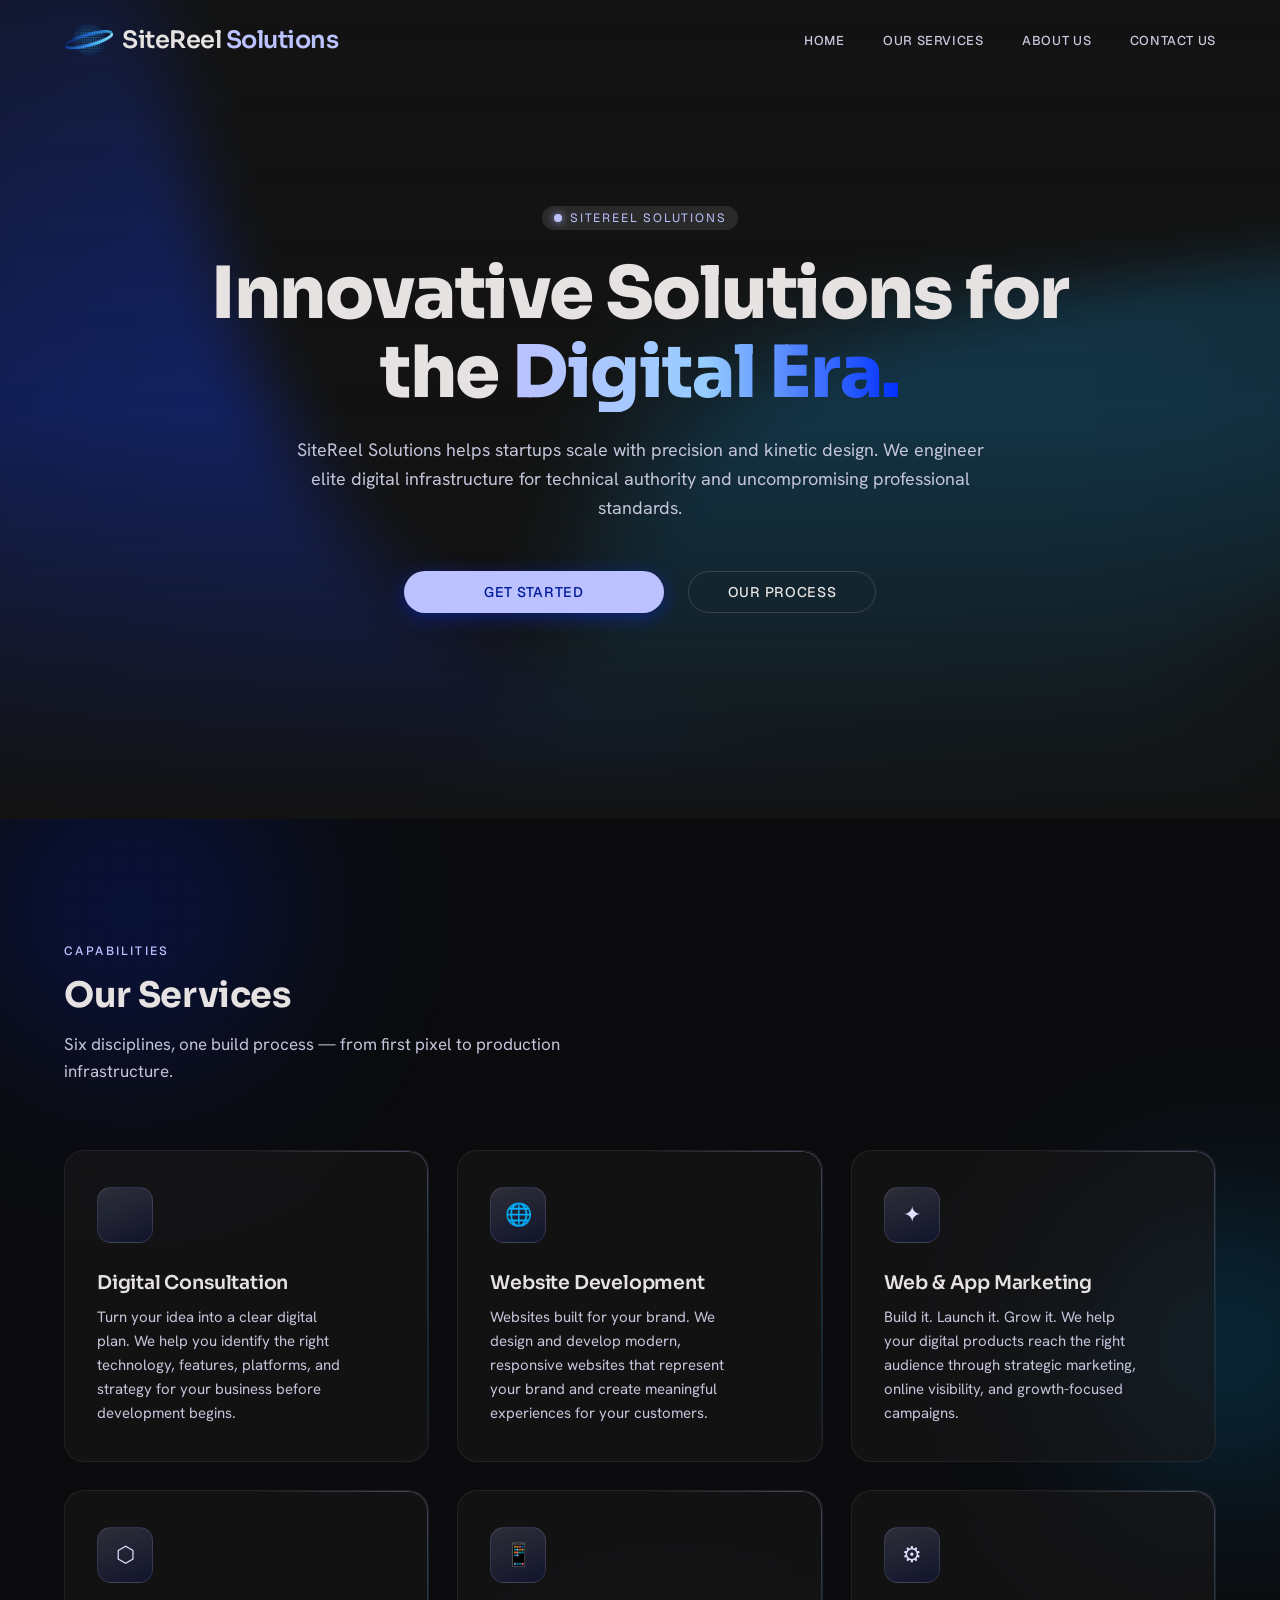
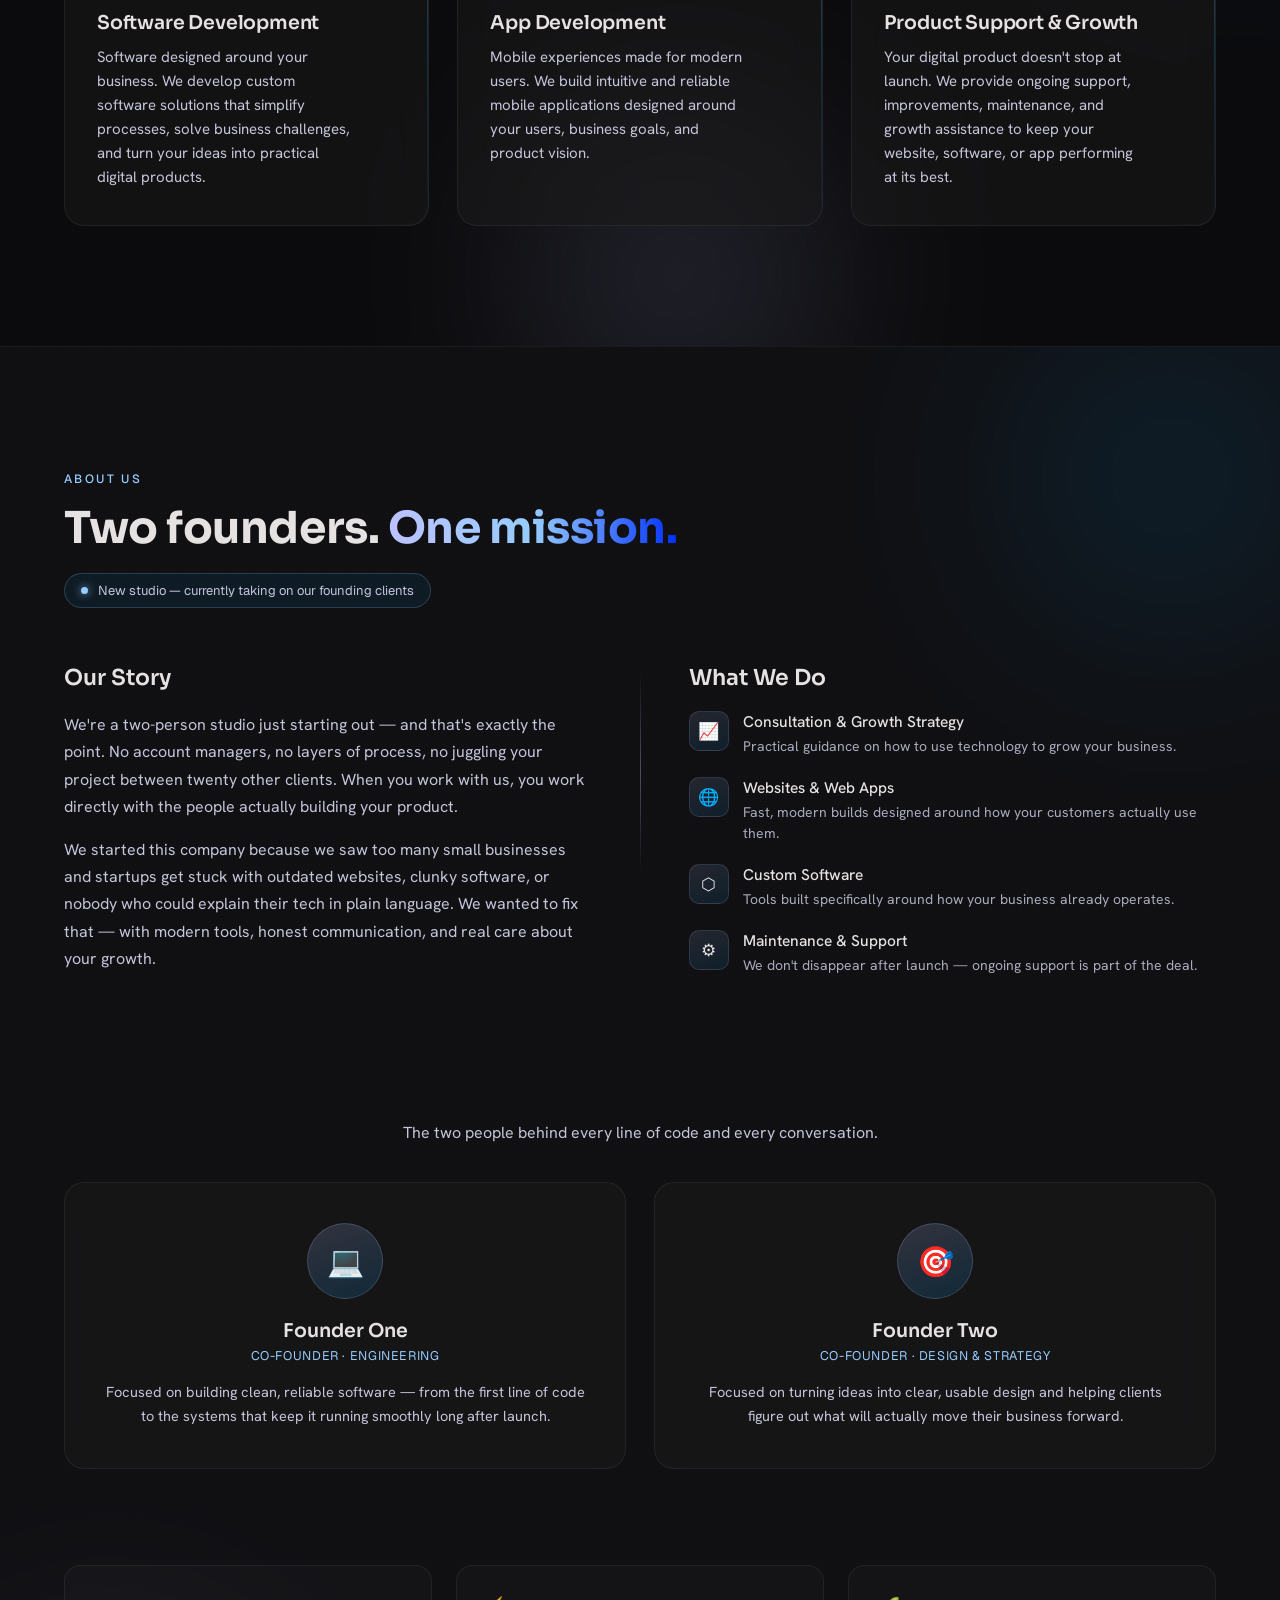
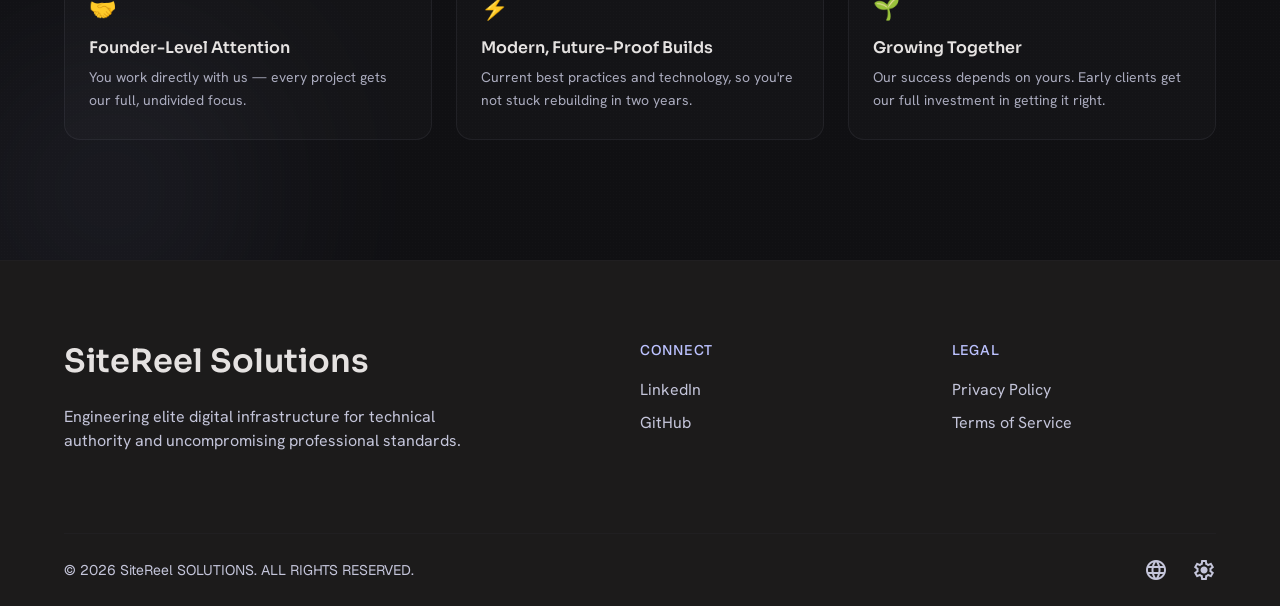
==== index.html @ ada74e53 "first commit" ====
<!DOCTYPE html>
<html lang="en">

<head>
    <meta charset="UTF-8">
    <meta name="viewport" content="width=device-width, initial-scale=1.0">

    <title>SiteReel Solutions</title>

    <!-- Google Fonts -->
    <link
        href="https://fonts.googleapis.com/css2?family=Sora:wght@600;700;800&family=Hanken+Grotesk:wght@400;500&family=Geist:wght@400;500&display=swap"
        rel="stylesheet">

    <!-- Material Symbols -->
    <link href="https://fonts.googleapis.com/css2?family=Material+Symbols+Outlined:wght@100..700;1&display=swap"
        rel="stylesheet">

    <!-- CSS -->
    <link rel="stylesheet" href="style.css">
</head>

<body>

    <!-- ================= HEADER ================= -->
    <header id="header">

        <div class="header-container">

            <div class="logo-container">

                <img src="images/icon/sitereel_only_logo.png">

                <span class="logo-text">
                    SiteReel <span>Solutions</span>
                </span>

            </div>


            <nav class="navigation">

                <a href="#" class="nav-link">
                    Home
                </a>

                <a href="#" class="nav-link">
                    Our Services
                </a>

                <a href="#" class="nav-link">
                    About Us
                </a>

                <a href="#" class="nav-link">
                    Contact Us
                </a>

            </nav>

            <button class="menu-toggle" id="menuToggle" aria-label="Open navigation">
                <span></span>
                <span></span>
                <span></span>
            </button>
            <!-- <div class="profile-icon">

                <span class="material-symbols-outlined">
                    person
                </span>

            </div> -->

        </div>

    </header>


    <!-- ================= MAIN ================= -->
    <main>

        <!-- HERO SECTION -->
        <section class="hero">

            <!-- WebGL Background -->
            <div class="shader-container">

                <canvas id="shader-canvas"></canvas>

            </div>


            <!-- Gradient Overlay -->
            <div class="hero-overlay"></div>


            <!-- Hero Content -->
            <div class="hero-content">

                <div class="version-badge">

                    <span class="status-dot"></span>

                    <span>
                        SiteReel Solutions
                    </span>

                </div>


                <h1>

                    Innovative Solutions for the

                    <span class="gradient-text">
                        Digital Era.
                    </span>

                </h1>


                <p class="hero-description">

                    SiteReel Solutions helps startups scale with precision and kinetic
                    design. We engineer elite digital infrastructure for technical
                    authority and uncompromising professional standards.

                </p>


                <div class="hero-buttons">

                    <button class="primary-button">
                        <span>Get Started</span>
                    </button>


                    <button class="secondary-button">
                        Our Process
                    </button>

                </div>

            </div>

        </section>

        <!-- OUR SERVICES SECTION -->
        <section id="our-services" class="services">

            <!-- ambient background layers -->
            <div class="services__orb services__orb--1" aria-hidden="true"></div>
            <div class="services__orb services__orb--2" aria-hidden="true"></div>
            <div class="services__orb services__orb--3" aria-hidden="true"></div>
            <div class="services__grain" aria-hidden="true"></div>

            <div class="services__inner">

                <div class="services__header">
                    <span class="services__eyebrow reveal" data-delay="0">Capabilities</span>
                    <h2 class="services__title reveal" data-delay="1">Our Services</h2>
                    <p class="services__subtitle reveal" data-delay="2">
                        Six disciplines, one build process — from first pixel to production infrastructure.
                    </p>
                </div>

                <div class="services__grid">

                    <article class="service-card reveal" data-delay="0">
                        <div class="service-card__icon">
                            <span class="service-card__icon-glyph"></span>
                        </div>
                        <h3 class="service-card__title">Digital Consultation</h3>
                        <p class="service-card__desc">Turn your idea into a clear digital plan. We help you identify the
                            right technology, features, platforms, and strategy for your business before development
                            begins.</p>
                        <span class="service-card__arrow">↗</span>
                    </article>

                    <article class="service-card reveal" data-delay="1">
                        <div class="service-card__icon">
                            <span class="service-card__icon-glyph">🌐</span>
                        </div>
                        <h3 class="service-card__title">Website Development</h3>
                        <p class="service-card__desc">Websites built for your brand. We design and develop modern,
                            responsive websites that represent your brand and create meaningful experiences for your
                            customers.</p>
                        <span class="service-card__arrow">↗</span>
                    </article>

                    <article class="service-card reveal" data-delay="2">
                        <div class="service-card__icon">
                            <span class="service-card__icon-glyph">✦</span>
                        </div>
                        <h3 class="service-card__title">Web &amp; App Marketing</h3>
                        <p class="service-card__desc">Build it. Launch it. Grow it. We help your digital products reach
                            the right audience through strategic marketing, online visibility, and growth-focused
                            campaigns.</p>
                        <span class="service-card__arrow">↗</span>
                    </article>

                    <article class="service-card reveal" data-delay="3">
                        <div class="service-card__icon">
                            <span class="service-card__icon-glyph">⬡</span>
                        </div>
                        <h3 class="service-card__title">Software Development</h3>
                        <p class="service-card__desc">Software designed around your business. We develop custom software
                            solutions that simplify processes, solve business challenges, and turn your ideas into
                            practical digital products.</p>
                        <span class="service-card__arrow">↗</span>
                    </article>

                    <article class="service-card reveal" data-delay="4">
                        <div class="service-card__icon">
                            <span class="service-card__icon-glyph">📱</span>
                        </div>
                        <h3 class="service-card__title">App Development</h3>
                        <p class="service-card__desc">Mobile experiences made for modern users. We build intuitive and
                            reliable mobile applications designed around your users, business goals, and product vision.
                        </p>
                        <span class="service-card__arrow">↗</span>
                    </article>

                    <article class="service-card reveal" data-delay="5">
                        <div class="service-card__icon">
                            <span class="service-card__icon-glyph">⚙</span>
                        </div>
                        <h3 class="service-card__title">Product Support &amp; Growth</h3>
                        <p class="service-card__desc">Your digital product doesn't stop at launch. We provide ongoing
                            support, improvements, maintenance, and growth assistance to keep your website, software, or
                            app performing at its best.</p>
                        <span class="service-card__arrow">↗</span>
                    </article>

                </div>
            </div>
        </section>

        <!-- =====================================================================
     ABOUT US SECTION — HTML
===================================================================== -->
        <section id="about-us" class="about">

            <div class="about__orb about__orb--1" aria-hidden="true"></div>
            <div class="about__orb about__orb--2" aria-hidden="true"></div>
            <div class="about__grain" aria-hidden="true"></div>

            <div class="about__inner">

                <!-- header -->
                <div class="about__header">
                    <span class="about__eyebrow about-reveal" data-dir="left" data-delay="0">About Us</span>
                    <h2 class="about__title about-reveal" data-dir="right" data-delay="1">
                        Two founders. <span class="about__title-accent">One mission.</span>
                    </h2>

                    <div class="about__badge about-reveal" data-dir="left" data-delay="2">
                        <span class="about__badge-dot"></span>
                        <span>New studio — currently taking on our founding clients</span>
                    </div>
                </div>

                <!-- story + what we do -->
                <div class="about__content">

                    <div class="about__story about-reveal" data-dir="left" data-delay="0">
                        <h3 class="about__block-title">Our Story</h3>
                        <p class="about__text">
                            We're a two-person studio just starting out — and that's exactly the point.
                            No account managers, no layers of process, no juggling your project between
                            twenty other clients. When you work with us, you work directly with the
                            people actually building your product.
                        </p>
                        <p class="about__text">
                            We started this company because we saw too many small businesses and
                            startups get stuck with outdated websites, clunky software, or nobody who
                            could explain their tech in plain language. We wanted to fix that — with
                            modern tools, honest communication, and real care about your growth.
                        </p>
                    </div>

                    <div class="about__divider" aria-hidden="true">
                        <span class="about__divider-line"></span>
                    </div>

                    <div class="about__offer about-reveal" data-dir="right" data-delay="1">
                        <h3 class="about__block-title">What We Do</h3>

                        <ul class="about__list">
                            <li class="about__list-item">
                                <span class="about__list-icon">📈</span>
                                <div>
                                    <span class="about__list-title">Consultation &amp; Growth Strategy</span>
                                    <span class="about__list-desc">Practical guidance on how to use technology to grow
                                        your business.</span>
                                </div>
                            </li>

                            <li class="about__list-item">
                                <span class="about__list-icon">🌐</span>
                                <div>
                                    <span class="about__list-title">Websites &amp; Web Apps</span>
                                    <span class="about__list-desc">Fast, modern builds designed around how your
                                        customers actually use them.</span>
                                </div>
                            </li>

                            <li class="about__list-item">
                                <span class="about__list-icon">⬡</span>
                                <div>
                                    <span class="about__list-title">Custom Software</span>
                                    <span class="about__list-desc">Tools built specifically around how your business
                                        already operates.</span>
                                </div>
                            </li>

                            <li class="about__list-item">
                                <span class="about__list-icon">⚙</span>
                                <div>
                                    <span class="about__list-title">Maintenance &amp; Support</span>
                                    <span class="about__list-desc">We don't disappear after launch — ongoing support is
                                        part of the deal.</span>
                                </div>
                            </li>
                        </ul>
                    </div>

                </div>

                <!-- founders -->
                <div class="about__team-header">
                    <h3 class="about__block-title about-reveal" data-dir="left" data-delay="0">Meet the Founders</h3>
                    <p class="about__text about-reveal" data-dir="right" data-delay="1">
                        The two people behind every line of code and every conversation.
                    </p>
                </div>

                <div class="about__founders">

                    <article class="founder-card about-reveal" data-dir="left" data-delay="0">
                        <div class="founder-card__avatar">
                            <span class="founder-card__avatar-icon">💻</span>
                        </div>
                        <h4 class="founder-card__name">Founder One</h4>
                        <span class="founder-card__role">Co-Founder · Engineering</span>
                        <p class="founder-card__bio">
                            Focused on building clean, reliable software — from the first line of code
                            to the systems that keep it running smoothly long after launch.
                        </p>
                    </article>

                    <article class="founder-card about-reveal" data-dir="right" data-delay="1">
                        <div class="founder-card__avatar">
                            <span class="founder-card__avatar-icon">🎯</span>
                        </div>
                        <h4 class="founder-card__name">Founder Two</h4>
                        <span class="founder-card__role">Co-Founder · Design &amp; Strategy</span>
                        <p class="founder-card__bio">
                            Focused on turning ideas into clear, usable design and helping clients
                            figure out what will actually move their business forward.
                        </p>
                    </article>

                </div>

                <!-- why work with a new studio -->
                <div class="about__pillars">

                    <div class="pillar about-reveal" data-dir="left" data-delay="0">
                        <span class="pillar__icon">🤝</span>
                        <h4 class="pillar__title">Founder-Level Attention</h4>
                        <p class="pillar__desc">You work directly with us — every project gets our full, undivided
                            focus.</p>
                    </div>

                    <div class="pillar about-reveal" data-dir="right" data-delay="1">
                        <span class="pillar__icon">⚡</span>
                        <h4 class="pillar__title">Modern, Future-Proof Builds</h4>
                        <p class="pillar__desc">Current best practices and technology, so you're not stuck rebuilding in
                            two years.</p>
                    </div>

                    <div class="pillar about-reveal" data-dir="left" data-delay="2">
                        <span class="pillar__icon">🌱</span>
                        <h4 class="pillar__title">Growing Together</h4>
                        <p class="pillar__desc">Our success depends on yours. Early clients get our full investment in
                            getting it right.</p>
                    </div>

                </div>

            </div>
        </section>
        <!-- ================= END ABOUT US SECTION HTML ================= -->
    </main>


    <!-- ================= FOOTER ================= -->
    <footer>

        <div class="footer-container">

            <div class="footer-grid">

                <!-- Company -->
                <div class="footer-company">

                    <div class="footer-logo">
                        SiteReel Solutions
                    </div>

                    <p>
                        Engineering elite digital infrastructure for technical
                        authority and uncompromising professional standards.
                    </p>

                </div>


                <!-- Connect -->
                <div class="footer-column">

                    <span class="footer-title">
                        Connect
                    </span>

                    <a href="#">
                        LinkedIn
                    </a>

                    <a href="#">
                        GitHub
                    </a>

                </div>


                <!-- Legal -->
                <div class="footer-column">

                    <span class="footer-title">
                        Legal
                    </span>

                    <a href="#">
                        Privacy Policy
                    </a>

                    <a href="#">
                        Terms of Service
                    </a>

                </div>

            </div>


            <div class="footer-bottom">

                <p>
                    © 2026 SiteReel SOLUTIONS. ALL RIGHTS RESERVED.
                </p>


                <div class="footer-icons">

                    <span class="material-symbols-outlined">
                        language
                    </span>

                    <span class="material-symbols-outlined">
                        settings
                    </span>

                </div>

            </div>

        </div>

    </footer>


    <!-- JavaScript -->
    <script src="script.js"></script>

</body>

</html>
---- style.css ----
/* =========================================================
   GLOBAL
========================================================= */

* {
    margin: 0;
    padding: 0;
    box-sizing: border-box;
}

html {
    scroll-behavior: smooth;
}

body {
    background: #131313;
    color: #e5e2e1;
    font-family: "Hanken Grotesk", sans-serif;
    overflow-x: hidden;
}

body::-webkit-scrollbar {
    display: none;
}

a {
    text-decoration: none;
    color: inherit;
}

button {
    font-family: inherit;
    border: none;
    cursor: pointer;
}


/* =========================================================
   HEADER
========================================================= */

header {
    position: fixed;
    top: 0;
    left: 0;

    width: 100%;
    height: 80px;

    z-index: 100;

    background: transparent;

    transition:
        background 0.3s ease,
        backdrop-filter 0.3s ease,
        box-shadow 0.3s ease;
}

header.scrolled {
    background: rgba(19, 19, 19, 0.9);
    backdrop-filter: blur(20px);

    box-shadow:
        0 4px 30px rgba(0, 0, 0, 0.5);
}


.header-container {
    width: 100%;
    max-width: 1280px;

    height: 100%;

    margin: auto;
    padding: 0 64px;

    display: flex;
    align-items: center;
    justify-content: space-between;
}


/* =========================================================
   LOGO
========================================================= */

.logo-container {
    display: flex;
    align-items: center;

    gap: 8px;

}


.logo-container img {
    width: 50px;
    height: auto;

    object-fit: contain;
    object-position: center;

    display: block;

    flex-shrink: 0;
    border-radius: 50%;
}


.logo-text {
    font-family: "Sora", sans-serif;

    font-size: 24px;
    font-weight: 600;

    color: #e5e2e1;

    letter-spacing: -0.02em;
}


.logo-text span {
    color: #bcc2ff;
}

/* =========================================================
   NAVIGATION
========================================================= */

.navigation {
    display: flex;
    align-items: center;
    justify-content: center;

    gap: clamp(20px, 3vw, 48px);

    flex-shrink: 1;
}

.nav-link {
    position: relative;

    display: inline-block;

    padding: 8px 0;

    font-family: "Geist", sans-serif;

    font-size: clamp(12px, 1vw, 14px);
    font-weight: 500;

    letter-spacing: 0.05em;

    text-transform: uppercase;

    color: #c4c5da;

    white-space: nowrap;

    transition:
        color 0.3s ease,
        transform 0.3s ease,
        text-shadow 0.3s ease;
}


/* =========================================================
   DESKTOP HOVER EFFECT
========================================================= */

.nav-link::after {
    content: "";

    position: absolute;

    left: 50%;
    bottom: 0;

    width: 0;
    height: 2px;

    background: linear-gradient(
        90deg,
        #bcc2ff,
        #00a5fe
    );

    border-radius: 10px;

    transform: translateX(-50%);

    transition:
        width 0.35s ease,
        box-shadow 0.35s ease;
}


.nav-link:hover {
    color: #ffffff;

    transform: translateY(-2px);

    text-shadow:
        0 0 12px rgba(188, 194, 255, 0.45);
}


.nav-link:hover::after {
    width: 100%;

    box-shadow:
        0 0 10px rgba(0, 165, 254, 0.7);
}


/* =========================================================
   ACTIVE NAV LINK
========================================================= */

.nav-link.active {
    color: #bcc2ff;

    font-weight: 700;

    text-shadow:
        0 0 10px rgba(188, 194, 255, 0.25);
}


.nav-link.active::after {
    width: 100%;

    background: #bcc2ff;

    box-shadow:
        0 0 10px rgba(188, 194, 255, 0.6);
}


/* =========================================================
   HAMBURGER BUTTON
========================================================= */

.menu-toggle {
    display: none;

    width: 42px;
    height: 42px;

    padding: 9px;

    background: rgba(32, 32, 31, 0.7);

    border: 1px solid rgba(142, 143, 163, 0.25);

    border-radius: 10px;

    flex-direction: column;
    align-items: center;
    justify-content: center;

    gap: 5px;

    cursor: pointer;

    flex-shrink: 0;

    transition:
        background 0.3s ease,
        border-color 0.3s ease,
        box-shadow 0.3s ease;
}


.menu-toggle span {
    display: block;

    width: 20px;
    height: 2px;

    background: #e5e2e1;

    border-radius: 5px;

    transition:
        transform 0.3s ease,
        opacity 0.3s ease,
        background 0.3s ease;
}


.menu-toggle:hover {
    background: #20201f;

    border-color: #bcc2ff;

    box-shadow:
        0 0 15px rgba(188, 194, 255, 0.2);
}


.menu-toggle:hover span {
    background: #bcc2ff;
}


/* =========================================================
   TABLET + MOBILE
   Hamburger starts at 850px
========================================================= */

@media (max-width: 850px) {

    /* Hide desktop navigation */

    .navigation {
        position: fixed;

        top: 80px;

        left: 16px;
        right: 16px;

        display: flex;

        flex-direction: column;

        align-items: stretch;

        gap: 4px;

        padding: 12px;

        background: rgba(19, 19, 19, 0.96);

        backdrop-filter: blur(20px);
        -webkit-backdrop-filter: blur(20px);

        border: 1px solid rgba(142, 143, 163, 0.2);

        border-radius: 16px;

        box-shadow:
            0 15px 40px rgba(0, 0, 0, 0.5);

        /*
         * IMPORTANT:
         * Start hidden
         */

        opacity: 0;

        visibility: hidden;

        pointer-events: none;

        transform:
            translateY(-15px)
            scale(0.98);

        transition:
            opacity 0.3s ease,
            visibility 0.3s ease,
            transform 0.3s ease;
    }


    /* =====================================================
       OPEN MENU
    ===================================================== */

    .navigation.open {
        opacity: 1;

        visibility: visible;

        pointer-events: auto;

        transform:
            translateY(0)
            scale(1);
    }


    /* =====================================================
       MOBILE NAV LINKS
    ===================================================== */

    .nav-link {
        width: 100%;

        padding: 14px 16px;

        font-size: 13px;

        border-radius: 10px;

        transform: none;

        transition:
            background 0.3s ease,
            color 0.3s ease,
            transform 0.3s ease;
    }


    .nav-link:hover {
        background:
            rgba(188, 194, 255, 0.08);

        transform:
            translateX(5px);

        text-shadow: none;
    }


    /* Remove desktop underline */

    .nav-link::after {
        left: 16px;

        bottom: 8px;

        transform: none;

        width: 0;

        height: 2px;
    }


    .nav-link:hover::after {
        width: 30px;

        box-shadow:
            0 0 8px rgba(0, 165, 254, 0.6);
    }


    .nav-link.active::after {
        width: 30px;
    }


    /* =====================================================
       SHOW HAMBURGER
    ===================================================== */

    .menu-toggle {
        display: flex;
    }

}


/* =========================================================
   HAMBURGER → X
========================================================= */

.menu-toggle.active span:nth-child(1) {
    transform:
        translateY(7px)
        rotate(45deg);
}


.menu-toggle.active span:nth-child(2) {
    opacity: 0;
}


.menu-toggle.active span:nth-child(3) {
    transform:
        translateY(-7px)
        rotate(-45deg);
}


/* =========================================================
   SMALL MOBILE
========================================================= */

@media (max-width: 480px) {

    .navigation {
        top: 70px;

        left: 12px;
        right: 12px;
    }

}

/* =========================================================
   PROFILE
========================================================= */

.profile-icon {
    width: 32px;
    height: 32px;

    border-radius: 50%;

    background: #bcc2ff;

    display: flex;
    align-items: center;
    justify-content: center;
}

.profile-icon span {
    font-size: 18px;
    color: #00189a;
}


/* =========================================================
   HERO
========================================================= */

.hero {
    position: relative;

    width: 100%;
    min-height: 819px;

    overflow: hidden;

    display: flex;
    flex-direction: column;
}


/* =========================================================
   WEBGL SHADER
========================================================= */

.shader-container {
    position: absolute;

    inset: 0;

    width: 100%;
    height: 100%;

    opacity: 0.6;

    mix-blend-mode: screen;

    pointer-events: none;

    transition: opacity 1s ease;

    z-index: 0;
}

.hero:hover .shader-container {
    opacity: 0.8;
}

#shader-canvas {
    display: block;

    width: 100%;
    height: 100%;
}


/* =========================================================
   HERO OVERLAY
========================================================= */

.hero-overlay {
    position: absolute;

    inset: 0;

    pointer-events: none;

    background:
        linear-gradient(
            to bottom,
            rgba(19, 19, 19, 0.4),
            rgba(19, 19, 19, 0.1),
            #131313
        );

    z-index: 1;
}


/* =========================================================
   HERO CONTENT
========================================================= */

.hero-content {
    position: relative;

    z-index: 2;

    width: 100%;
    max-width: 1280px;

    min-height: 819px;

    margin: auto;

    padding: 64px;

    display: flex;
    flex-direction: column;

    align-items: center;
    justify-content: center;

    text-align: center;
}


/* =========================================================
   VERSION BADGE
========================================================= */

.version-badge {
    display: inline-flex;

    align-items: center;

    gap: 8px;

    padding: 4px 12px;

    margin-bottom: 24px;

    background: #2a2a2a;

    border-radius: 999px;

    animation:
        fadeInUp 0.8s ease-out 0.2s both;
}

.status-dot {
    width: 8px;
    height: 8px;

    background: #bcc2ff;

    border-radius: 50%;

    box-shadow:
        0 0 8px rgba(188, 194, 255, 0.8);

    animation: pulse 2s infinite;
}

.version-badge span:last-child {
    font-family: "Geist", sans-serif;

    font-size: 12px;

    color: #bcc2ff;

    letter-spacing: 0.15em;

    text-transform: uppercase;
}


/* =========================================================
   HERO TITLE
========================================================= */

.hero h1 {
    max-width: 900px;

    margin-bottom: 24px;

    font-family: "Sora", sans-serif;

    font-size: 72px;

    line-height: 1.1;

    font-weight: 800;

    letter-spacing: -0.02em;

    color: #e5e2e1;

    animation:
        fadeInUp 0.8s ease-out 0.4s both;
}

.gradient-text {
    display: inline-block;

    color: transparent;

    background:
        linear-gradient(
            to right,
            #bcc2ff,
            #96ccff,
            #002fff
        );

    background-clip: text;
    -webkit-background-clip: text;
}


/* =========================================================
   HERO DESCRIPTION
========================================================= */

.hero-description {
    max-width: 700px;

    margin: 0 auto 48px;

    font-family: "Hanken Grotesk", sans-serif;

    font-size: 18px;

    line-height: 1.6;

    font-weight: 400;

    color: #c4c5da;

    opacity: 0.9;

    animation:
        fadeInUp 0.8s ease-out 0.6s both;
}


/* =========================================================
   HERO BUTTONS
========================================================= */

.hero-buttons {
    display: flex;

    align-items: center;
    justify-content: center;

    gap: 24px;

    animation:
        fadeInUp 0.8s ease-out 0.8s both;
}


/* Primary */

.primary-button {
    position: relative;

    overflow: hidden;

    padding: 12px 80px;

    background: #bcc2ff;

    color: #00189a;

    border-radius: 999px;

    font-family: "Geist", sans-serif;

    font-size: 14px;

    font-weight: 500;

    letter-spacing: 0.05em;

    text-transform: uppercase;

    box-shadow:
        0 4px 20px rgba(0, 47, 255, 0.4);

    transition:
        transform 0.3s ease,
        background 0.3s ease,
        box-shadow 0.3s ease;
}

.primary-button:hover {
    background: #dfe0ff;

    transform: translateY(-4px);

    box-shadow:
        0 4px 30px rgba(0, 165, 254, 0.6);
}

.primary-button::after {
    content: "";

    position: absolute;

    top: 0;
    left: -100%;

    width: 100%;
    height: 100%;

    background:
        linear-gradient(
            90deg,
            transparent,
            rgba(255, 255, 255, 0.2),
            transparent
        );
}

.primary-button:hover::after {
    animation: shimmer 1.5s infinite;
}


/* Secondary */

.secondary-button {
    position: relative;

    padding: 12px 40px;

    background: transparent;

    color: #e5e2e1;

    border-radius: 999px;

    font-family: "Geist", sans-serif;

    font-size: 14px;

    font-weight: 500;

    letter-spacing: 0.05em;

    text-transform: uppercase;

    transition:
        background 0.3s ease,
        transform 0.3s ease,
        color 0.3s ease;
}

.secondary-button::before {
    content: "";

    position: absolute;

    inset: 0;

    border-radius: 999px;

    border: 1px solid rgba(142, 143, 163, 0.3);

    transition:
        border-color 0.3s ease;
}

.secondary-button:hover {
    background: #20201f;

    transform: translateY(-4px);
}

.secondary-button:hover::before {
    border-color: rgba(188, 194, 255, 0.5);
}


/* =========================================================
   FOOTER
========================================================= */

footer {
    width: 100%;

    background: #1c1b1b;

    padding-top: 80px;
    padding-bottom: 24px;

    border-top:
        1px solid rgba(68, 70, 87, 0.1);
}

.footer-container {
    width: 100%;

    max-width: 1280px;

    margin: auto;

    padding: 0 64px;
}

.footer-grid {
    display: grid;

    grid-template-columns:
        2fr 1fr 1fr;

    gap: 48px;

    margin-bottom: 80px;
}


/* Company */

.footer-logo {
    margin-bottom: 24px;

    font-family: "Sora", sans-serif;

    font-size: 32px;

    font-weight: 600;

    color: #e5e2e1;
}

.footer-company p {
    max-width: 420px;

    font-size: 16px;

    line-height: 1.5;

    color: #c4c5da;
}


/* Footer columns */

.footer-column {
    display: flex;

    flex-direction: column;

    gap: 12px;
}

.footer-title {
    margin-bottom: 8px;

    font-family: "Geist", sans-serif;

    font-size: 14px;

    font-weight: 500;

    letter-spacing: 0.05em;

    text-transform: uppercase;

    color: #bcc2ff;
}

.footer-column a {
    color: #c4c5da;

    transition: color 0.3s ease;
}

.footer-column a:hover {
    color: #bcc2ff;
}


/* Bottom */

.footer-bottom {
    padding-top: 24px;

    border-top:
        1px solid rgba(68, 70, 87, 0.1);

    display: flex;

    align-items: center;
    justify-content: space-between;

    gap: 24px;
}

.footer-bottom p {
    font-family: "Geist", sans-serif;

    font-size: 14px;

    color: #c4c5da;
}

.footer-icons {
    display: flex;

    align-items: center;

    gap: 24px;
}

.footer-icons span {
    color: #c4c5da;

    cursor: pointer;

    transition: color 0.3s ease;
}

.footer-icons span:hover {
    color: #bcc2ff;
}


/* =========================================================
   ANIMATIONS
========================================================= */

@keyframes fadeInUp {

    0% {
        opacity: 0;

        transform:
            translateY(30px)
            scale(0.98);
    }

    100% {
        opacity: 1;

        transform:
            translateY(0)
            scale(1);
    }

}


@keyframes shimmer {

    100% {
        transform: translateX(200%);
    }

}


@keyframes pulse {

    0%,
    100% {
        opacity: 1;
        transform: scale(1);
    }

    50% {
        opacity: 0.5;
        transform: scale(0.85);
    }

}


/* =========================================================
   RESPONSIVE
========================================================= */

@media (max-width: 1024px) {

    .header-container {
        padding: 0 32px;
    }

    .navigation {
        gap: 24px;
    }

    .hero-content {
        padding: 32px;
    }

    .hero h1 {
        font-size: 56px;
    }

    .footer-container {
        padding: 0 32px;
    }

}


@media (max-width: 768px) {

    header {
        height: 70px;
    }

    .header-container {
        padding: 0 20px;
    }


    .logo-text {
        font-size: 20px;
    }

    .hero {
        min-height: 750px;
    }

    .hero-content {
        min-height: 750px;

        padding:
            100px
            20px
            40px;
    }

    .hero h1 {
        font-size: 42px;

        line-height: 1.15;
    }

    .hero-description {
        font-size: 16px;

        max-width: 90%;

        margin-bottom: 32px;
    }

    .hero-buttons {
        flex-direction: column;

        width: 100%;

        gap: 16px;
    }

    .primary-button,
    .secondary-button {
        width: 220px;
    }

    .footer-container {
        padding: 0 20px;
    }

    .footer-grid {
        grid-template-columns: 1fr;

        gap: 40px;

        margin-bottom: 50px;
    }

    .footer-bottom {
        flex-direction: column;

        text-align: center;
    }

}


@media (max-width: 480px) {

    .logo-icon {
        width: 36px;
        height: 36px;
    }

    .hero h1 {
        font-size: 34px;
    }

    .version-badge {
        font-size: 10px;
    }

    .hero-description {
        max-width: 100%;
    }

    .footer-logo {
        font-size: 26px;
    }

}


/* =========================================================
   Our Services
========================================================= */
/* =====================================================================
   OUR SERVICES SECTION — CSS
   Paste this into style.css
   Uses your existing palette: primary #bcc2ff, primary-container #002fff,
   secondary #96ccff, secondary-container #00a5fe, on-surface #e5e2e1,
   on-surface-variant #c4c5da, surface-container-low #1c1b1b
===================================================================== */
 
@property --angle {
    syntax: '<angle>';
    inherits: false;
    initial-value: 0deg;
}
 
.services {
    position: relative;
    overflow: hidden;
 
    width: 100%;
    padding: 120px 64px;
 
    background: #0b0b0d; /* deliberately darker/cooler than the hero's #131313 */
}
 
/* ---------- ambient drifting orbs ---------- */
 
.services__orb {
    position: absolute;
    border-radius: 50%;
    filter: blur(90px);
    pointer-events: none;
    opacity: 0.35;
}
 
.services__orb--1 {
    top: -120px;
    left: -80px;
    width: 420px;
    height: 420px;
    background: radial-gradient(circle, #002fff, transparent 70%);
    animation: driftA 22s ease-in-out infinite;
}
 
.services__orb--2 {
    top: 30%;
    right: -140px;
    width: 380px;
    height: 380px;
    background: radial-gradient(circle, #00a5fe, transparent 70%);
    animation: driftB 26s ease-in-out infinite;
}
 
.services__orb--3 {
    bottom: -160px;
    left: 35%;
    width: 460px;
    height: 460px;
    background: radial-gradient(circle, #bcc2ff, transparent 72%);
    opacity: 0.18;
    animation: driftC 30s ease-in-out infinite;
}
 
@keyframes driftA {
    0%, 100% { transform: translate(0, 0) scale(1); }
    50%      { transform: translate(40px, 60px) scale(1.1); }
}
 
@keyframes driftB {
    0%, 100% { transform: translate(0, 0) scale(1); }
    50%      { transform: translate(-50px, 30px) scale(0.9); }
}
 
@keyframes driftC {
    0%, 100% { transform: translate(0, 0) scale(1); }
    50%      { transform: translate(30px, -40px) scale(1.05); }
}
 
/* faint grain texture for a premium, non-flat surface */
.services__grain {
    position: absolute;
    inset: 0;
    pointer-events: none;
    opacity: 0.5;
    background-image:
        radial-gradient(rgba(255, 255, 255, 0.025) 1px, transparent 1px);
    background-size: 3px 3px;
}
 
 
/* ---------- layout ---------- */
 
.services__inner {
    position: relative;
    z-index: 1;
 
    width: 100%;
    max-width: 1280px;
    margin: 0 auto;
}
 
.services__header {
    margin-bottom: 64px;
    text-align: left;
}
 
.services__eyebrow {
    display: inline-block;
    margin-bottom: 16px;
 
    font-family: "Geist", sans-serif;
    font-size: 12px;
    font-weight: 500;
    letter-spacing: 0.2em;
    text-transform: uppercase;
 
    color: #bcc2ff;
}
 
.services__title {
    margin-bottom: 16px;
 
    font-family: "Sora", sans-serif;
    font-size: 35px;
    font-weight: 700;
    line-height: 1.15;
    letter-spacing: -0.01em;
 
    color: #e5e2e1;
}
 
.services__subtitle {
    max-width: 560px;
 
    font-family: "Hanken Grotesk", sans-serif;
    font-size: 17px;
    line-height: 1.6;
 
    color: #c4c5da;
    opacity: 0.9;
}
 
 
/* ---------- grid ---------- */
 
.services__grid {
    display: grid;
    grid-template-columns: repeat(3, 1fr);
    gap: 28px;
}
 
@media (max-width: 1024px) {
    .services__grid { grid-template-columns: repeat(2, 1fr); }
}
 
@media (max-width: 640px) {
    .services__grid { grid-template-columns: 1fr; }
    .services { padding: 80px 24px; }
    .services__title { font-size: 34px; }
}
 
 
/* ---------- cards ---------- */
 
.service-card {
    position: relative;
    isolation: isolate;
    overflow: hidden;
 
    padding: 36px 32px;
    border-radius: 20px;
 
    background: rgba(28, 27, 27, 0.55);
    backdrop-filter: blur(16px);
    -webkit-backdrop-filter: blur(16px);
 
    border: 1px solid rgba(196, 197, 218, 0.08);
 
    transition: transform 0.5s cubic-bezier(0.19, 1, 0.22, 1),
                box-shadow 0.5s cubic-bezier(0.19, 1, 0.22, 1),
                border-color 0.5s ease;
}
 
.service-card:hover {
    transform: translateY(-6px);
    border-color: rgba(188, 194, 255, 0.25);
    box-shadow: 0 30px 60px rgba(0, 0, 0, 0.5),
                0 0 40px rgba(0, 47, 255, 0.12);
}
 
/* rotating gradient "light border" — pure CSS via animated @property angle */
.service-card::before {
    content: "";
    position: absolute;
    inset: 0;
    z-index: -1;
    border-radius: inherit;
    padding: 1px;
 
    background: conic-gradient(
        from var(--angle),
        transparent 0%,
        rgba(188, 194, 255, 0.7) 12%,
        rgba(0, 165, 254, 0.6) 24%,
        transparent 40%
    );
 
    -webkit-mask: linear-gradient(#000 0 0) content-box, linear-gradient(#000 0 0);
    -webkit-mask-composite: xor;
            mask-composite: exclude;
 
    opacity: 0.4;
    transition: opacity 0.5s ease;
    animation: rotateBorder 7s linear infinite;
}
 
.service-card:hover::before {
    opacity: 1;
}
 
@keyframes rotateBorder {
    to { --angle: 360deg; }
}
 
/* soft glow that blooms on hover, centered behind the icon */
.service-card::after {
    content: "";
    position: absolute;
    top: -40px;
    left: 50%;
    transform: translateX(-50%);
    width: 220px;
    height: 220px;
 
    background: radial-gradient(circle, rgba(188, 194, 255, 0.16), transparent 70%);
    opacity: 0;
    transition: opacity 0.5s ease;
    pointer-events: none;
    z-index: -1;
}
 
.service-card:hover::after {
    opacity: 1;
}
 
 
/* ---------- icon ---------- */
 
.service-card__icon {
    position: relative;
 
    width: 56px;
    height: 56px;
    margin-bottom: 28px;
 
    display: flex;
    align-items: center;
    justify-content: center;
 
    border-radius: 14px;
 
    background: linear-gradient(160deg, rgba(188, 194, 255, 0.16), rgba(0, 47, 255, 0.10));
    border: 1px solid rgba(188, 194, 255, 0.15);
 
    transition: transform 0.5s cubic-bezier(0.19, 1, 0.22, 1),
                background 0.5s ease,
                box-shadow 0.5s ease;
}
 
.service-card:hover .service-card__icon {
    transform: scale(1.08) rotate(-6deg);
    background: linear-gradient(160deg, rgba(188, 194, 255, 0.28), rgba(0, 47, 255, 0.18));
    box-shadow: 0 0 30px rgba(188, 194, 255, 0.25);
}
 
.service-card__icon-glyph {
    font-size: 22px;
    line-height: 1;
    color: #dfe0ff;
}
 
 
/* ---------- text ---------- */
 
.service-card__title {
    margin-bottom: 10px;
 
    font-family: "Sora", sans-serif;
    font-size: 19px;
    font-weight: 600;
    letter-spacing: -0.01em;
 
    color: #e5e2e1;
}
 
.service-card__desc {
    max-width: 32ch;
 
    font-family: "Hanken Grotesk", sans-serif;
    font-size: 15px;
    line-height: 1.6;
 
    color: #c4c5da;
}
 
 
/* ---------- arrow affordance ---------- */
 
.service-card__arrow {
    position: absolute;
    bottom: 28px;
    right: 28px;
 
    font-size: 16px;
    color: #bcc2ff;
 
    opacity: 0;
    transform: translate(-6px, 6px);
 
    transition: opacity 0.4s ease, transform 0.4s ease;
}
 
.service-card:hover .service-card__arrow {
    opacity: 1;
    transform: translate(0, 0);
}
 
 
/* ---------- scroll reveal ---------- */
 
.reveal {
    opacity: 0;
    transform: translateY(28px);
    transition: opacity 0.8s cubic-bezier(0.19, 1, 0.22, 1),
                transform 0.8s cubic-bezier(0.19, 1, 0.22, 1);
    transition-delay: calc(var(--d, 0) * 100ms);
}
 
.reveal.in-view {
    opacity: 1;
    transform: translateY(0);
}
 
@media (prefers-reduced-motion: reduce) {
    .reveal {
        opacity: 1;
        transform: none;
        transition: none;
    }
 
    .services__orb,
    .service-card::before {
        animation: none;
    }
 
    .service-card,
    .service-card__icon,
    .service-card__arrow {
        transition: none;
    }
}

/* =====================================================================
   ABOUT US SECTION — CSS
   Paste this into style.css
   Same palette as the rest of the site: primary #bcc2ff, primary-container
   #002fff, secondary #96ccff, secondary-container #00a5fe, on-surface
   #e5e2e1, on-surface-variant #c4c5da
===================================================================== */

.about {
    position: relative;
    overflow: hidden;

    width: 100%;
    padding: 120px 64px;

    background: #101013; /* distinct dark tone, sits between hero (#131313) and services (#0b0b0d) */
    border-top: 1px solid rgba(196, 197, 218, 0.06);
}

/* ---------- ambient background ---------- */

.about__orb {
    position: absolute;
    border-radius: 50%;
    filter: blur(100px);
    pointer-events: none;
}

.about__orb--1 {
    top: -100px;
    right: -120px;
    width: 460px;
    height: 460px;
    background: radial-gradient(circle, #00a5fe, transparent 70%);
    opacity: 0.16;
}

.about__orb--2 {
    bottom: -140px;
    left: -100px;
    width: 420px;
    height: 420px;
    background: radial-gradient(circle, #bcc2ff, transparent 70%);
    opacity: 0.12;
}

.about__grain {
    position: absolute;
    inset: 0;
    pointer-events: none;
    opacity: 0.5;
    background-image: radial-gradient(rgba(255, 255, 255, 0.025) 1px, transparent 1px);
    background-size: 3px 3px;
}


/* ---------- layout ---------- */

.about__inner {
    position: relative;
    z-index: 1;

    width: 100%;
    max-width: 1280px;
    margin: 0 auto;
}

.about__header {
    margin-bottom: 56px;
}

.about__eyebrow {
    display: inline-block;
    margin-bottom: 16px;

    font-family: "Geist", sans-serif;
    font-size: 12px;
    font-weight: 500;
    letter-spacing: 0.2em;
    text-transform: uppercase;

    color: #96ccff;
}

.about__title {
    margin-bottom: 20px;

    font-family: "Sora", sans-serif;
    font-size: 44px;
    font-weight: 700;
    line-height: 1.15;
    letter-spacing: -0.01em;

    color: #e5e2e1;
}

.about__title-accent {
    color: transparent;
    background: linear-gradient(to right, #bcc2ff, #96ccff, #002fff);
    background-clip: text;
    -webkit-background-clip: text;
}

.about__badge {
    display: inline-flex;
    align-items: center;
    gap: 10px;

    padding: 8px 16px;
    border-radius: 999px;

    background: rgba(0, 165, 254, 0.08);
    border: 1px solid rgba(150, 204, 255, 0.2);

    font-family: "Geist", sans-serif;
    font-size: 13px;
    color: #c4c5da;
}

.about__badge-dot {
    width: 7px;
    height: 7px;
    border-radius: 50%;
    background: #96ccff;
    box-shadow: 0 0 8px rgba(150, 204, 255, 0.8);
    animation: aboutPulse 2s infinite;
}

@keyframes aboutPulse {
    0%, 100% { opacity: 1; transform: scale(1); }
    50%      { opacity: 0.5; transform: scale(0.85); }
}


/* ---------- story + offer ---------- */

.about__content {
    display: grid;
    grid-template-columns: 1fr auto 1fr;
    gap: 48px;
    align-items: start;

    margin-bottom: 96px;
}

.about__block-title {
    margin-bottom: 20px;

    font-family: "Sora", sans-serif;
    font-size: 22px;
    font-weight: 600;

    color: #e5e2e1;
}

.about__text {
    margin-bottom: 16px;

    font-family: "Hanken Grotesk", sans-serif;
    font-size: 16px;
    line-height: 1.7;

    color: #c4c5da;
}

.about__text:last-child { margin-bottom: 0; }

.about__divider {
    display: flex;
    justify-content: center;
    padding-top: 8px;
}

.about__divider-line {
    width: 1px;
    height: 100%;
    min-height: 200px;

    background: linear-gradient(
        to bottom,
        transparent,
        rgba(188, 194, 255, 0.35),
        transparent
    );
}

.about__list {
    list-style: none;
    margin: 0;
    padding: 0;

    display: flex;
    flex-direction: column;
    gap: 20px;
}

.about__list-item {
    display: flex;
    align-items: flex-start;
    gap: 14px;
}

.about__list-icon {
    flex-shrink: 0;
    width: 40px;
    height: 40px;

    display: flex;
    align-items: center;
    justify-content: center;

    border-radius: 10px;

    background: linear-gradient(160deg, rgba(188, 194, 255, 0.12), rgba(0, 165, 254, 0.10));
    border: 1px solid rgba(188, 194, 255, 0.14);

    font-size: 17px;
}

.about__list-item > div {
    display: flex;
    flex-direction: column;
    gap: 4px;
}

.about__list-title {
    font-family: "Hanken Grotesk", sans-serif;
    font-size: 15.5px;
    font-weight: 500;
    color: #e5e2e1;
}

.about__list-desc {
    font-family: "Hanken Grotesk", sans-serif;
    font-size: 14px;
    line-height: 1.5;
    color: #c4c5da;
    opacity: 0.85;
}


/* ---------- founders ---------- */

.about__team-header {
    margin-bottom: 36px;
    text-align: center;
}

.about__team-header .about__text {
    max-width: 480px;
    margin: 0 auto;
}

.about__founders {
    display: grid;
    grid-template-columns: repeat(2, 1fr);
    gap: 28px;

    margin-bottom: 96px;
}

.founder-card {
    position: relative;
    isolation: isolate;
    overflow: hidden;

    padding: 40px 36px;
    border-radius: 20px;
    text-align: center;

    background: rgba(28, 27, 27, 0.5);
    backdrop-filter: blur(16px);
    -webkit-backdrop-filter: blur(16px);
    border: 1px solid rgba(196, 197, 218, 0.08);

    transition: transform 0.5s cubic-bezier(0.19, 1, 0.22, 1),
                border-color 0.5s ease,
                box-shadow 0.5s ease;
}

.founder-card:hover {
    transform: translateY(-6px);
    border-color: rgba(150, 204, 255, 0.28);
    box-shadow: 0 30px 60px rgba(0, 0, 0, 0.45),
                0 0 40px rgba(0, 165, 254, 0.10);
}

.founder-card__avatar {
    width: 76px;
    height: 76px;
    margin: 0 auto 20px;

    display: flex;
    align-items: center;
    justify-content: center;

    border-radius: 50%;

    background: linear-gradient(160deg, rgba(188, 194, 255, 0.18), rgba(0, 165, 254, 0.14));
    border: 1px solid rgba(188, 194, 255, 0.2);

    transition: transform 0.5s cubic-bezier(0.19, 1, 0.22, 1);
}

.founder-card:hover .founder-card__avatar {
    transform: scale(1.06) rotate(-4deg);
}

.founder-card__avatar-icon { font-size: 30px; }

.founder-card__name {
    margin-bottom: 4px;
    font-family: "Sora", sans-serif;
    font-size: 19px;
    font-weight: 600;
    color: #e5e2e1;
}

.founder-card__role {
    display: block;
    margin-bottom: 16px;

    font-family: "Geist", sans-serif;
    font-size: 12.5px;
    letter-spacing: 0.05em;
    text-transform: uppercase;
    color: #96ccff;
}

.founder-card__bio {
    font-family: "Hanken Grotesk", sans-serif;
    font-size: 14.5px;
    line-height: 1.65;
    color: #c4c5da;
}


/* ---------- pillars ---------- */

.about__pillars {
    display: grid;
    grid-template-columns: repeat(3, 1fr);
    gap: 24px;
}

.pillar {
    padding: 28px 24px;
    border-radius: 16px;

    background: rgba(255, 255, 255, 0.02);
    border: 1px solid rgba(196, 197, 218, 0.07);

    transition: border-color 0.4s ease, transform 0.4s ease;
}

.pillar:hover {
    border-color: rgba(150, 204, 255, 0.2);
    transform: translateY(-3px);
}

.pillar__icon {
    display: inline-block;
    margin-bottom: 14px;
    font-size: 22px;
}

.pillar__title {
    margin-bottom: 8px;
    font-family: "Sora", sans-serif;
    font-size: 16px;
    font-weight: 600;
    color: #e5e2e1;
}

.pillar__desc {
    font-family: "Hanken Grotesk", sans-serif;
    font-size: 14px;
    line-height: 1.6;
    color: #c4c5da;
    opacity: 0.85;
}


/* ---------- responsive ---------- */

@media (max-width: 900px) {
    .about__content {
        grid-template-columns: 1fr;
    }

    .about__divider { display: none; }

    .about__founders,
    .about__pillars {
        grid-template-columns: 1fr;
    }
}

@media (max-width: 640px) {
    .about { padding: 80px 24px; }
    .about__title { font-size: 32px; }
}


/* ---------- signature motion: slide in from sides ---------- */

.about-reveal {
    opacity: 0;
    transform: translateX(var(--start-x, -60px));
    transition: opacity 0.9s cubic-bezier(0.19, 1, 0.22, 1),
                transform 0.9s cubic-bezier(0.19, 1, 0.22, 1);
    transition-delay: calc(var(--d, 0) * 130ms);
}

.about-reveal[data-dir="left"]  { --start-x: -70px; }
.about-reveal[data-dir="right"] { --start-x: 70px; }

.about-reveal.in-view {
    opacity: 1;
    transform: translateX(0);
}

@media (prefers-reduced-motion: reduce) {
    .about-reveal {
        opacity: 1;
        transform: none;
        transition: none;
    }

    .founder-card,
    .founder-card__avatar,
    .pillar,
    .about__badge-dot {
        transition: none;
        animation: none;
    }
}
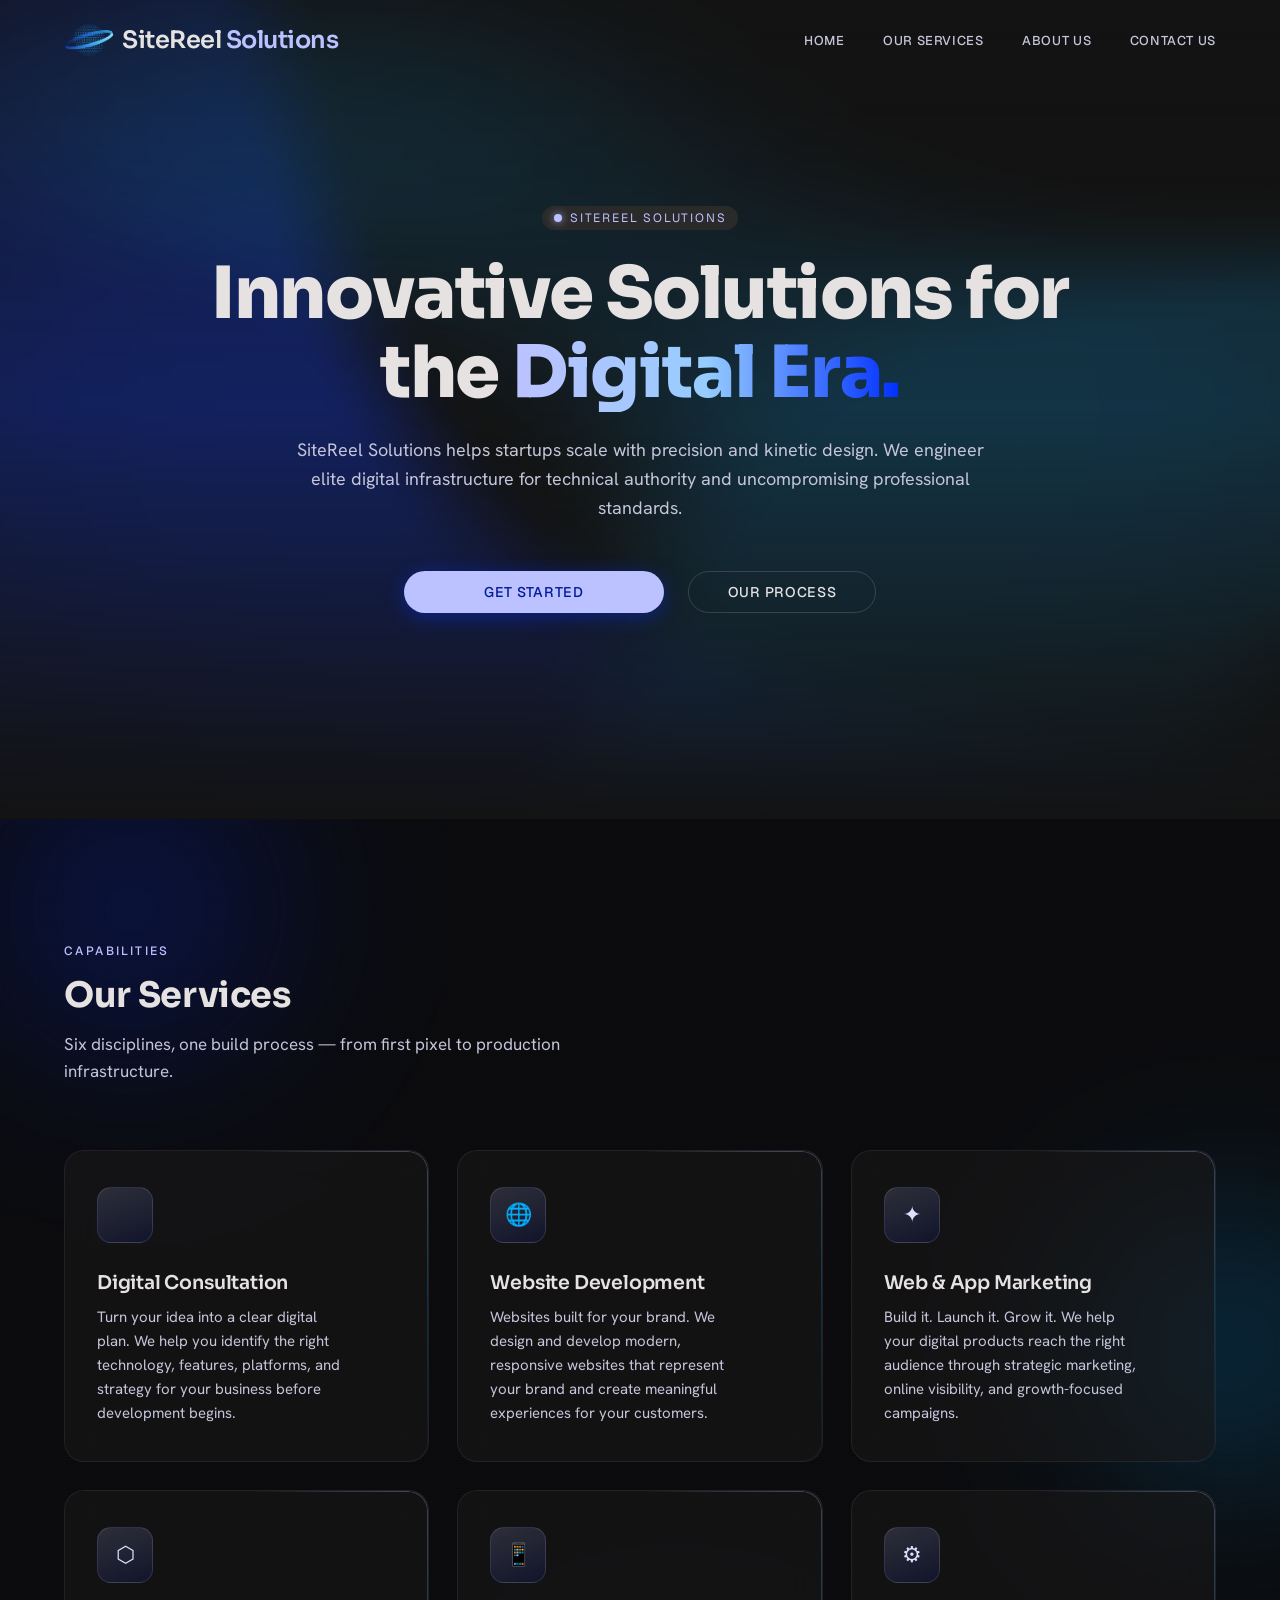
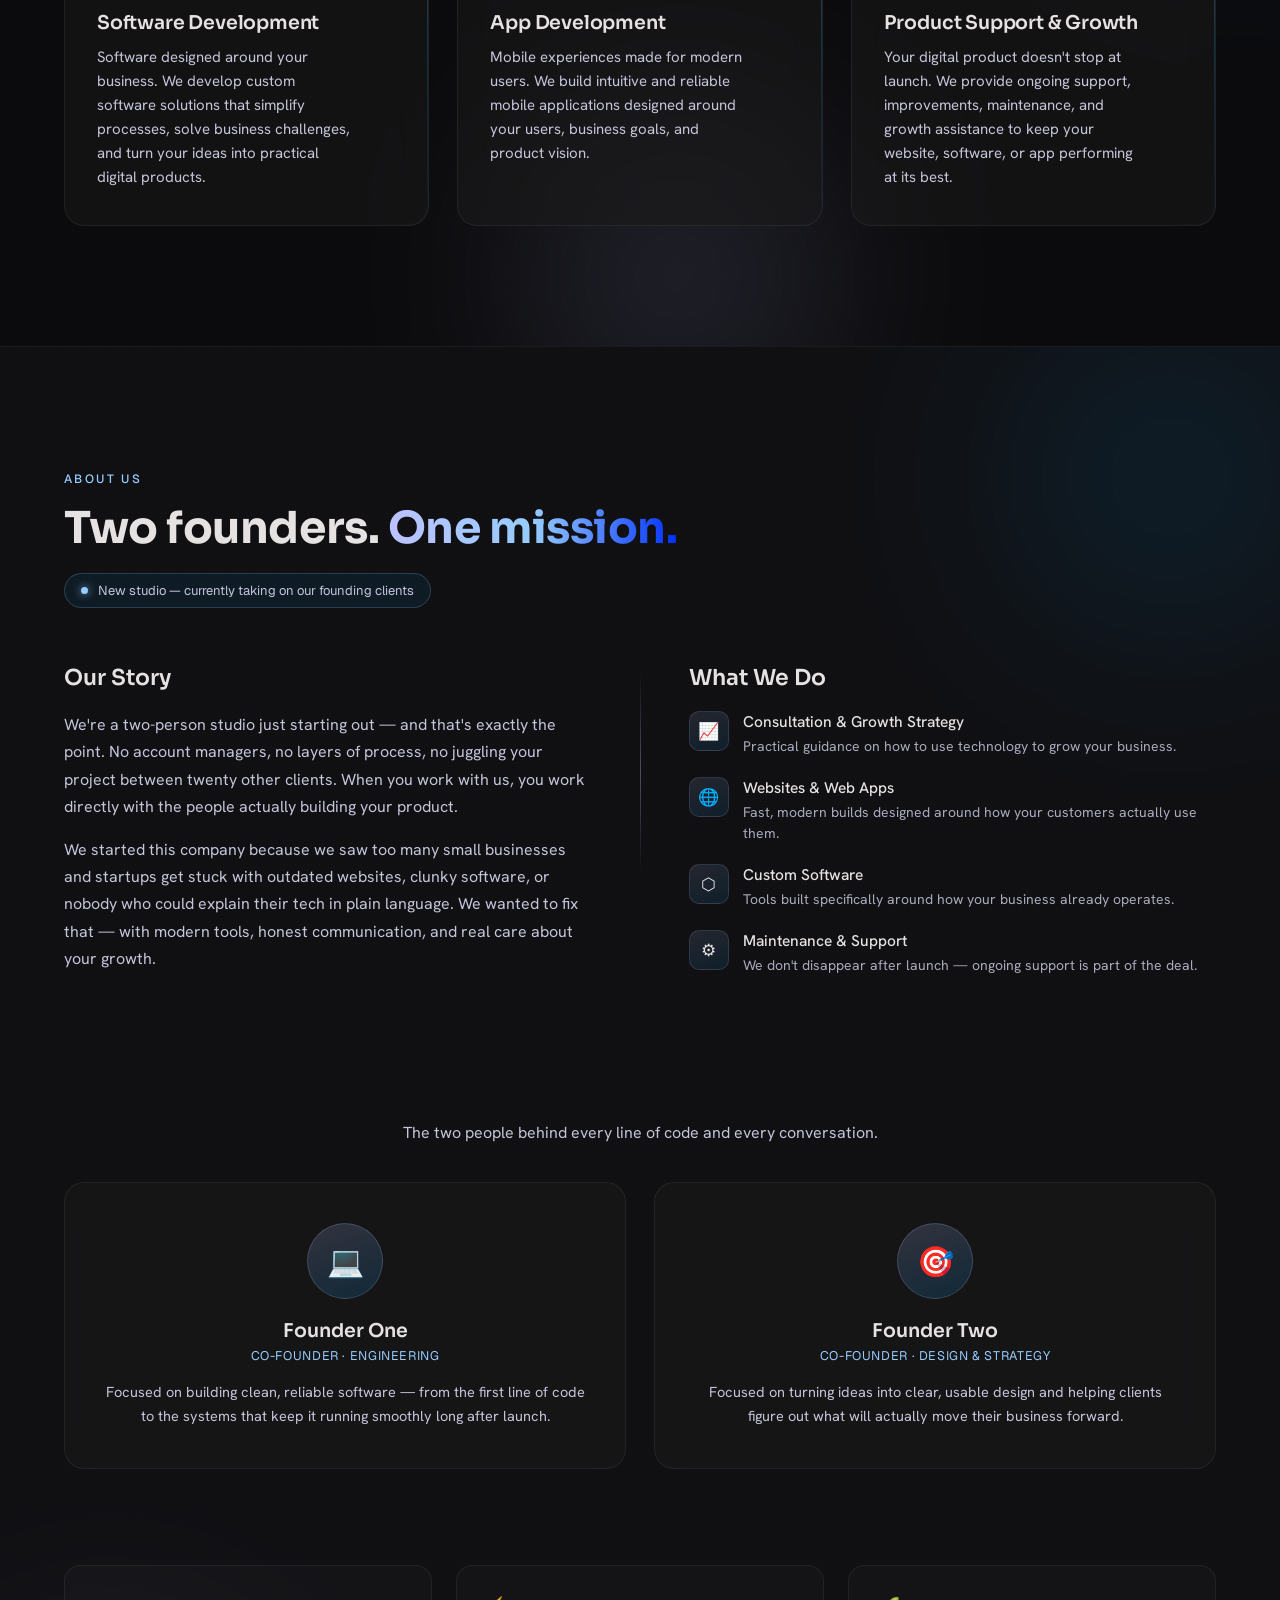
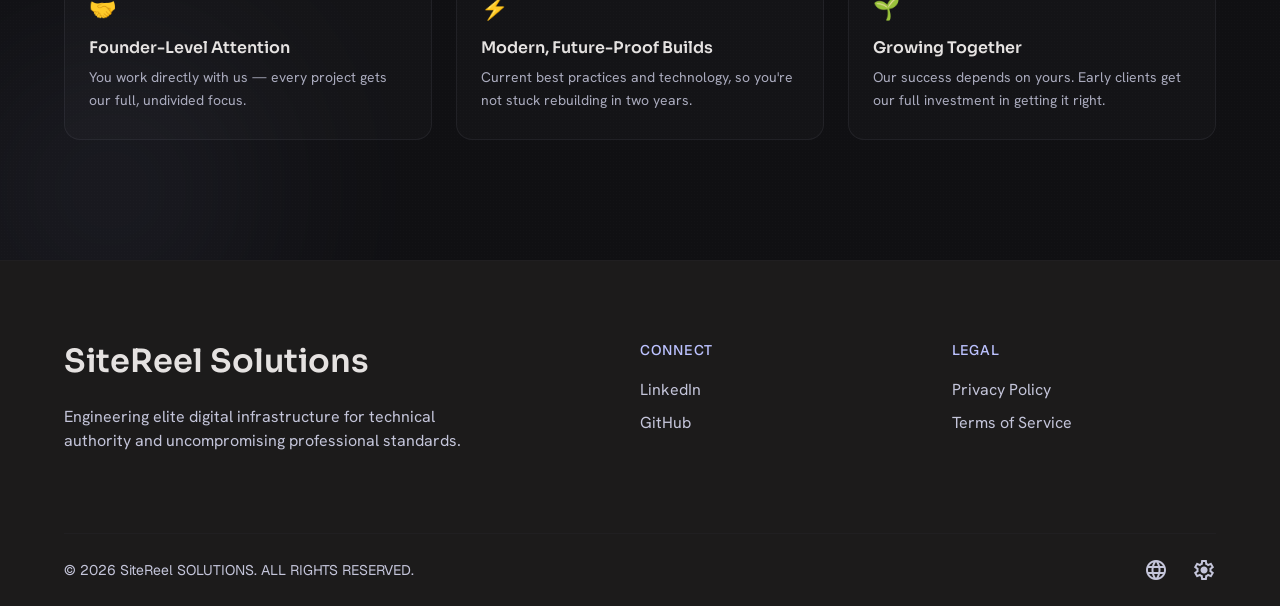
==== commit fa8d421d: "favicon update" ====
--- a/index.html
+++ b/index.html
@@ -6,6 +6,10 @@
     <meta name="viewport" content="width=device-width, initial-scale=1.0">
 
     <title>SiteReel Solutions</title>
+
+  <!-- Favicons -->
+  <link href="images/favicon.ico" rel="icon">
+  <link href="images/favicon.ico" rel="apple-touch-icon">
 
     <!-- Google Fonts -->
     <link
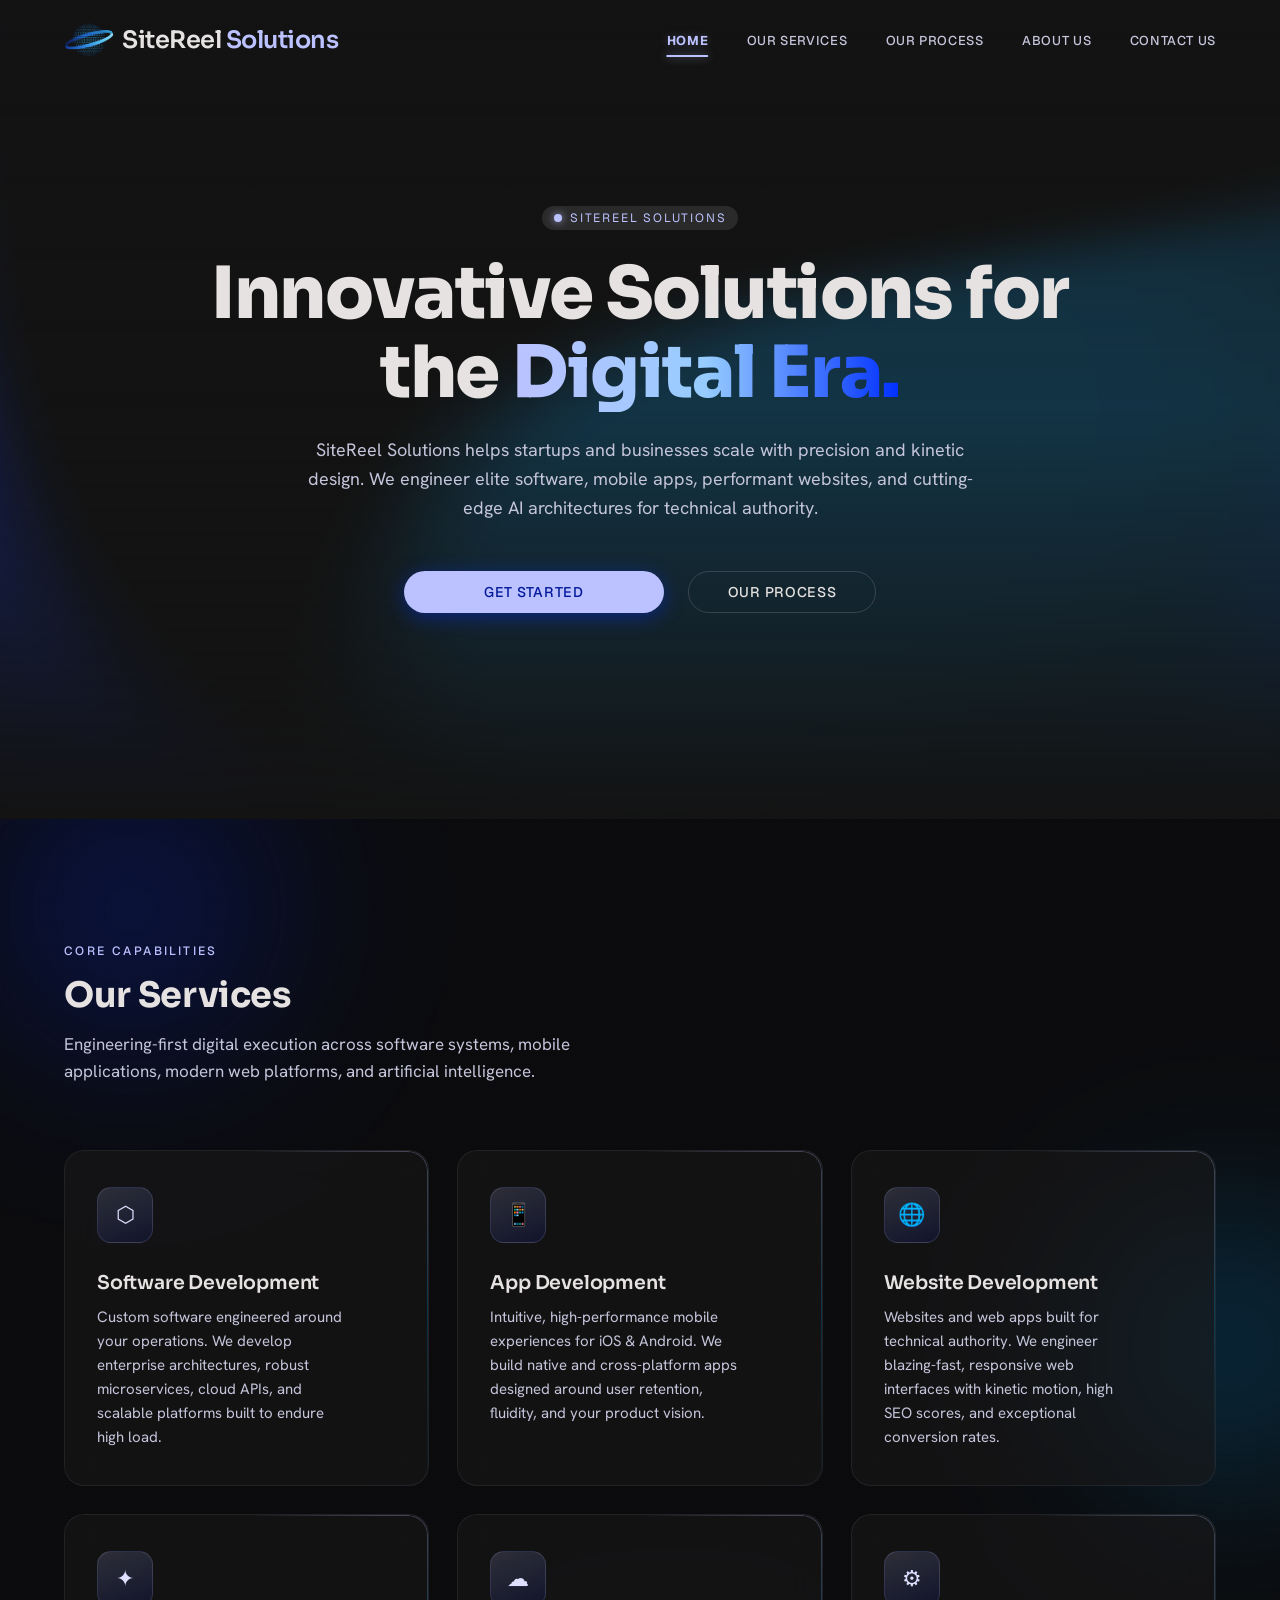
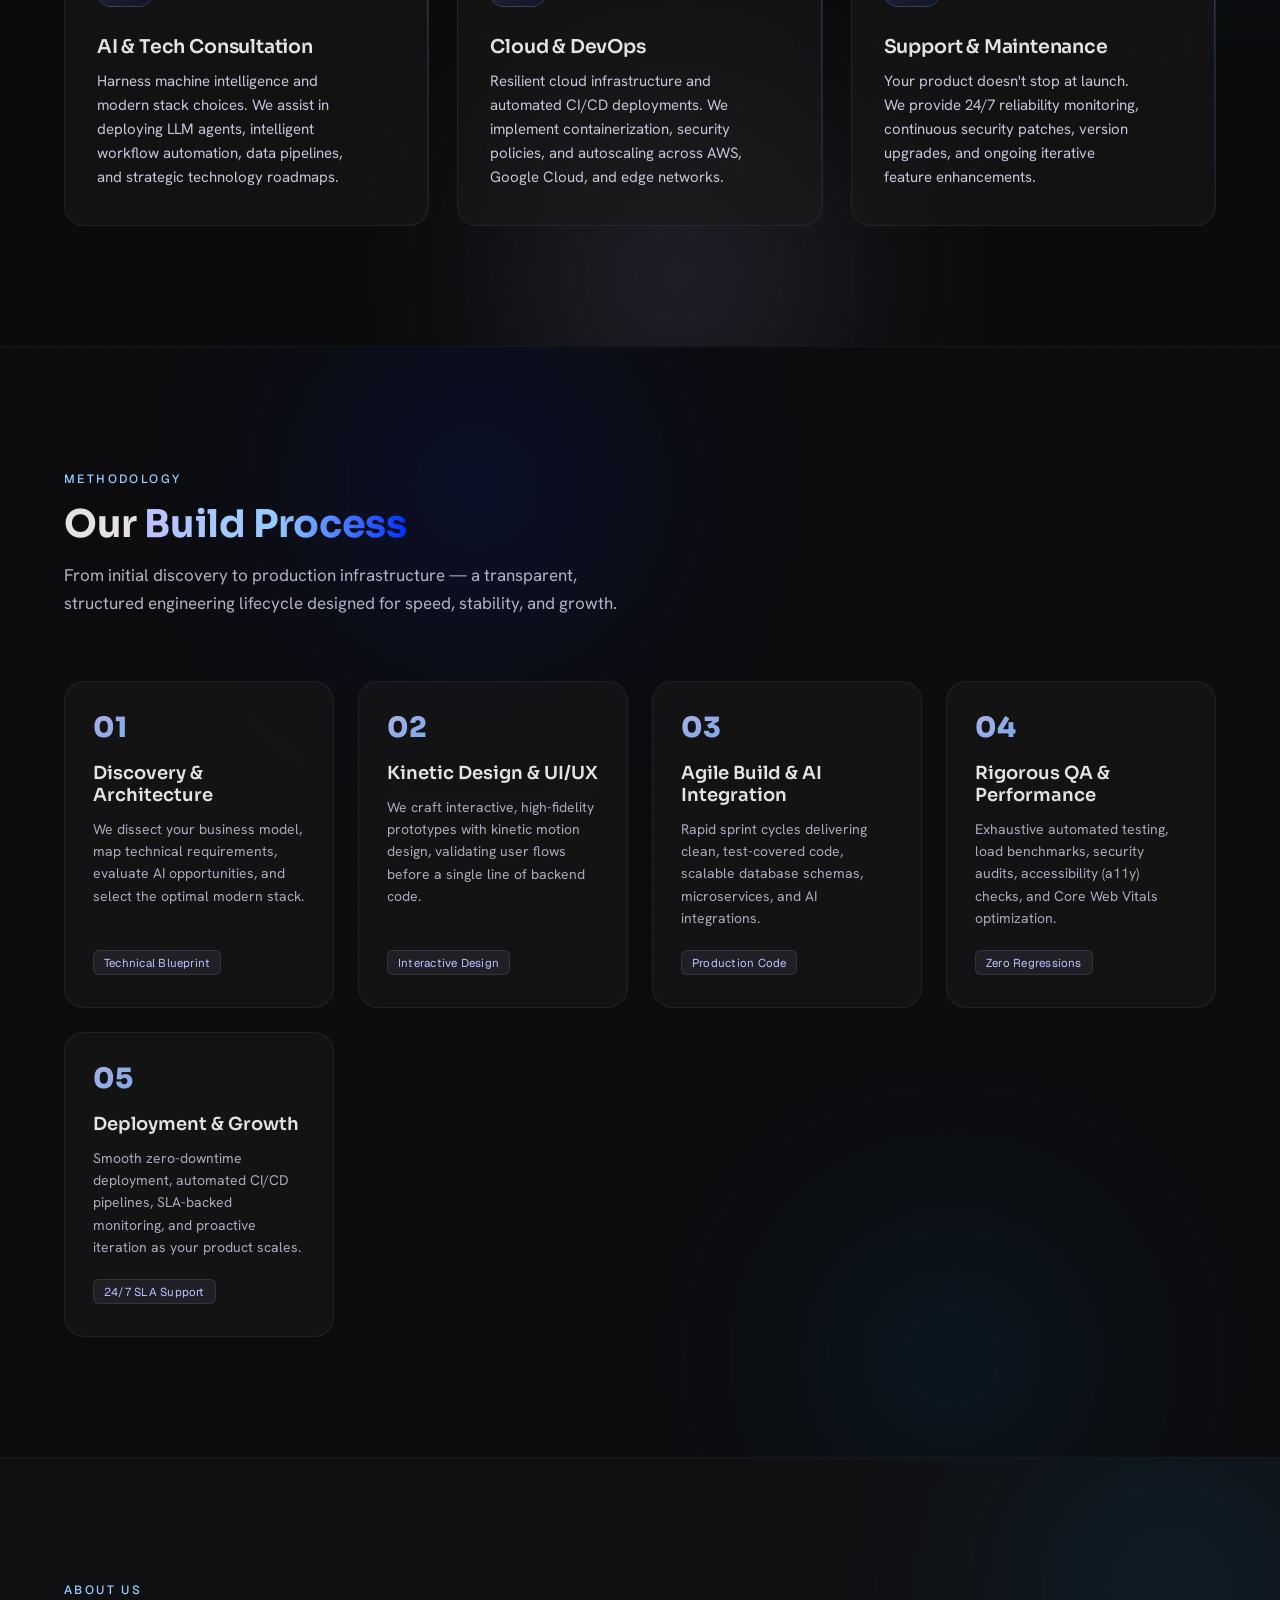
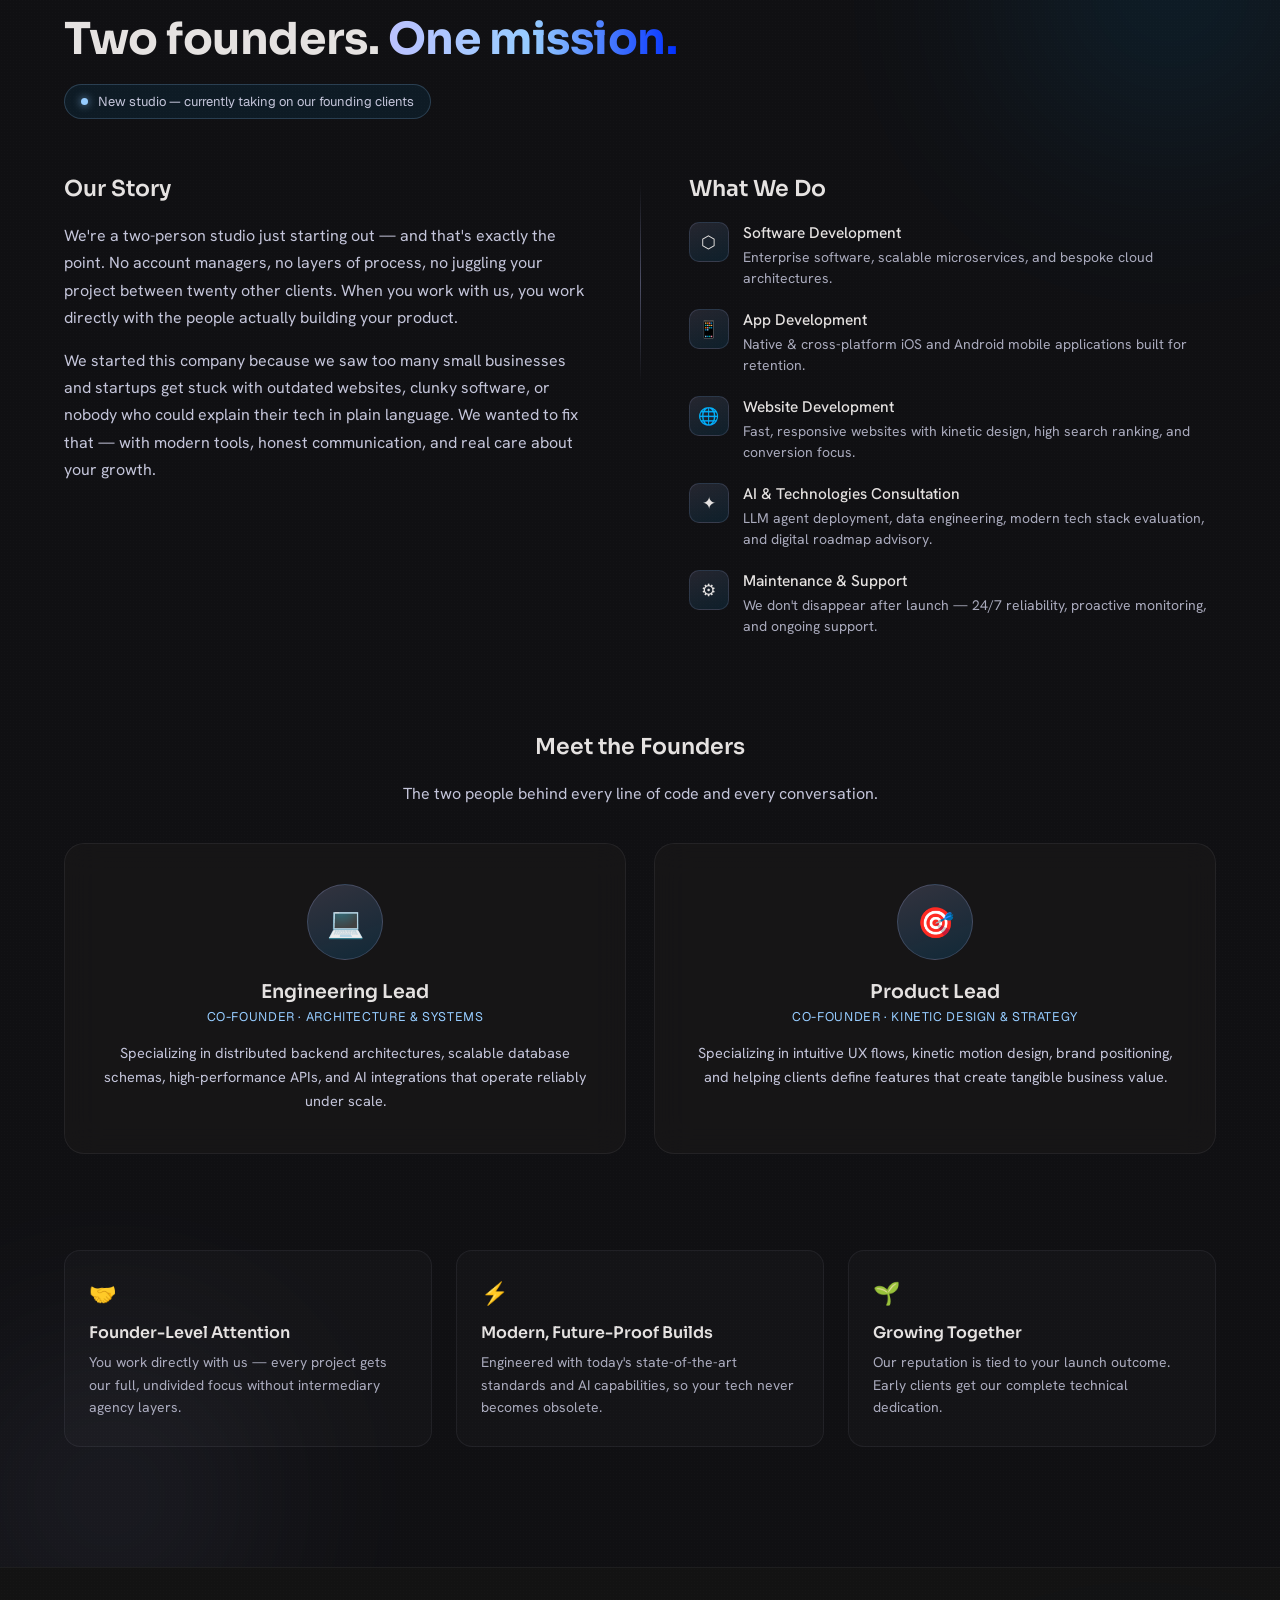
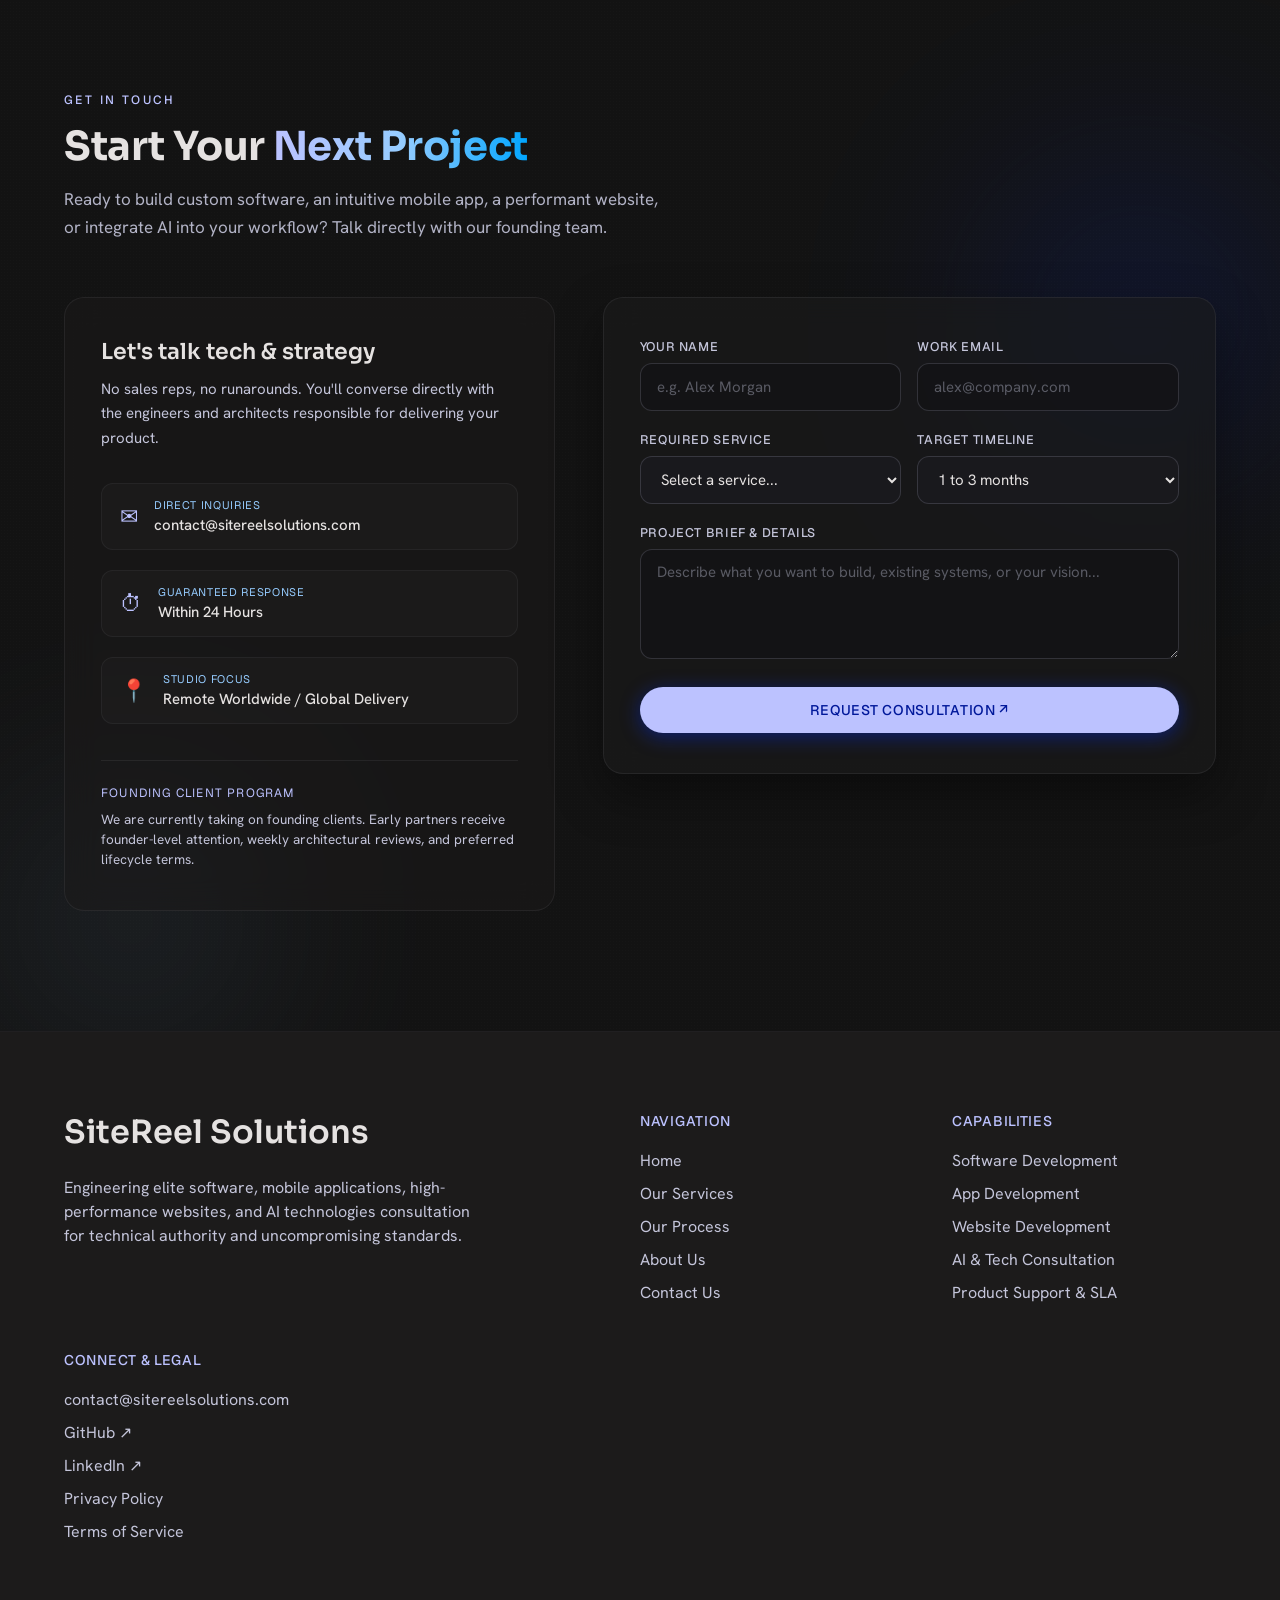
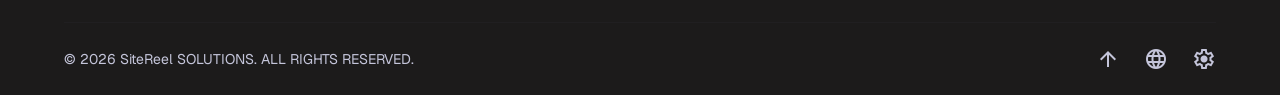
==== commit 89d3c415: "update pages" ====
--- a/index.html
+++ b/index.html
@@ -8,8 +8,18 @@
     <title>SiteReel Solutions</title>
 
   <!-- Favicons -->
-  <link href="images/favicon.ico" rel="icon">
-  <link href="images/favicon.ico" rel="apple-touch-icon">
+  <link rel="icon" type="image/x-icon" href="images/icon/favicon.ico">
+  <link rel="icon" type="image/png" sizes="32x32" href="images/icon/sitereel_only_logo.png">
+  <link rel="apple-touch-icon" sizes="180x180" href="images/icon/sitereel_only_logo.png">
+  <link rel="shortcut icon" href="images/icon/favicon.ico">
+
+  <!-- SEO & Social Meta -->
+  <meta name="description" content="SiteReel Solutions engineers custom software development, mobile app development, high-performance websites, and strategic AI & technologies consultation.">
+  <meta name="theme-color" content="#131313">
+  <meta property="og:type" content="website">
+  <meta property="og:title" content="SiteReel Solutions — Software, App, Website & AI Consultation">
+  <meta property="og:description" content="Engineering elite digital infrastructure, custom software, mobile apps, performant websites, and cutting-edge AI technologies consultation.">
+  <meta property="og:image" content="images/icon/sitereel_logo_transparent_ori.png">
 
     <!-- Google Fonts -->
     <link
@@ -31,32 +41,36 @@
 
         <div class="header-container">
 
-            <div class="logo-container">
-
-                <img src="images/icon/sitereel_only_logo.png">
+            <a href="#hero" class="logo-container">
+
+                <img src="images/icon/sitereel_only_logo.png" alt="SiteReel Solutions Logo">
 
                 <span class="logo-text">
                     SiteReel <span>Solutions</span>
                 </span>
 
-            </div>
+            </a>
 
 
             <nav class="navigation">
 
-                <a href="#" class="nav-link">
+                <a href="#hero" class="nav-link active">
                     Home
                 </a>
 
-                <a href="#" class="nav-link">
+                <a href="#our-services" class="nav-link">
                     Our Services
                 </a>
 
-                <a href="#" class="nav-link">
+                <a href="#process" class="nav-link">
+                    Our Process
+                </a>
+
+                <a href="#about-us" class="nav-link">
                     About Us
                 </a>
 
-                <a href="#" class="nav-link">
+                <a href="#contact" class="nav-link">
                     Contact Us
                 </a>
 
@@ -84,7 +98,7 @@
     <main>
 
         <!-- HERO SECTION -->
-        <section class="hero">
+        <section id="hero" class="hero">
 
             <!-- WebGL Background -->
             <div class="shader-container">
@@ -125,21 +139,21 @@
 
                 <p class="hero-description">
 
-                    SiteReel Solutions helps startups scale with precision and kinetic
-                    design. We engineer elite digital infrastructure for technical
-                    authority and uncompromising professional standards.
+                    SiteReel Solutions helps startups and businesses scale with precision and kinetic
+                    design. We engineer elite software, mobile apps, performant websites, and cutting-edge
+                    AI architectures for technical authority.
 
                 </p>
 
 
                 <div class="hero-buttons">
 
-                    <button class="primary-button">
+                    <button class="primary-button btn-get-started" type="button">
                         <span>Get Started</span>
                     </button>
 
 
-                    <button class="secondary-button">
+                    <button class="secondary-button btn-our-process" type="button">
                         Our Process
                     </button>
 
@@ -161,83 +175,131 @@
             <div class="services__inner">
 
                 <div class="services__header">
-                    <span class="services__eyebrow reveal" data-delay="0">Capabilities</span>
+                    <span class="services__eyebrow reveal" data-delay="0">Core Capabilities</span>
                     <h2 class="services__title reveal" data-delay="1">Our Services</h2>
                     <p class="services__subtitle reveal" data-delay="2">
-                        Six disciplines, one build process — from first pixel to production infrastructure.
+                        Engineering-first digital execution across software systems, mobile applications, modern web platforms, and artificial intelligence.
                     </p>
                 </div>
 
                 <div class="services__grid">
 
-                    <article class="service-card reveal" data-delay="0">
+                    <article class="service-card reveal" data-delay="0" data-service="Software Development" title="Click to request Software Development consultation">
                         <div class="service-card__icon">
-                            <span class="service-card__icon-glyph"></span>
-                        </div>
-                        <h3 class="service-card__title">Digital Consultation</h3>
-                        <p class="service-card__desc">Turn your idea into a clear digital plan. We help you identify the
-                            right technology, features, platforms, and strategy for your business before development
-                            begins.</p>
+                            <span class="service-card__icon-glyph">⬡</span>
+                        </div>
+                        <h3 class="service-card__title">Software Development</h3>
+                        <p class="service-card__desc">Custom software engineered around your operations. We develop enterprise architectures, robust microservices, cloud APIs, and scalable platforms built to endure high load.</p>
                         <span class="service-card__arrow">↗</span>
                     </article>
 
-                    <article class="service-card reveal" data-delay="1">
+                    <article class="service-card reveal" data-delay="1" data-service="App Development" title="Click to request App Development consultation">
+                        <div class="service-card__icon">
+                            <span class="service-card__icon-glyph">📱</span>
+                        </div>
+                        <h3 class="service-card__title">App Development</h3>
+                        <p class="service-card__desc">Intuitive, high-performance mobile experiences for iOS &amp; Android. We build native and cross-platform apps designed around user retention, fluidity, and your product vision.</p>
+                        <span class="service-card__arrow">↗</span>
+                    </article>
+
+                    <article class="service-card reveal" data-delay="2" data-service="Website Development" title="Click to request Website Development consultation">
                         <div class="service-card__icon">
                             <span class="service-card__icon-glyph">🌐</span>
                         </div>
                         <h3 class="service-card__title">Website Development</h3>
-                        <p class="service-card__desc">Websites built for your brand. We design and develop modern,
-                            responsive websites that represent your brand and create meaningful experiences for your
-                            customers.</p>
+                        <p class="service-card__desc">Websites and web apps built for technical authority. We engineer blazing-fast, responsive web interfaces with kinetic motion, high SEO scores, and exceptional conversion rates.</p>
                         <span class="service-card__arrow">↗</span>
                     </article>
 
-                    <article class="service-card reveal" data-delay="2">
+                    <article class="service-card reveal" data-delay="3" data-service="AI &amp; Technologies Consultation" title="Click to request AI &amp; Tech Consultation">
                         <div class="service-card__icon">
                             <span class="service-card__icon-glyph">✦</span>
                         </div>
-                        <h3 class="service-card__title">Web &amp; App Marketing</h3>
-                        <p class="service-card__desc">Build it. Launch it. Grow it. We help your digital products reach
-                            the right audience through strategic marketing, online visibility, and growth-focused
-                            campaigns.</p>
+                        <h3 class="service-card__title">AI &amp; Tech Consultation</h3>
+                        <p class="service-card__desc">Harness machine intelligence and modern stack choices. We assist in deploying LLM agents, intelligent workflow automation, data pipelines, and strategic technology roadmaps.</p>
                         <span class="service-card__arrow">↗</span>
                     </article>
 
-                    <article class="service-card reveal" data-delay="3">
+                    <article class="service-card reveal" data-delay="4" data-service="Cloud &amp; DevOps Infrastructure" title="Click to request Cloud &amp; DevOps consultation">
                         <div class="service-card__icon">
-                            <span class="service-card__icon-glyph">⬡</span>
-                        </div>
-                        <h3 class="service-card__title">Software Development</h3>
-                        <p class="service-card__desc">Software designed around your business. We develop custom software
-                            solutions that simplify processes, solve business challenges, and turn your ideas into
-                            practical digital products.</p>
+                            <span class="service-card__icon-glyph">☁</span>
+                        </div>
+                        <h3 class="service-card__title">Cloud &amp; DevOps</h3>
+                        <p class="service-card__desc">Resilient cloud infrastructure and automated CI/CD deployments. We implement containerization, security policies, and autoscaling across AWS, Google Cloud, and edge networks.</p>
                         <span class="service-card__arrow">↗</span>
                     </article>
 
-                    <article class="service-card reveal" data-delay="4">
-                        <div class="service-card__icon">
-                            <span class="service-card__icon-glyph">📱</span>
-                        </div>
-                        <h3 class="service-card__title">App Development</h3>
-                        <p class="service-card__desc">Mobile experiences made for modern users. We build intuitive and
-                            reliable mobile applications designed around your users, business goals, and product vision.
-                        </p>
-                        <span class="service-card__arrow">↗</span>
-                    </article>
-
-                    <article class="service-card reveal" data-delay="5">
+                    <article class="service-card reveal" data-delay="5" data-service="Product Support &amp; Maintenance" title="Click to request Product Support">
                         <div class="service-card__icon">
                             <span class="service-card__icon-glyph">⚙</span>
                         </div>
-                        <h3 class="service-card__title">Product Support &amp; Growth</h3>
-                        <p class="service-card__desc">Your digital product doesn't stop at launch. We provide ongoing
-                            support, improvements, maintenance, and growth assistance to keep your website, software, or
-                            app performing at its best.</p>
+                        <h3 class="service-card__title">Support &amp; Maintenance</h3>
+                        <p class="service-card__desc">Your product doesn't stop at launch. We provide 24/7 reliability monitoring, continuous security patches, version upgrades, and ongoing iterative feature enhancements.</p>
                         <span class="service-card__arrow">↗</span>
                     </article>
 
                 </div>
             </div>
+        </section>
+
+        <!-- OUR PROCESS SECTION -->
+        <section id="process" class="process">
+
+            <div class="process__orb process__orb--1" aria-hidden="true"></div>
+            <div class="process__orb process__orb--2" aria-hidden="true"></div>
+            <div class="process__grain" aria-hidden="true"></div>
+
+            <div class="process__inner">
+
+                <div class="process__header">
+                    <span class="process__eyebrow">Methodology</span>
+                    <h2 class="process__title">Our <span class="process__title-accent">Build Process</span></h2>
+                    <p class="process__subtitle">
+                        From initial discovery to production infrastructure — a transparent, structured engineering lifecycle designed for speed, stability, and growth.
+                    </p>
+                </div>
+
+                <div class="process__grid">
+
+                    <article class="process-card">
+                        <span class="process-card__step">01</span>
+                        <h3 class="process-card__title">Discovery &amp; Architecture</h3>
+                        <p class="process-card__desc">We dissect your business model, map technical requirements, evaluate AI opportunities, and select the optimal modern stack.</p>
+                        <span class="process-card__tag">Technical Blueprint</span>
+                    </article>
+
+                    <article class="process-card">
+                        <span class="process-card__step">02</span>
+                        <h3 class="process-card__title">Kinetic Design &amp; UI/UX</h3>
+                        <p class="process-card__desc">We craft interactive, high-fidelity prototypes with kinetic motion design, validating user flows before a single line of backend code.</p>
+                        <span class="process-card__tag">Interactive Design</span>
+                    </article>
+
+                    <article class="process-card">
+                        <span class="process-card__step">03</span>
+                        <h3 class="process-card__title">Agile Build &amp; AI Integration</h3>
+                        <p class="process-card__desc">Rapid sprint cycles delivering clean, test-covered code, scalable database schemas, microservices, and AI integrations.</p>
+                        <span class="process-card__tag">Production Code</span>
+                    </article>
+
+                    <article class="process-card">
+                        <span class="process-card__step">04</span>
+                        <h3 class="process-card__title">Rigorous QA &amp; Performance</h3>
+                        <p class="process-card__desc">Exhaustive automated testing, load benchmarks, security audits, accessibility (a11y) checks, and Core Web Vitals optimization.</p>
+                        <span class="process-card__tag">Zero Regressions</span>
+                    </article>
+
+                    <article class="process-card">
+                        <span class="process-card__step">05</span>
+                        <h3 class="process-card__title">Deployment &amp; Growth</h3>
+                        <p class="process-card__desc">Smooth zero-downtime deployment, automated CI/CD pipelines, SLA-backed monitoring, and proactive iteration as your product scales.</p>
+                        <span class="process-card__tag">24/7 SLA Support</span>
+                    </article>
+
+                </div>
+
+            </div>
+
         </section>
 
         <!-- =====================================================================
@@ -292,29 +354,34 @@
 
                         <ul class="about__list">
                             <li class="about__list-item">
-                                <span class="about__list-icon">📈</span>
+                                <span class="about__list-icon">⬡</span>
                                 <div>
-                                    <span class="about__list-title">Consultation &amp; Growth Strategy</span>
-                                    <span class="about__list-desc">Practical guidance on how to use technology to grow
-                                        your business.</span>
+                                    <span class="about__list-title">Software Development</span>
+                                    <span class="about__list-desc">Enterprise software, scalable microservices, and bespoke cloud architectures.</span>
+                                </div>
+                            </li>
+
+                            <li class="about__list-item">
+                                <span class="about__list-icon">📱</span>
+                                <div>
+                                    <span class="about__list-title">App Development</span>
+                                    <span class="about__list-desc">Native &amp; cross-platform iOS and Android mobile applications built for retention.</span>
                                 </div>
                             </li>
 
                             <li class="about__list-item">
                                 <span class="about__list-icon">🌐</span>
                                 <div>
-                                    <span class="about__list-title">Websites &amp; Web Apps</span>
-                                    <span class="about__list-desc">Fast, modern builds designed around how your
-                                        customers actually use them.</span>
+                                    <span class="about__list-title">Website Development</span>
+                                    <span class="about__list-desc">Fast, responsive websites with kinetic design, high search ranking, and conversion focus.</span>
                                 </div>
                             </li>
 
                             <li class="about__list-item">
-                                <span class="about__list-icon">⬡</span>
+                                <span class="about__list-icon">✦</span>
                                 <div>
-                                    <span class="about__list-title">Custom Software</span>
-                                    <span class="about__list-desc">Tools built specifically around how your business
-                                        already operates.</span>
+                                    <span class="about__list-title">AI &amp; Technologies Consultation</span>
+                                    <span class="about__list-desc">LLM agent deployment, data engineering, modern tech stack evaluation, and digital roadmap advisory.</span>
                                 </div>
                             </li>
 
@@ -322,8 +389,7 @@
                                 <span class="about__list-icon">⚙</span>
                                 <div>
                                     <span class="about__list-title">Maintenance &amp; Support</span>
-                                    <span class="about__list-desc">We don't disappear after launch — ongoing support is
-                                        part of the deal.</span>
+                                    <span class="about__list-desc">We don't disappear after launch — 24/7 reliability, proactive monitoring, and ongoing support.</span>
                                 </div>
                             </li>
                         </ul>
@@ -345,11 +411,10 @@
                         <div class="founder-card__avatar">
                             <span class="founder-card__avatar-icon">💻</span>
                         </div>
-                        <h4 class="founder-card__name">Founder One</h4>
-                        <span class="founder-card__role">Co-Founder · Engineering</span>
+                        <h4 class="founder-card__name">Engineering Lead</h4>
+                        <span class="founder-card__role">Co-Founder · Architecture &amp; Systems</span>
                         <p class="founder-card__bio">
-                            Focused on building clean, reliable software — from the first line of code
-                            to the systems that keep it running smoothly long after launch.
+                            Specializing in distributed backend architectures, scalable database schemas, high-performance APIs, and AI integrations that operate reliably under scale.
                         </p>
                     </article>
 
@@ -357,11 +422,10 @@
                         <div class="founder-card__avatar">
                             <span class="founder-card__avatar-icon">🎯</span>
                         </div>
-                        <h4 class="founder-card__name">Founder Two</h4>
-                        <span class="founder-card__role">Co-Founder · Design &amp; Strategy</span>
+                        <h4 class="founder-card__name">Product Lead</h4>
+                        <span class="founder-card__role">Co-Founder · Kinetic Design &amp; Strategy</span>
                         <p class="founder-card__bio">
-                            Focused on turning ideas into clear, usable design and helping clients
-                            figure out what will actually move their business forward.
+                            Specializing in intuitive UX flows, kinetic motion design, brand positioning, and helping clients define features that create tangible business value.
                         </p>
                     </article>
 
@@ -373,22 +437,19 @@
                     <div class="pillar about-reveal" data-dir="left" data-delay="0">
                         <span class="pillar__icon">🤝</span>
                         <h4 class="pillar__title">Founder-Level Attention</h4>
-                        <p class="pillar__desc">You work directly with us — every project gets our full, undivided
-                            focus.</p>
+                        <p class="pillar__desc">You work directly with us — every project gets our full, undivided focus without intermediary agency layers.</p>
                     </div>
 
                     <div class="pillar about-reveal" data-dir="right" data-delay="1">
                         <span class="pillar__icon">⚡</span>
                         <h4 class="pillar__title">Modern, Future-Proof Builds</h4>
-                        <p class="pillar__desc">Current best practices and technology, so you're not stuck rebuilding in
-                            two years.</p>
+                        <p class="pillar__desc">Engineered with today's state-of-the-art standards and AI capabilities, so your tech never becomes obsolete.</p>
                     </div>
 
                     <div class="pillar about-reveal" data-dir="left" data-delay="2">
                         <span class="pillar__icon">🌱</span>
                         <h4 class="pillar__title">Growing Together</h4>
-                        <p class="pillar__desc">Our success depends on yours. Early clients get our full investment in
-                            getting it right.</p>
+                        <p class="pillar__desc">Our reputation is tied to your launch outcome. Early clients get our complete technical dedication.</p>
                     </div>
 
                 </div>
@@ -396,6 +457,123 @@
             </div>
         </section>
         <!-- ================= END ABOUT US SECTION HTML ================= -->
+
+        <!-- ================= CONTACT US SECTION ================= -->
+        <section id="contact" class="contact">
+
+            <div class="contact__orb contact__orb--1" aria-hidden="true"></div>
+            <div class="contact__orb contact__orb--2" aria-hidden="true"></div>
+            <div class="contact__grain" aria-hidden="true"></div>
+
+            <div class="contact__inner">
+
+                <div class="contact__header">
+                    <span class="contact__eyebrow">Get In Touch</span>
+                    <h2 class="contact__title">Start Your <span class="contact__title-accent">Next Project</span></h2>
+                    <p class="contact__subtitle">
+                        Ready to build custom software, an intuitive mobile app, a performant website, or integrate AI into your workflow? Talk directly with our founding team.
+                    </p>
+                </div>
+
+                <div class="contact__grid">
+
+                    <div class="contact__info-card">
+                        <h3 class="contact__info-title">Let's talk tech &amp; strategy</h3>
+                        <p class="contact__info-desc">
+                            No sales reps, no runarounds. You'll converse directly with the engineers and architects responsible for delivering your product.
+                        </p>
+
+                        <div class="contact__channels">
+                            <a href="mailto:contact@sitereelsolutions.com" class="contact-channel" title="Email SiteReel Solutions">
+                                <span class="contact-channel__icon">✉</span>
+                                <div>
+                                    <span class="contact-channel__label">Direct Inquiries</span>
+                                    <span class="contact-channel__val">contact@sitereelsolutions.com</span>
+                                </div>
+                            </a>
+
+                            <div class="contact-channel">
+                                <span class="contact-channel__icon">⏱</span>
+                                <div>
+                                    <span class="contact-channel__label">Guaranteed Response</span>
+                                    <span class="contact-channel__val">Within 24 Hours</span>
+                                </div>
+                            </div>
+
+                            <div class="contact-channel">
+                                <span class="contact-channel__icon">📍</span>
+                                <div>
+                                    <span class="contact-channel__label">Studio Focus</span>
+                                    <span class="contact-channel__val">Remote Worldwide / Global Delivery</span>
+                                </div>
+                            </div>
+                        </div>
+
+                        <div class="contact__direct-chat">
+                            <div class="contact__direct-title">Founding Client Program</div>
+                            <p class="contact__direct-desc">
+                                We are currently taking on founding clients. Early partners receive founder-level attention, weekly architectural reviews, and preferred lifecycle terms.
+                            </p>
+                        </div>
+                    </div>
+
+                    <div class="contact__form-card">
+                        <form id="consultation-form" class="contact-form">
+                            <div class="form-row">
+                                <div class="form-group">
+                                    <label for="contact-name">Your Name</label>
+                                    <input type="text" id="contact-name" name="name" class="form-input" placeholder="e.g. Alex Morgan" required autocomplete="name">
+                                </div>
+                                <div class="form-group">
+                                    <label for="contact-email">Work Email</label>
+                                    <input type="email" id="contact-email" name="email" class="form-input" placeholder="alex@company.com" required autocomplete="email">
+                                </div>
+                            </div>
+
+                            <div class="form-row">
+                                <div class="form-group">
+                                    <label for="service-select">Required Service</label>
+                                    <select id="service-select" name="service" class="form-select" required>
+                                        <option value="">Select a service...</option>
+                                        <option value="Software Development">Software Development</option>
+                                        <option value="App Development">App Development</option>
+                                        <option value="Website Development">Website Development</option>
+                                        <option value="AI &amp; Technologies Consultation">AI &amp; Technologies Consultation</option>
+                                        <option value="Cloud &amp; DevOps Infrastructure">Cloud &amp; DevOps Infrastructure</option>
+                                        <option value="Product Support &amp; Maintenance">Product Support &amp; Maintenance</option>
+                                    </select>
+                                </div>
+
+                                <div class="form-group">
+                                    <label for="timeline-select">Target Timeline</label>
+                                    <select id="timeline-select" name="timeline" class="form-select">
+                                        <option value="Immediate (< 1 month)">Immediate (&lt; 1 month)</option>
+                                        <option value="1 to 3 months" selected>1 to 3 months</option>
+                                        <option value="3 to 6 months">3 to 6 months</option>
+                                        <option value="Exploring / Advisory">Exploring / Advisory</option>
+                                    </select>
+                                </div>
+                            </div>
+
+                            <div class="form-group">
+                                <label for="contact-message">Project Brief &amp; Details</label>
+                                <textarea id="contact-message" name="message" class="form-textarea" placeholder="Describe what you want to build, existing systems, or your vision..." required></textarea>
+                            </div>
+
+                            <button type="submit" class="primary-button form-submit-btn">
+                                <span>Request Consultation ↗</span>
+                            </button>
+
+                            <div id="form-status" class="form-status" role="status" aria-live="polite"></div>
+                        </form>
+                    </div>
+
+                </div>
+
+            </div>
+
+        </section>
+        <!-- ================= END CONTACT US SECTION ================= -->
     </main>
 
 
@@ -414,43 +592,96 @@
                     </div>
 
                     <p>
-                        Engineering elite digital infrastructure for technical
-                        authority and uncompromising professional standards.
+                        Engineering elite software, mobile applications, high-performance websites, and AI technologies consultation for technical authority and uncompromising standards.
                     </p>
 
                 </div>
 
 
-                <!-- Connect -->
+                <!-- Navigation -->
                 <div class="footer-column">
 
                     <span class="footer-title">
-                        Connect
+                        Navigation
                     </span>
 
-                    <a href="#">
-                        LinkedIn
-                    </a>
-
-                    <a href="#">
-                        GitHub
-                    </a>
-
-                </div>
-
-
-                <!-- Legal -->
+                    <a href="#hero">
+                        Home
+                    </a>
+
+                    <a href="#our-services">
+                        Our Services
+                    </a>
+
+                    <a href="#process">
+                        Our Process
+                    </a>
+
+                    <a href="#about-us">
+                        About Us
+                    </a>
+
+                    <a href="#contact">
+                        Contact Us
+                    </a>
+
+                </div>
+
+
+                <!-- Core Capabilities -->
                 <div class="footer-column">
 
                     <span class="footer-title">
-                        Legal
+                        Capabilities
                     </span>
 
-                    <a href="#">
+                    <a href="services.html#software">
+                        Software Development
+                    </a>
+
+                    <a href="services.html#app">
+                        App Development
+                    </a>
+
+                    <a href="services.html#website">
+                        Website Development
+                    </a>
+
+                    <a href="services.html#ai">
+                        AI &amp; Tech Consultation
+                    </a>
+
+                    <a href="services.html#support">
+                        Product Support &amp; SLA
+                    </a>
+
+                </div>
+
+
+                <!-- Connect & Legal -->
+                <div class="footer-column">
+
+                    <span class="footer-title">
+                        Connect &amp; Legal
+                    </span>
+
+                    <a href="mailto:contact@sitereelsolutions.com">
+                        contact@sitereelsolutions.com
+                    </a>
+
+                    <a href="https://github.com/rakesh-mishra5719/sitereelsolutions" target="_blank" rel="noopener noreferrer">
+                        GitHub ↗
+                    </a>
+
+                    <a href="https://linkedin.com" target="_blank" rel="noopener noreferrer">
+                        LinkedIn ↗
+                    </a>
+
+                    <a href="privacy.html">
                         Privacy Policy
                     </a>
 
-                    <a href="#">
+                    <a href="terms.html">
                         Terms of Service
                     </a>
 
@@ -468,11 +699,17 @@
 
                 <div class="footer-icons">
 
-                    <span class="material-symbols-outlined">
+                    <a href="#hero" title="Return to top" style="display:flex;align-items:center;">
+                        <span class="material-symbols-outlined">
+                            arrow_upward
+                        </span>
+                    </a>
+
+                    <span class="material-symbols-outlined" title="Global Deployment">
                         language
                     </span>
 
-                    <span class="material-symbols-outlined">
+                    <span class="material-symbols-outlined" title="System Status: Operational">
                         settings
                     </span>
 
--- a/style.css
+++ b/style.css
@@ -2004,4 +2004,690 @@
         transition: none;
         animation: none;
     }
+}
+
+/* =====================================================================
+   OUR PROCESS SECTION — CSS
+   Matching SiteReel design system: #0c0c0f base, orbs, glassmorphism cards
+===================================================================== */
+
+.process {
+    position: relative;
+    overflow: hidden;
+    width: 100%;
+    padding: 120px 64px;
+    background: #0c0c0f;
+    border-top: 1px solid rgba(196, 197, 218, 0.06);
+}
+
+.process__orb {
+    position: absolute;
+    border-radius: 50%;
+    filter: blur(100px);
+    pointer-events: none;
+}
+
+.process__orb--1 {
+    top: -80px;
+    left: 20%;
+    width: 440px;
+    height: 440px;
+    background: radial-gradient(circle, #002fff, transparent 70%);
+    opacity: 0.2;
+}
+
+.process__orb--2 {
+    bottom: -100px;
+    right: 10%;
+    width: 400px;
+    height: 400px;
+    background: radial-gradient(circle, #00a5fe, transparent 70%);
+    opacity: 0.15;
+}
+
+.process__grain {
+    position: absolute;
+    inset: 0;
+    pointer-events: none;
+    opacity: 0.5;
+    background-image: radial-gradient(rgba(255, 255, 255, 0.025) 1px, transparent 1px);
+    background-size: 3px 3px;
+}
+
+.process__inner {
+    position: relative;
+    z-index: 1;
+    width: 100%;
+    max-width: 1280px;
+    margin: 0 auto;
+}
+
+.process__header {
+    margin-bottom: 64px;
+    text-align: left;
+}
+
+.process__eyebrow {
+    display: inline-block;
+    margin-bottom: 16px;
+    font-family: "Geist", sans-serif;
+    font-size: 12px;
+    font-weight: 500;
+    letter-spacing: 0.2em;
+    text-transform: uppercase;
+    color: #96ccff;
+}
+
+.process__title {
+    margin-bottom: 16px;
+    font-family: "Sora", sans-serif;
+    font-size: 38px;
+    font-weight: 700;
+    line-height: 1.15;
+    letter-spacing: -0.01em;
+    color: #e5e2e1;
+}
+
+.process__title-accent {
+    color: transparent;
+    background: linear-gradient(to right, #bcc2ff, #96ccff, #002fff);
+    background-clip: text;
+    -webkit-background-clip: text;
+}
+
+.process__subtitle {
+    max-width: 580px;
+    font-family: "Hanken Grotesk", sans-serif;
+    font-size: 17px;
+    line-height: 1.6;
+    color: #c4c5da;
+    opacity: 0.9;
+}
+
+.process__grid {
+    display: grid;
+    grid-template-columns: repeat(auto-fit, minmax(220px, 1fr));
+    gap: 24px;
+}
+
+.process-card {
+    position: relative;
+    isolation: isolate;
+    overflow: hidden;
+    padding: 32px 28px;
+    border-radius: 20px;
+    background: rgba(28, 27, 27, 0.5);
+    backdrop-filter: blur(16px);
+    -webkit-backdrop-filter: blur(16px);
+    border: 1px solid rgba(196, 197, 218, 0.08);
+    transition: transform 0.5s cubic-bezier(0.19, 1, 0.22, 1),
+                border-color 0.5s ease,
+                box-shadow 0.5s ease;
+    display: flex;
+    flex-direction: column;
+}
+
+.process-card:hover {
+    transform: translateY(-6px);
+    border-color: rgba(188, 194, 255, 0.28);
+    box-shadow: 0 30px 60px rgba(0, 0, 0, 0.45),
+                0 0 30px rgba(0, 165, 254, 0.12);
+}
+
+.process-card__step {
+    font-family: "Sora", sans-serif;
+    font-size: 28px;
+    font-weight: 800;
+    line-height: 1;
+    margin-bottom: 20px;
+    color: transparent;
+    background: linear-gradient(135deg, #bcc2ff 0%, #00a5fe 100%);
+    background-clip: text;
+    -webkit-background-clip: text;
+    opacity: 0.9;
+}
+
+.process-card__title {
+    margin-bottom: 12px;
+    font-family: "Sora", sans-serif;
+    font-size: 18px;
+    font-weight: 600;
+    color: #e5e2e1;
+}
+
+.process-card__desc {
+    font-family: "Hanken Grotesk", sans-serif;
+    font-size: 14px;
+    line-height: 1.6;
+    color: #c4c5da;
+    opacity: 0.85;
+    margin-bottom: 20px;
+    flex-grow: 1;
+}
+
+.process-card__tag {
+    display: inline-flex;
+    align-items: center;
+    gap: 6px;
+    padding: 4px 10px;
+    border-radius: 6px;
+    background: rgba(188, 194, 255, 0.08);
+    border: 1px solid rgba(188, 194, 255, 0.12);
+    font-family: "Geist", sans-serif;
+    font-size: 11.5px;
+    color: #bcc2ff;
+    letter-spacing: 0.02em;
+    width: fit-content;
+}
+
+/* =====================================================================
+   CONTACT US SECTION — CSS
+   Interactive consultation form & studio contact info
+===================================================================== */
+
+.contact {
+    position: relative;
+    overflow: hidden;
+    width: 100%;
+    padding: 120px 64px;
+    background: #131313;
+    border-top: 1px solid rgba(196, 197, 218, 0.06);
+}
+
+.contact__orb {
+    position: absolute;
+    border-radius: 50%;
+    filter: blur(100px);
+    pointer-events: none;
+}
+
+.contact__orb--1 {
+    top: 10%;
+    right: -100px;
+    width: 480px;
+    height: 480px;
+    background: radial-gradient(circle, #002fff, transparent 70%);
+    opacity: 0.18;
+}
+
+.contact__orb--2 {
+    bottom: -100px;
+    left: -80px;
+    width: 420px;
+    height: 420px;
+    background: radial-gradient(circle, #96ccff, transparent 70%);
+    opacity: 0.12;
+}
+
+.contact__grain {
+    position: absolute;
+    inset: 0;
+    pointer-events: none;
+    opacity: 0.5;
+    background-image: radial-gradient(rgba(255, 255, 255, 0.025) 1px, transparent 1px);
+    background-size: 3px 3px;
+}
+
+.contact__inner {
+    position: relative;
+    z-index: 1;
+    width: 100%;
+    max-width: 1280px;
+    margin: 0 auto;
+}
+
+.contact__header {
+    margin-bottom: 56px;
+    text-align: left;
+}
+
+.contact__eyebrow {
+    display: inline-block;
+    margin-bottom: 16px;
+    font-family: "Geist", sans-serif;
+    font-size: 12px;
+    font-weight: 500;
+    letter-spacing: 0.2em;
+    text-transform: uppercase;
+    color: #bcc2ff;
+}
+
+.contact__title {
+    margin-bottom: 16px;
+    font-family: "Sora", sans-serif;
+    font-size: 40px;
+    font-weight: 700;
+    line-height: 1.15;
+    letter-spacing: -0.01em;
+    color: #e5e2e1;
+}
+
+.contact__title-accent {
+    color: transparent;
+    background: linear-gradient(to right, #bcc2ff, #96ccff, #00a5fe);
+    background-clip: text;
+    -webkit-background-clip: text;
+}
+
+.contact__subtitle {
+    max-width: 600px;
+    font-family: "Hanken Grotesk", sans-serif;
+    font-size: 17px;
+    line-height: 1.6;
+    color: #c4c5da;
+    opacity: 0.9;
+}
+
+.contact__grid {
+    display: grid;
+    grid-template-columns: 1fr 1.25fr;
+    gap: 48px;
+    align-items: start;
+}
+
+.contact__info-card {
+    padding: 40px 36px;
+    border-radius: 20px;
+    background: rgba(28, 27, 27, 0.55);
+    backdrop-filter: blur(16px);
+    -webkit-backdrop-filter: blur(16px);
+    border: 1px solid rgba(196, 197, 218, 0.08);
+}
+
+.contact__info-title {
+    margin-bottom: 12px;
+    font-family: "Sora", sans-serif;
+    font-size: 22px;
+    font-weight: 600;
+    color: #e5e2e1;
+}
+
+.contact__info-desc {
+    font-family: "Hanken Grotesk", sans-serif;
+    font-size: 15px;
+    line-height: 1.65;
+    color: #c4c5da;
+    margin-bottom: 32px;
+}
+
+.contact__channels {
+    display: flex;
+    flex-direction: column;
+    gap: 20px;
+    margin-bottom: 36px;
+}
+
+.contact-channel {
+    display: flex;
+    align-items: center;
+    gap: 16px;
+    padding: 14px 18px;
+    border-radius: 12px;
+    background: rgba(255, 255, 255, 0.02);
+    border: 1px solid rgba(196, 197, 218, 0.06);
+    transition: border-color 0.3s ease, background 0.3s ease;
+}
+
+.contact-channel:hover {
+    border-color: rgba(188, 194, 255, 0.25);
+    background: rgba(188, 194, 255, 0.04);
+}
+
+.contact-channel__icon {
+    font-size: 22px;
+    color: #bcc2ff;
+    flex-shrink: 0;
+}
+
+.contact-channel__label {
+    display: block;
+    font-family: "Geist", sans-serif;
+    font-size: 11px;
+    text-transform: uppercase;
+    letter-spacing: 0.06em;
+    color: #96ccff;
+    margin-bottom: 2px;
+}
+
+.contact-channel__val {
+    font-family: "Hanken Grotesk", sans-serif;
+    font-size: 15px;
+    font-weight: 500;
+    color: #e5e2e1;
+}
+
+.contact__direct-chat {
+    padding-top: 24px;
+    border-top: 1px solid rgba(196, 197, 218, 0.08);
+}
+
+.contact__direct-title {
+    font-family: "Geist", sans-serif;
+    font-size: 12px;
+    text-transform: uppercase;
+    letter-spacing: 0.1em;
+    color: #bcc2ff;
+    margin-bottom: 8px;
+}
+
+.contact__direct-desc {
+    font-family: "Hanken Grotesk", sans-serif;
+    font-size: 13.5px;
+    color: #c4c5da;
+    line-height: 1.5;
+}
+
+/* Contact Form */
+.contact__form-card {
+    padding: 40px 36px;
+    border-radius: 20px;
+    background: rgba(28, 27, 27, 0.6);
+    backdrop-filter: blur(16px);
+    -webkit-backdrop-filter: blur(16px);
+    border: 1px solid rgba(196, 197, 218, 0.08);
+    box-shadow: 0 20px 50px rgba(0, 0, 0, 0.4);
+}
+
+.contact-form {
+    display: flex;
+    flex-direction: column;
+    gap: 20px;
+}
+
+.form-group {
+    display: flex;
+    flex-direction: column;
+    gap: 8px;
+    position: relative;
+}
+
+.form-group label {
+    font-family: "Geist", sans-serif;
+    font-size: 12.5px;
+    font-weight: 500;
+    letter-spacing: 0.05em;
+    text-transform: uppercase;
+    color: #c4c5da;
+}
+
+.form-input,
+.form-select,
+.form-textarea {
+    width: 100%;
+    min-height: 48px;
+    padding: 12px 16px;
+    font-family: "Hanken Grotesk", sans-serif;
+    font-size: 15px;
+    color: #e5e2e1;
+    background: rgba(19, 19, 22, 0.7);
+    border: 1px solid rgba(142, 143, 163, 0.25);
+    border-radius: 12px;
+    outline: none;
+    box-sizing: border-box;
+    transition: border-color 0.3s ease, box-shadow 0.3s ease, background 0.3s ease;
+}
+
+.form-select {
+    cursor: pointer;
+    background-color: #19191d;
+}
+
+.form-select option {
+    background: #19191d;
+    color: #e5e2e1;
+    padding: 10px;
+}
+
+.form-textarea {
+    min-height: 110px;
+    resize: vertical;
+}
+
+.form-input:focus,
+.form-select:focus,
+.form-textarea:focus {
+    border-color: #bcc2ff;
+    background: rgba(26, 26, 32, 0.85);
+    box-shadow: 0 0 16px rgba(188, 194, 255, 0.2);
+}
+
+.form-input::placeholder,
+.form-textarea::placeholder {
+    color: rgba(196, 197, 218, 0.4);
+}
+
+.form-row {
+    display: grid;
+    grid-template-columns: 1fr 1fr;
+    gap: 16px;
+}
+
+.form-submit-btn {
+    width: 100%;
+    margin-top: 8px;
+    padding: 14px 28px;
+}
+
+.form-status {
+    display: none;
+    padding: 14px 18px;
+    border-radius: 12px;
+    font-family: "Geist", sans-serif;
+    font-size: 14px;
+    line-height: 1.5;
+    margin-top: 4px;
+}
+
+.form-status.is-success {
+    display: block;
+    background: rgba(188, 194, 255, 0.1);
+    border: 1px solid rgba(188, 194, 255, 0.3);
+    color: #bcc2ff;
+}
+
+.form-status.is-error {
+    display: block;
+    background: rgba(255, 99, 99, 0.1);
+    border: 1px solid rgba(255, 99, 99, 0.3);
+    color: #ff9e9e;
+}
+
+/* =====================================================================
+   SUBPAGE SHARED LAYOUT & HERO
+   For services.html, about.html, contact.html
+===================================================================== */
+
+.page-hero {
+    position: relative;
+    overflow: hidden;
+    width: 100%;
+    padding: 160px 64px 80px;
+    background: #131313;
+    border-bottom: 1px solid rgba(196, 197, 218, 0.06);
+    text-align: center;
+}
+
+.page-hero__inner {
+    position: relative;
+    z-index: 1;
+    width: 100%;
+    max-width: 900px;
+    margin: 0 auto;
+}
+
+.page-hero__badge {
+    display: inline-flex;
+    align-items: center;
+    gap: 8px;
+    padding: 6px 14px;
+    border-radius: 999px;
+    background: #2a2a2a;
+    margin-bottom: 24px;
+}
+
+.page-hero__badge span:first-child {
+    width: 8px;
+    height: 8px;
+    background: #bcc2ff;
+    border-radius: 50%;
+    box-shadow: 0 0 8px rgba(188, 194, 255, 0.8);
+    animation: pulse 2s infinite;
+}
+
+.page-hero__badge span:last-child {
+    font-family: "Geist", sans-serif;
+    font-size: 12px;
+    color: #bcc2ff;
+    letter-spacing: 0.15em;
+    text-transform: uppercase;
+}
+
+.page-hero__title {
+    margin-bottom: 20px;
+    font-family: "Sora", sans-serif;
+    font-size: 54px;
+    font-weight: 800;
+    line-height: 1.15;
+    letter-spacing: -0.02em;
+    color: #e5e2e1;
+}
+
+.page-hero__subtitle {
+    max-width: 680px;
+    margin: 0 auto 32px;
+    font-family: "Hanken Grotesk", sans-serif;
+    font-size: 18px;
+    line-height: 1.6;
+    color: #c4c5da;
+    opacity: 0.9;
+}
+
+/* Service Detail Block */
+.service-detail {
+    position: relative;
+    padding: 80px 0;
+    border-bottom: 1px solid rgba(196, 197, 218, 0.06);
+}
+
+.service-detail:last-child {
+    border-bottom: none;
+}
+
+.service-detail__grid {
+    display: grid;
+    grid-template-columns: 1fr 1fr;
+    gap: 56px;
+    align-items: center;
+}
+
+.service-detail__grid--reversed {
+    direction: rtl;
+}
+
+.service-detail__grid--reversed > * {
+    direction: ltr;
+}
+
+.service-detail__icon-box {
+    width: 68px;
+    height: 68px;
+    border-radius: 18px;
+    display: flex;
+    align-items: center;
+    justify-content: center;
+    font-size: 28px;
+    background: linear-gradient(160deg, rgba(188, 194, 255, 0.18), rgba(0, 47, 255, 0.12));
+    border: 1px solid rgba(188, 194, 255, 0.2);
+    margin-bottom: 24px;
+}
+
+.service-detail__title {
+    font-family: "Sora", sans-serif;
+    font-size: 32px;
+    font-weight: 700;
+    color: #e5e2e1;
+    margin-bottom: 16px;
+    letter-spacing: -0.01em;
+}
+
+.service-detail__desc {
+    font-family: "Hanken Grotesk", sans-serif;
+    font-size: 16px;
+    line-height: 1.7;
+    color: #c4c5da;
+    margin-bottom: 24px;
+}
+
+.service-detail__tags {
+    display: flex;
+    flex-wrap: wrap;
+    gap: 10px;
+    margin-bottom: 32px;
+}
+
+.tech-tag {
+    padding: 6px 14px;
+    border-radius: 8px;
+    background: rgba(255, 255, 255, 0.03);
+    border: 1px solid rgba(196, 197, 218, 0.1);
+    font-family: "Geist", sans-serif;
+    font-size: 13px;
+    color: #bcc2ff;
+}
+
+.service-detail__visual {
+    padding: 40px;
+    border-radius: 24px;
+    background: rgba(28, 27, 27, 0.45);
+    border: 1px solid rgba(196, 197, 218, 0.08);
+    box-shadow: 0 20px 50px rgba(0, 0, 0, 0.4);
+}
+
+.code-preview {
+    font-family: "Geist", monospace;
+    font-size: 13px;
+    line-height: 1.6;
+    color: #c4c5da;
+    background: rgba(14, 14, 17, 0.8);
+    padding: 24px;
+    border-radius: 14px;
+    border: 1px solid rgba(188, 194, 255, 0.1);
+    overflow-x: auto;
+}
+
+.code-preview .keyword { color: #bcc2ff; font-weight: 600; }
+.code-preview .string { color: #96ccff; }
+.code-preview .comment { color: rgba(196, 197, 218, 0.45); font-style: italic; }
+
+/* Clickable card affordance */
+.service-card {
+    cursor: pointer;
+}
+
+/* Media queries for new sections */
+@media (max-width: 900px) {
+    .contact__grid {
+        grid-template-columns: 1fr;
+    }
+
+    .service-detail__grid {
+        grid-template-columns: 1fr;
+        gap: 36px;
+    }
+
+    .service-detail__grid--reversed {
+        direction: ltr;
+    }
+}
+
+@media (max-width: 640px) {
+    .process { padding: 80px 24px; }
+    .process__title { font-size: 32px; }
+    .contact { padding: 80px 24px; }
+    .contact__title { font-size: 32px; }
+    .contact__info-card,
+    .contact__form-card { padding: 28px 20px; }
+    .form-row { grid-template-columns: 1fr; }
+    .page-hero { padding: 120px 24px 60px; }
+    .page-hero__title { font-size: 36px; }
 }
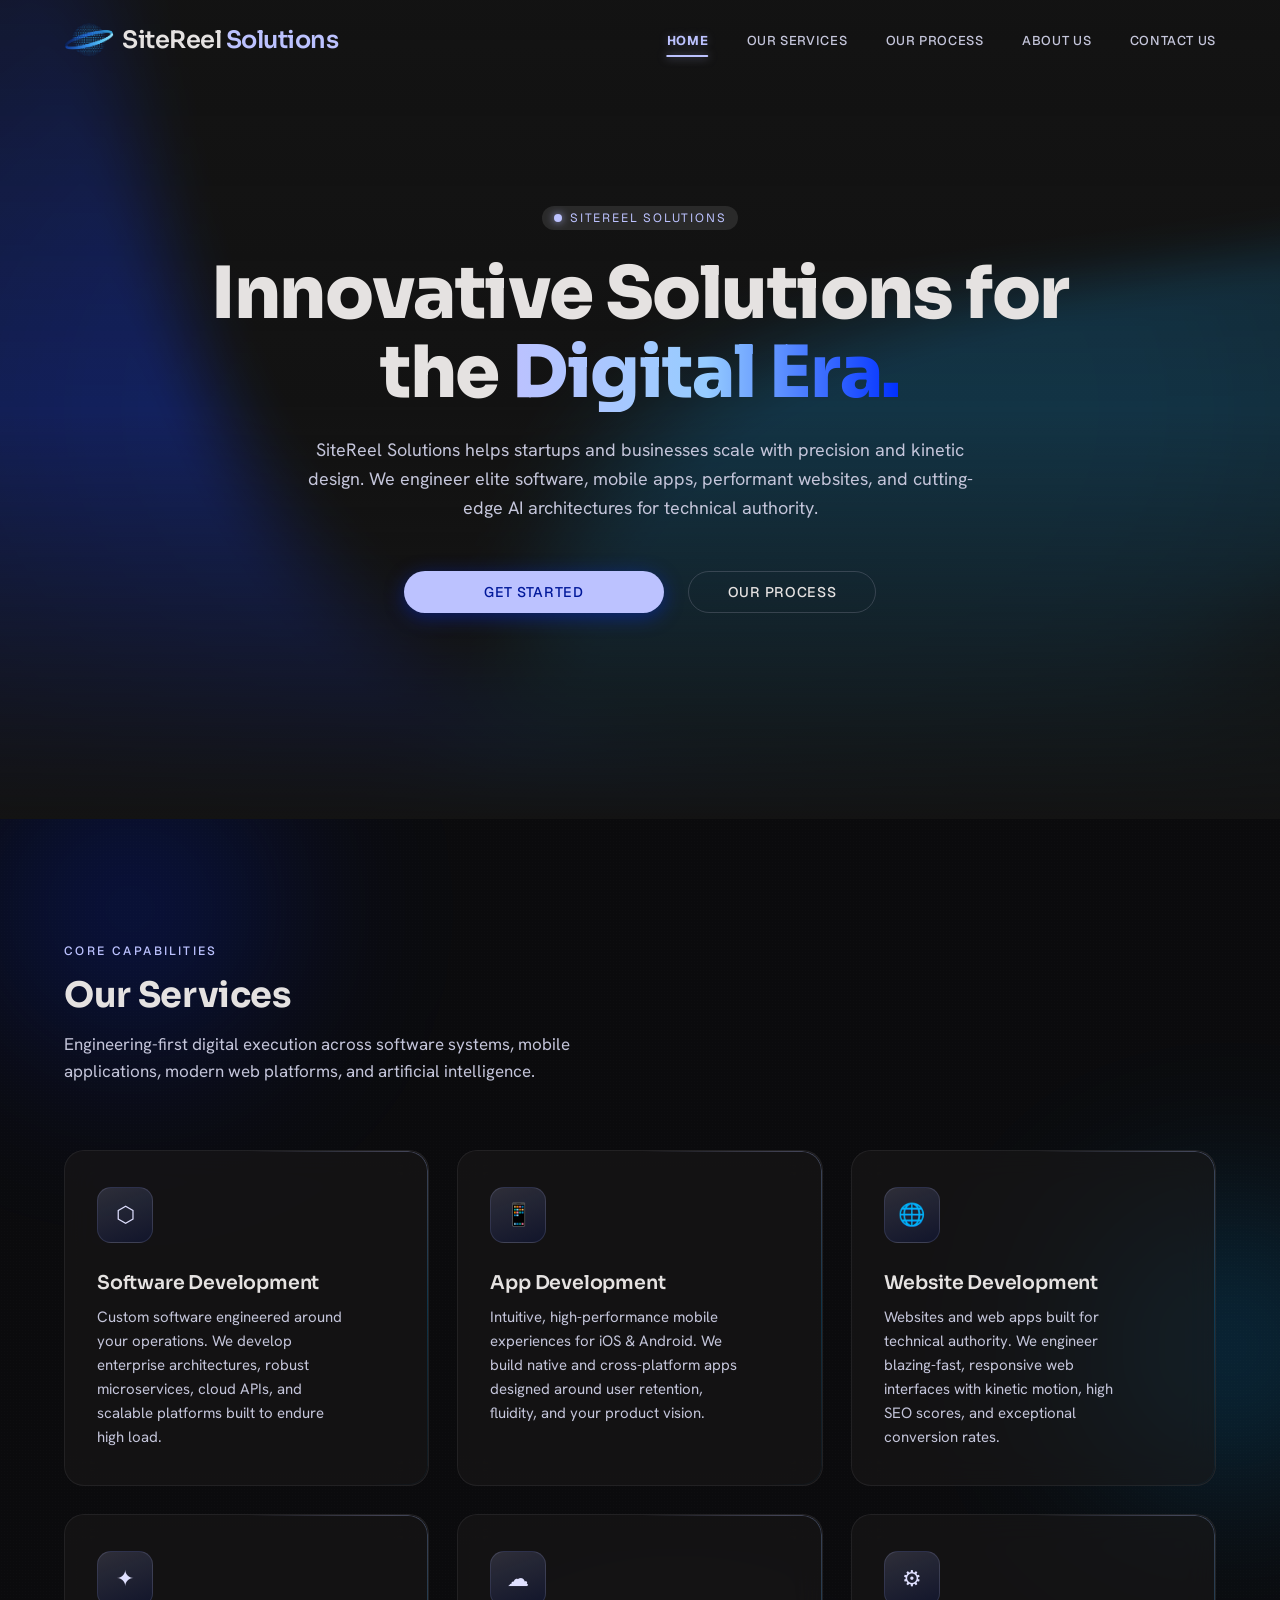
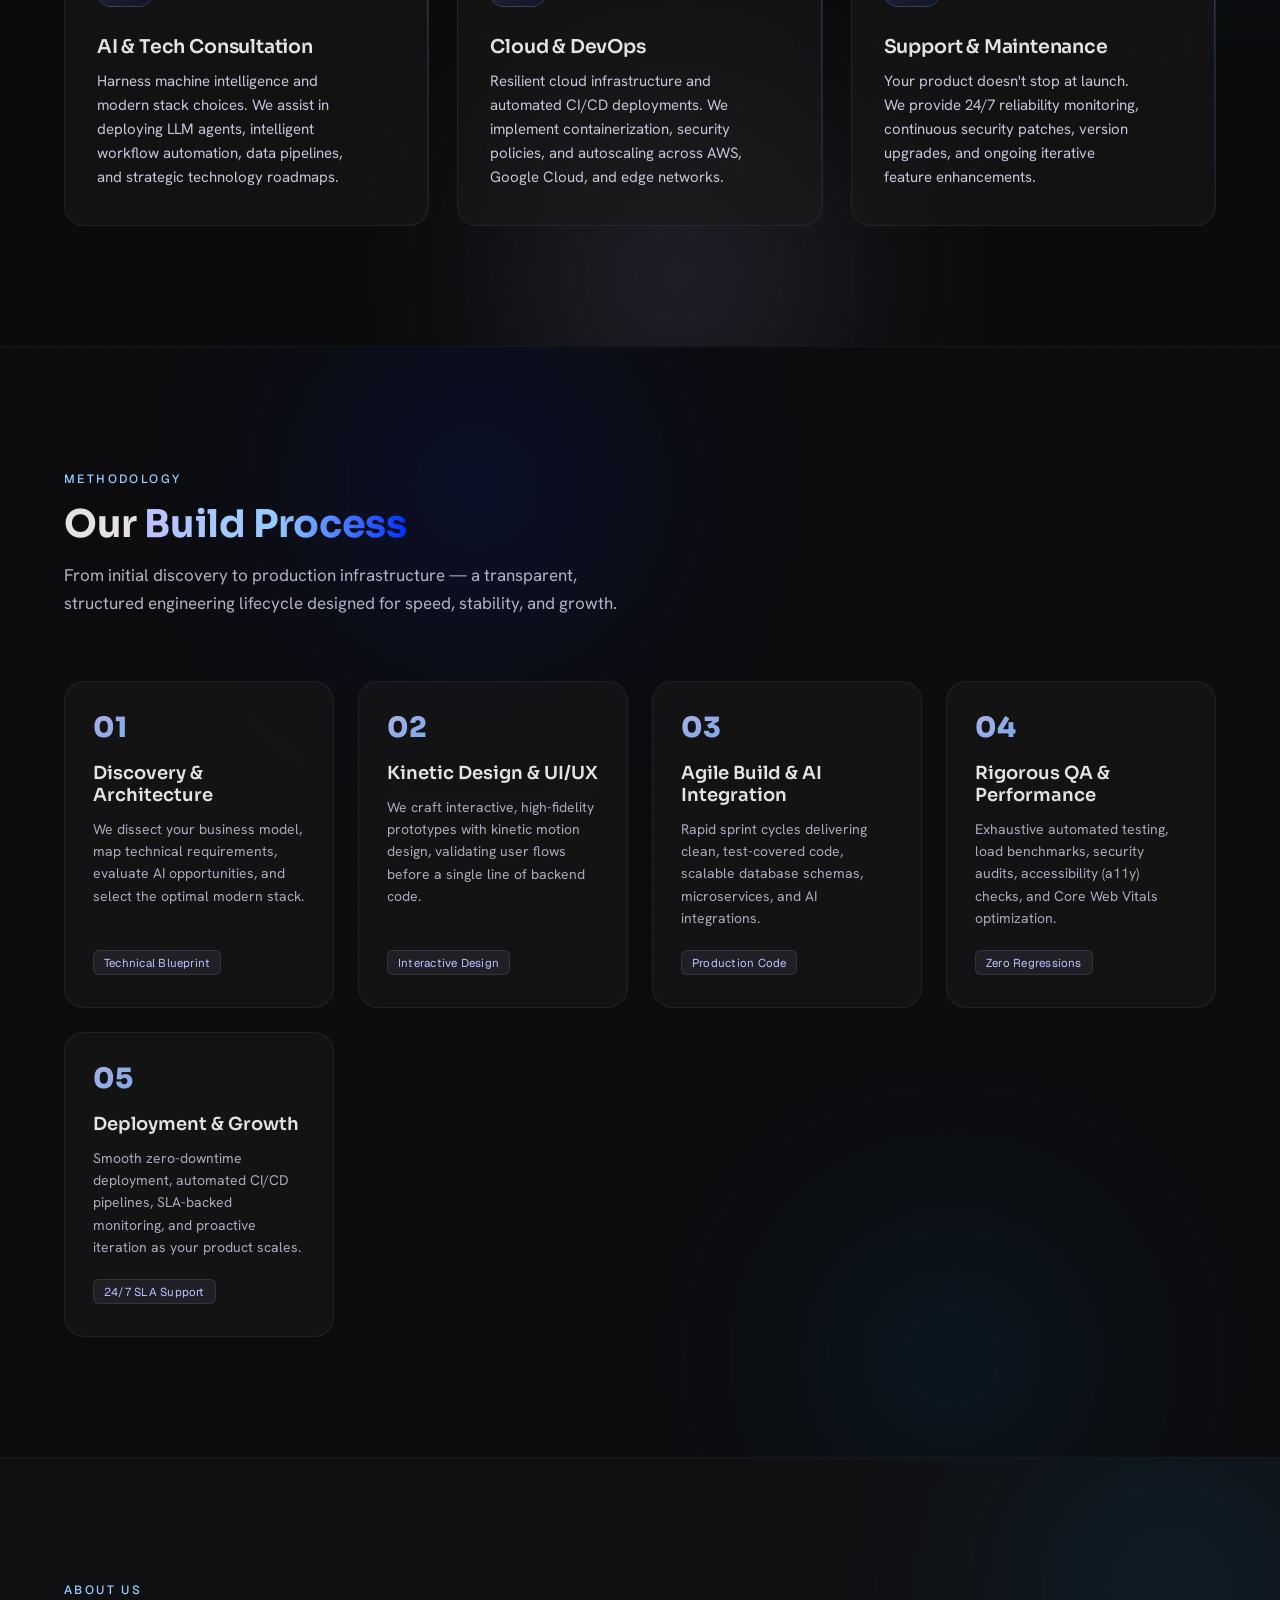
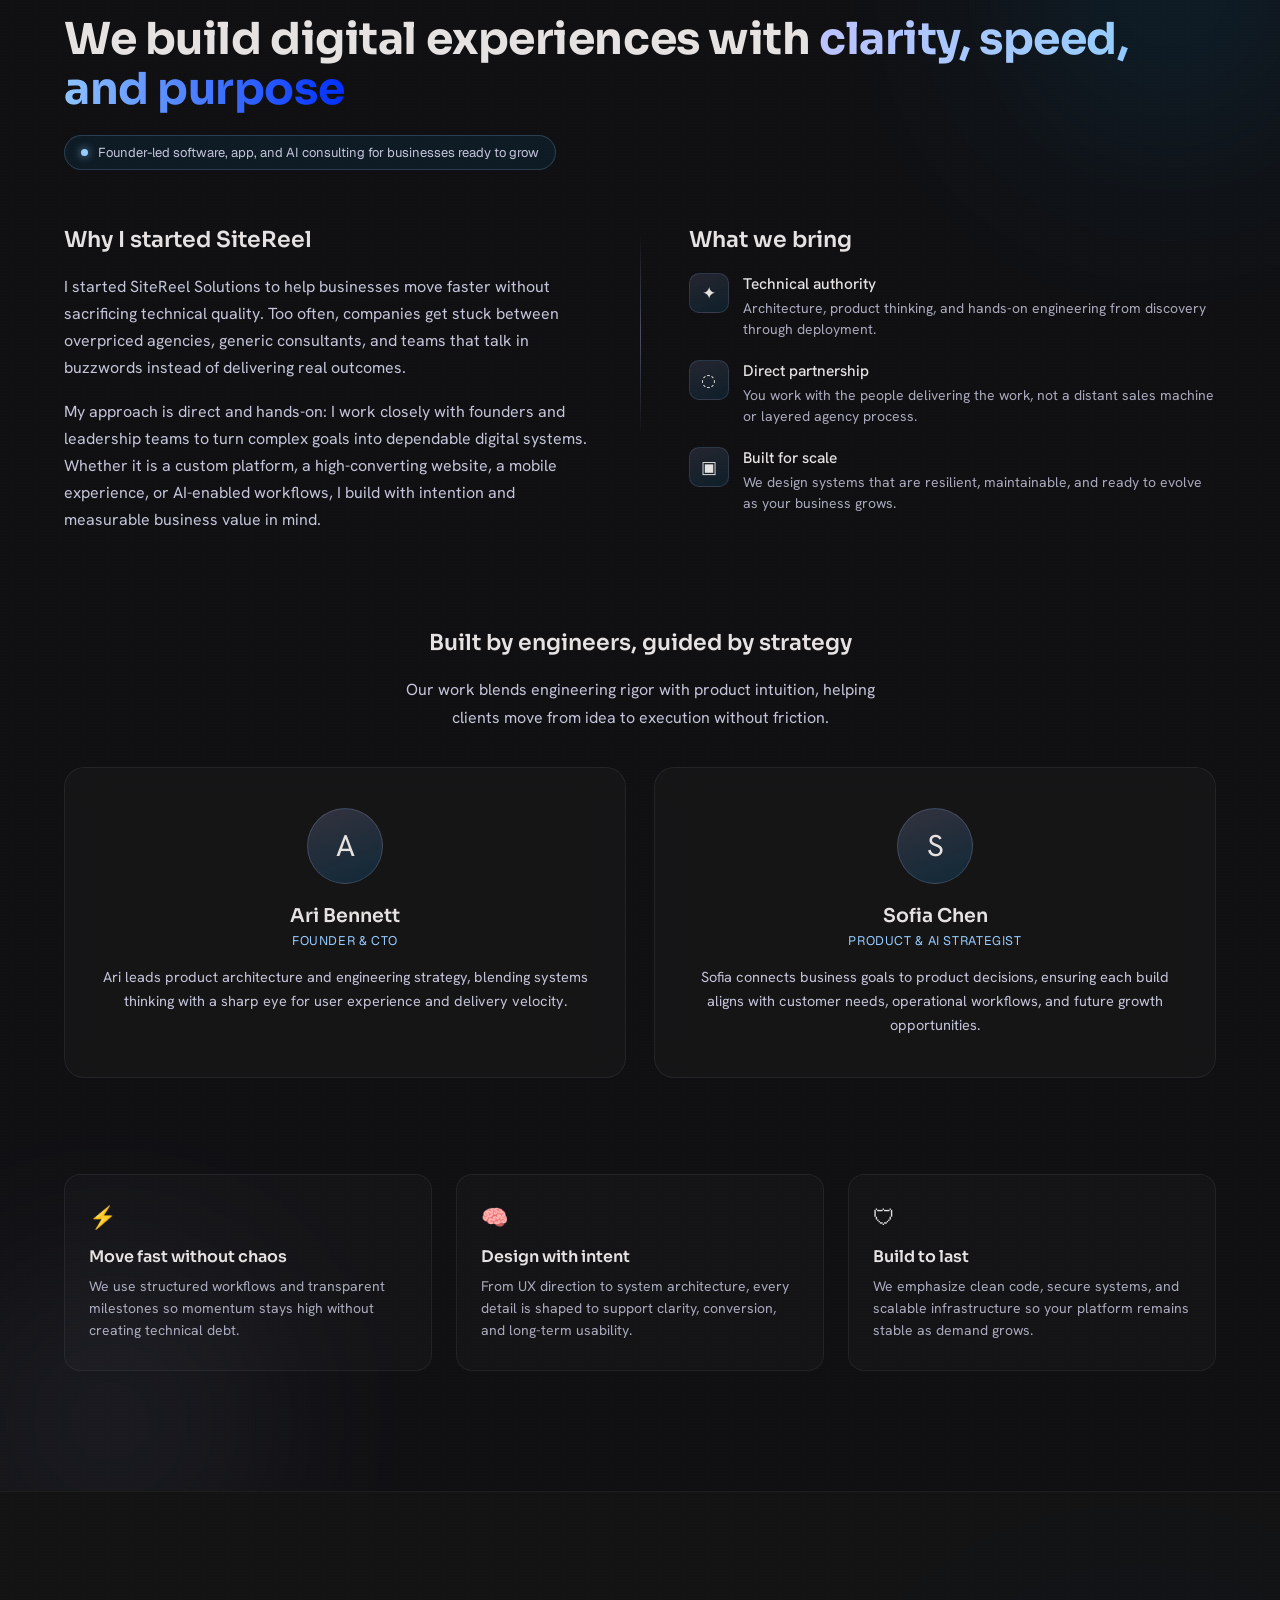
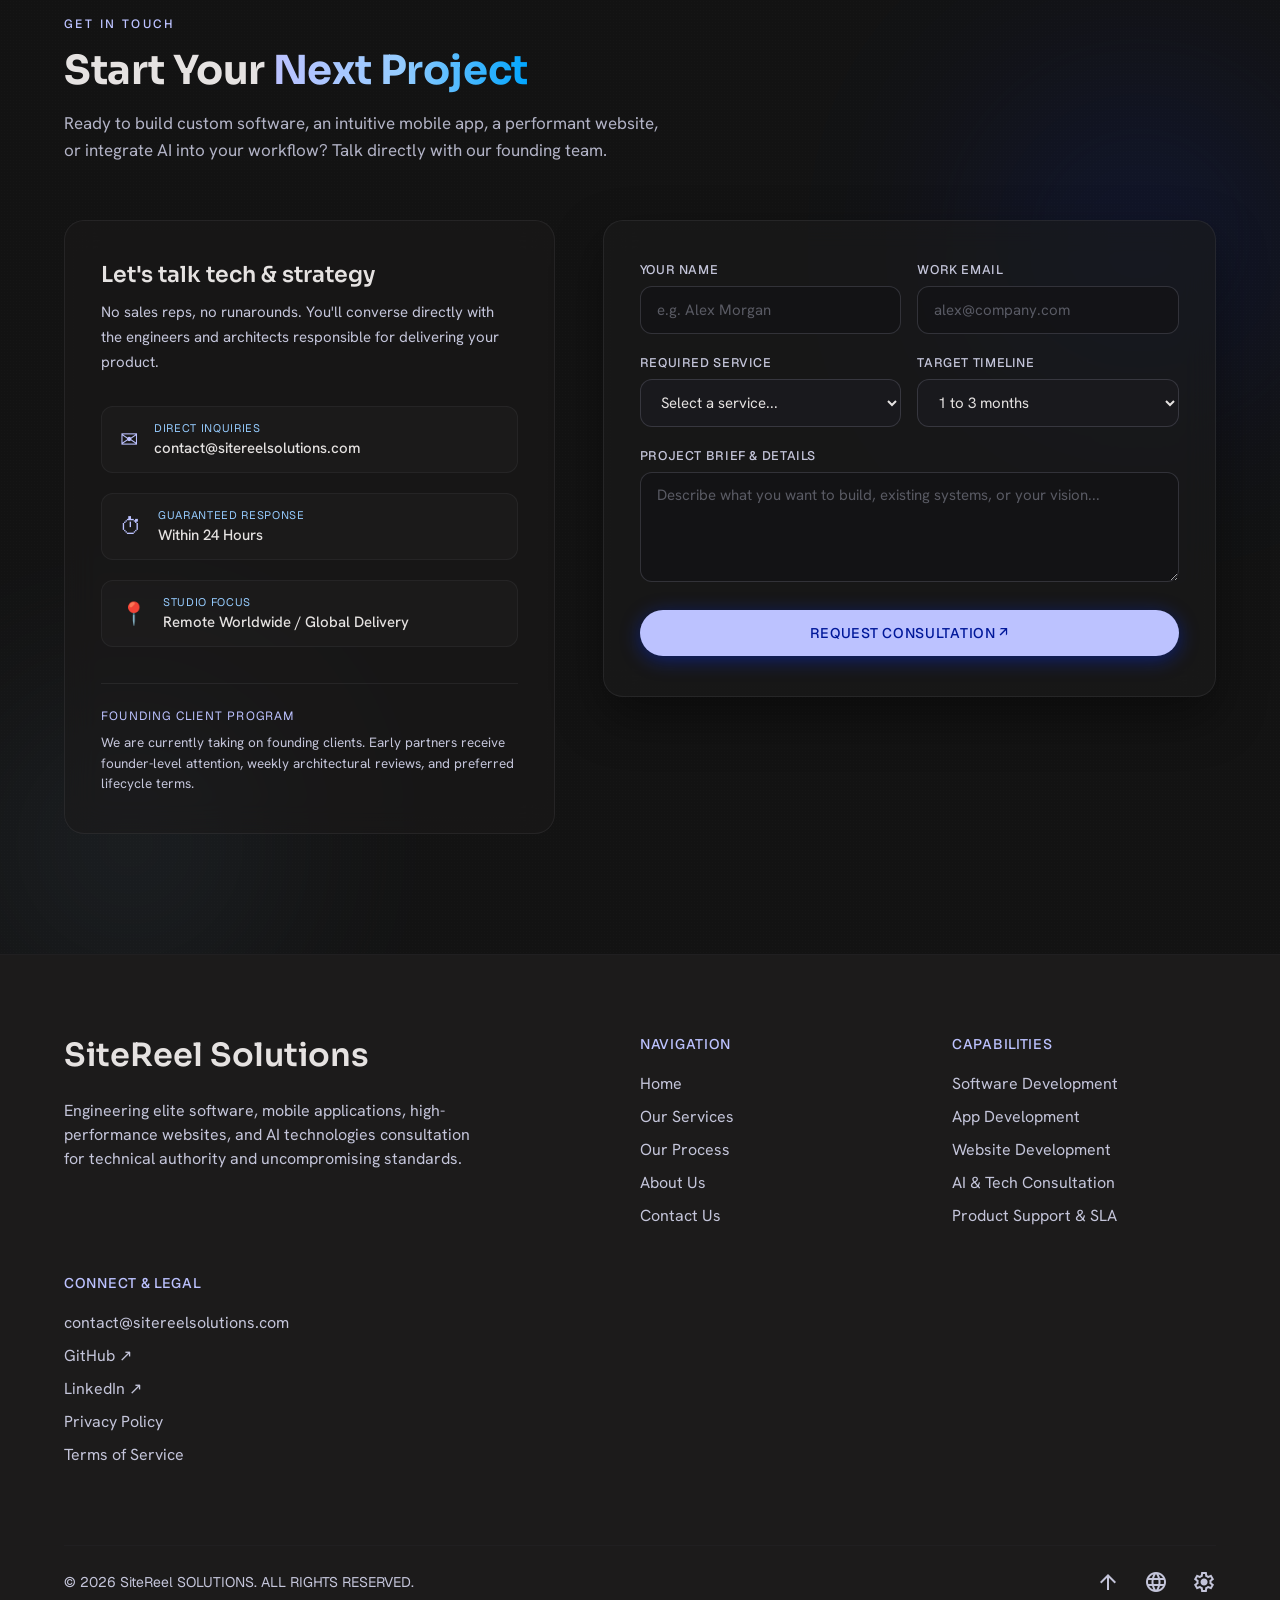
==== commit aaf60fe4: "update about us" ====
--- a/index.html
+++ b/index.html
@@ -302,9 +302,7 @@
 
         </section>
 
-        <!-- =====================================================================
-     ABOUT US SECTION — HTML
-===================================================================== -->
+        <!-- ================= ABOUT US SECTION ================= -->
         <section id="about-us" class="about">
 
             <div class="about__orb about__orb--1" aria-hidden="true"></div>
@@ -313,35 +311,23 @@
 
             <div class="about__inner">
 
-                <!-- header -->
                 <div class="about__header">
-                    <span class="about__eyebrow about-reveal" data-dir="left" data-delay="0">About Us</span>
-                    <h2 class="about__title about-reveal" data-dir="right" data-delay="1">
-                        Two founders. <span class="about__title-accent">One mission.</span>
-                    </h2>
-
-                    <div class="about__badge about-reveal" data-dir="left" data-delay="2">
-                        <span class="about__badge-dot"></span>
-                        <span>New studio — currently taking on our founding clients</span>
+                    <span class="about__eyebrow">About Us</span>
+                    <h2 class="about__title">We build digital experiences with <span class="about__title-accent">clarity, speed, and purpose</span></h2>
+                    <div class="about__badge">
+                        <span class="about__badge-dot" aria-hidden="true"></span>
+                        Founder-led software, app, and AI consulting for businesses ready to grow
                     </div>
                 </div>
 
-                <!-- story + what we do -->
                 <div class="about__content">
-
-                    <div class="about__story about-reveal" data-dir="left" data-delay="0">
-                        <h3 class="about__block-title">Our Story</h3>
+                    <div class="about__story">
+                        <h3 class="about__block-title">Why I started SiteReel</h3>
                         <p class="about__text">
-                            We're a two-person studio just starting out — and that's exactly the point.
-                            No account managers, no layers of process, no juggling your project between
-                            twenty other clients. When you work with us, you work directly with the
-                            people actually building your product.
+                            I started SiteReel Solutions to help businesses move faster without sacrificing technical quality. Too often, companies get stuck between overpriced agencies, generic consultants, and teams that talk in buzzwords instead of delivering real outcomes.
                         </p>
                         <p class="about__text">
-                            We started this company because we saw too many small businesses and
-                            startups get stuck with outdated websites, clunky software, or nobody who
-                            could explain their tech in plain language. We wanted to fix that — with
-                            modern tools, honest communication, and real care about your growth.
+                            My approach is direct and hands-on: I work closely with founders and leadership teams to turn complex goals into dependable digital systems. Whether it is a custom platform, a high-converting website, a mobile experience, or AI-enabled workflows, I build with intention and measurable business value in mind.
                         </p>
                     </div>
 
@@ -349,114 +335,88 @@
                         <span class="about__divider-line"></span>
                     </div>
 
-                    <div class="about__offer about-reveal" data-dir="right" data-delay="1">
-                        <h3 class="about__block-title">What We Do</h3>
-
+                    <div class="about__offer">
+                        <h3 class="about__block-title">What we bring</h3>
                         <ul class="about__list">
-                            <li class="about__list-item">
-                                <span class="about__list-icon">⬡</span>
-                                <div>
-                                    <span class="about__list-title">Software Development</span>
-                                    <span class="about__list-desc">Enterprise software, scalable microservices, and bespoke cloud architectures.</span>
-                                </div>
-                            </li>
-
-                            <li class="about__list-item">
-                                <span class="about__list-icon">📱</span>
-                                <div>
-                                    <span class="about__list-title">App Development</span>
-                                    <span class="about__list-desc">Native &amp; cross-platform iOS and Android mobile applications built for retention.</span>
-                                </div>
-                            </li>
-
-                            <li class="about__list-item">
-                                <span class="about__list-icon">🌐</span>
-                                <div>
-                                    <span class="about__list-title">Website Development</span>
-                                    <span class="about__list-desc">Fast, responsive websites with kinetic design, high search ranking, and conversion focus.</span>
-                                </div>
-                            </li>
-
                             <li class="about__list-item">
                                 <span class="about__list-icon">✦</span>
                                 <div>
-                                    <span class="about__list-title">AI &amp; Technologies Consultation</span>
-                                    <span class="about__list-desc">LLM agent deployment, data engineering, modern tech stack evaluation, and digital roadmap advisory.</span>
+                                    <span class="about__list-title">Technical authority</span>
+                                    <span class="about__list-desc">Architecture, product thinking, and hands-on engineering from discovery through deployment.</span>
                                 </div>
                             </li>
-
                             <li class="about__list-item">
-                                <span class="about__list-icon">⚙</span>
+                                <span class="about__list-icon">◌</span>
                                 <div>
-                                    <span class="about__list-title">Maintenance &amp; Support</span>
-                                    <span class="about__list-desc">We don't disappear after launch — 24/7 reliability, proactive monitoring, and ongoing support.</span>
+                                    <span class="about__list-title">Direct partnership</span>
+                                    <span class="about__list-desc">You work with the people delivering the work, not a distant sales machine or layered agency process.</span>
+                                </div>
+                            </li>
+                            <li class="about__list-item">
+                                <span class="about__list-icon">▣</span>
+                                <div>
+                                    <span class="about__list-title">Built for scale</span>
+                                    <span class="about__list-desc">We design systems that are resilient, maintainable, and ready to evolve as your business grows.</span>
                                 </div>
                             </li>
                         </ul>
                     </div>
-
-                </div>
-
-                <!-- founders -->
+                </div>
+
                 <div class="about__team-header">
-                    <h3 class="about__block-title about-reveal" data-dir="left" data-delay="0">Meet the Founders</h3>
-                    <p class="about__text about-reveal" data-dir="right" data-delay="1">
-                        The two people behind every line of code and every conversation.
+                    <h3 class="about__block-title">Built by engineers, guided by strategy</h3>
+                    <p class="about__text">
+                        Our work blends engineering rigor with product intuition, helping clients move from idea to execution without friction.
                     </p>
                 </div>
 
                 <div class="about__founders">
-
-                    <article class="founder-card about-reveal" data-dir="left" data-delay="0">
+                    <article class="founder-card about-reveal" data-dir="left" style="--d:0;">
                         <div class="founder-card__avatar">
-                            <span class="founder-card__avatar-icon">💻</span>
-                        </div>
-                        <h4 class="founder-card__name">Engineering Lead</h4>
-                        <span class="founder-card__role">Co-Founder · Architecture &amp; Systems</span>
+                            <span class="founder-card__avatar-icon">A</span>
+                        </div>
+                        <h3 class="founder-card__name">Ari Bennett</h3>
+                        <span class="founder-card__role">Founder &amp; CTO</span>
                         <p class="founder-card__bio">
-                            Specializing in distributed backend architectures, scalable database schemas, high-performance APIs, and AI integrations that operate reliably under scale.
+                            Ari leads product architecture and engineering strategy, blending systems thinking with a sharp eye for user experience and delivery velocity.
                         </p>
                     </article>
 
-                    <article class="founder-card about-reveal" data-dir="right" data-delay="1">
+                    <article class="founder-card about-reveal" data-dir="right" style="--d:1;">
                         <div class="founder-card__avatar">
-                            <span class="founder-card__avatar-icon">🎯</span>
-                        </div>
-                        <h4 class="founder-card__name">Product Lead</h4>
-                        <span class="founder-card__role">Co-Founder · Kinetic Design &amp; Strategy</span>
+                            <span class="founder-card__avatar-icon">S</span>
+                        </div>
+                        <h3 class="founder-card__name">Sofia Chen</h3>
+                        <span class="founder-card__role">Product &amp; AI Strategist</span>
                         <p class="founder-card__bio">
-                            Specializing in intuitive UX flows, kinetic motion design, brand positioning, and helping clients define features that create tangible business value.
+                            Sofia connects business goals to product decisions, ensuring each build aligns with customer needs, operational workflows, and future growth opportunities.
                         </p>
                     </article>
-
-                </div>
-
-                <!-- why work with a new studio -->
+                </div>
+
                 <div class="about__pillars">
-
-                    <div class="pillar about-reveal" data-dir="left" data-delay="0">
-                        <span class="pillar__icon">🤝</span>
-                        <h4 class="pillar__title">Founder-Level Attention</h4>
-                        <p class="pillar__desc">You work directly with us — every project gets our full, undivided focus without intermediary agency layers.</p>
-                    </div>
-
-                    <div class="pillar about-reveal" data-dir="right" data-delay="1">
+                    <article class="pillar about-reveal" data-dir="left" style="--d:0;">
                         <span class="pillar__icon">⚡</span>
-                        <h4 class="pillar__title">Modern, Future-Proof Builds</h4>
-                        <p class="pillar__desc">Engineered with today's state-of-the-art standards and AI capabilities, so your tech never becomes obsolete.</p>
-                    </div>
-
-                    <div class="pillar about-reveal" data-dir="left" data-delay="2">
-                        <span class="pillar__icon">🌱</span>
-                        <h4 class="pillar__title">Growing Together</h4>
-                        <p class="pillar__desc">Our reputation is tied to your launch outcome. Early clients get our complete technical dedication.</p>
-                    </div>
-
-                </div>
-
-            </div>
+                        <h4 class="pillar__title">Move fast without chaos</h4>
+                        <p class="pillar__desc">We use structured workflows and transparent milestones so momentum stays high without creating technical debt.</p>
+                    </article>
+
+                    <article class="pillar about-reveal" data-dir="left" style="--d:1;">
+                        <span class="pillar__icon">🧠</span>
+                        <h4 class="pillar__title">Design with intent</h4>
+                        <p class="pillar__desc">From UX direction to system architecture, every detail is shaped to support clarity, conversion, and long-term usability.</p>
+                    </article>
+
+                    <article class="pillar about-reveal" data-dir="right" style="--d:2;">
+                        <span class="pillar__icon">🛡</span>
+                        <h4 class="pillar__title">Build to last</h4>
+                        <p class="pillar__desc">We emphasize clean code, secure systems, and scalable infrastructure so your platform remains stable as demand grows.</p>
+                    </article>
+                </div>
+
+            </div>
+
         </section>
-        <!-- ================= END ABOUT US SECTION HTML ================= -->
 
         <!-- ================= CONTACT US SECTION ================= -->
         <section id="contact" class="contact">
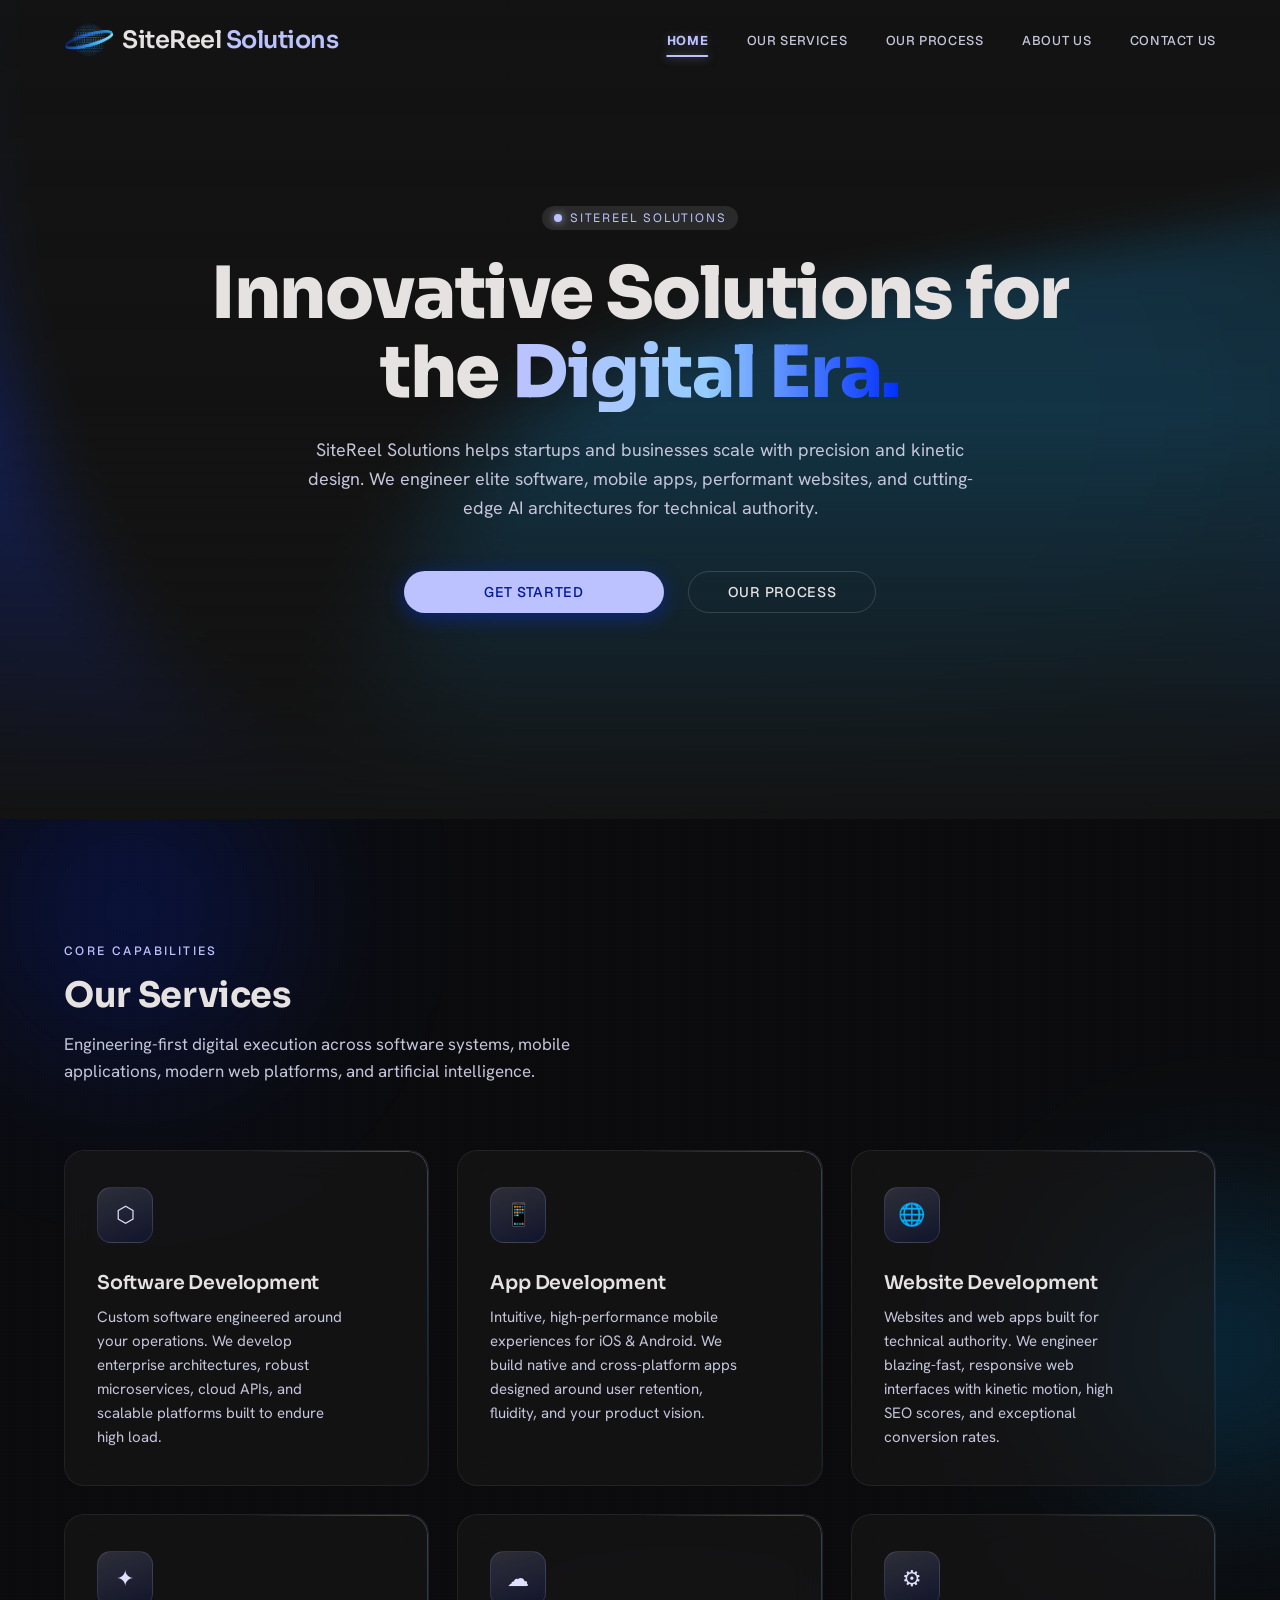
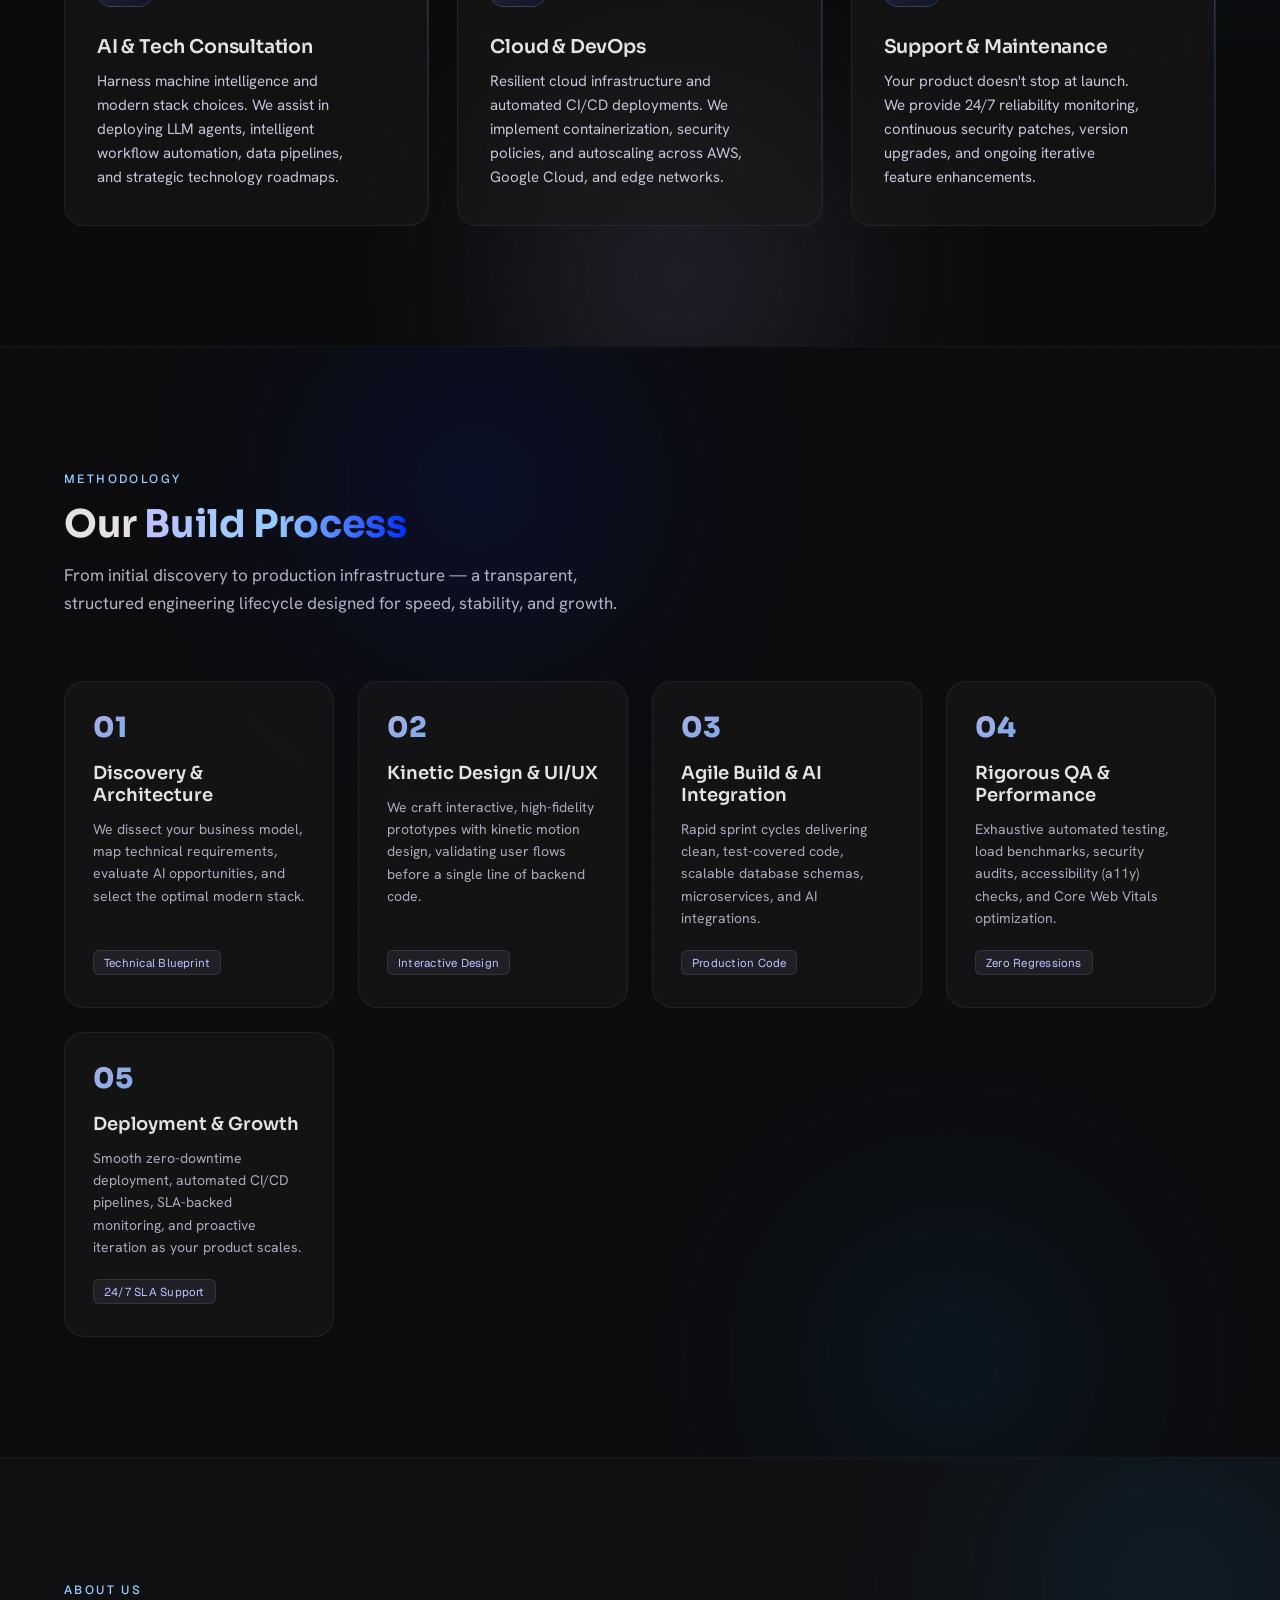
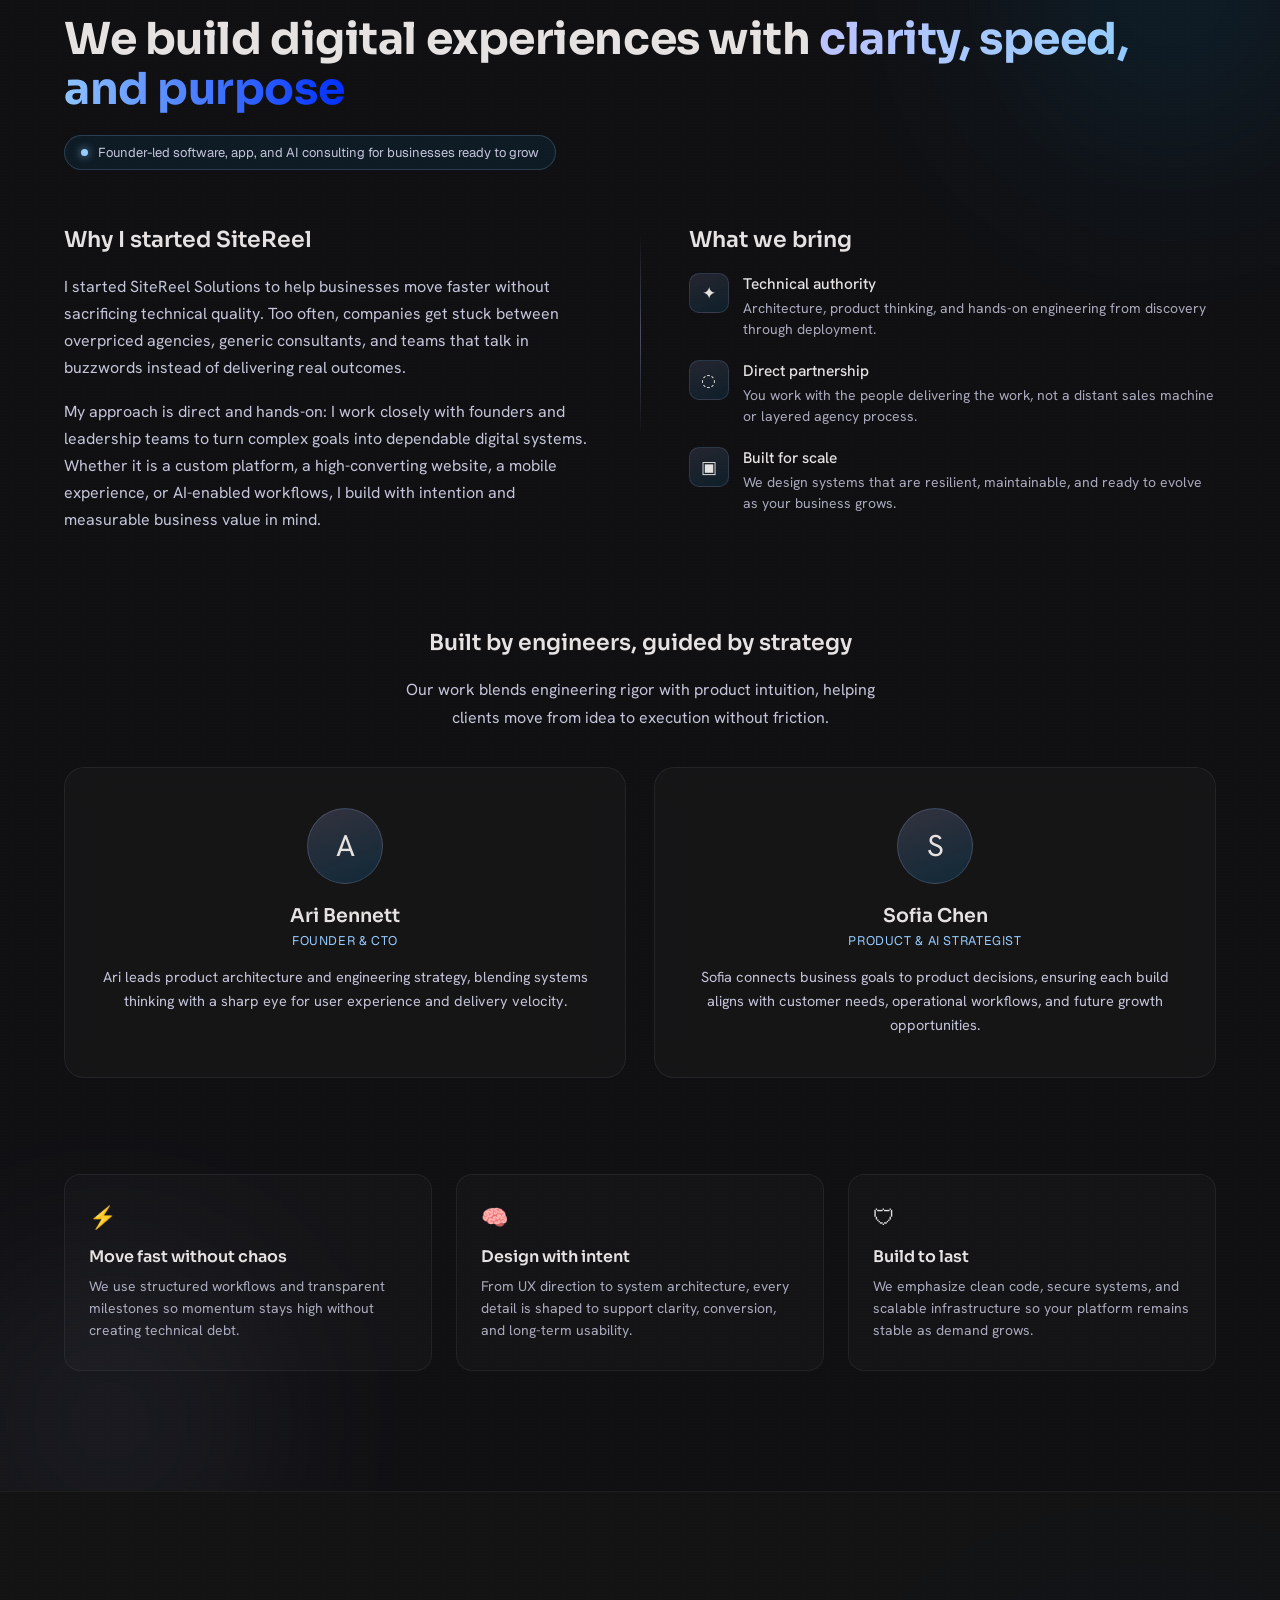
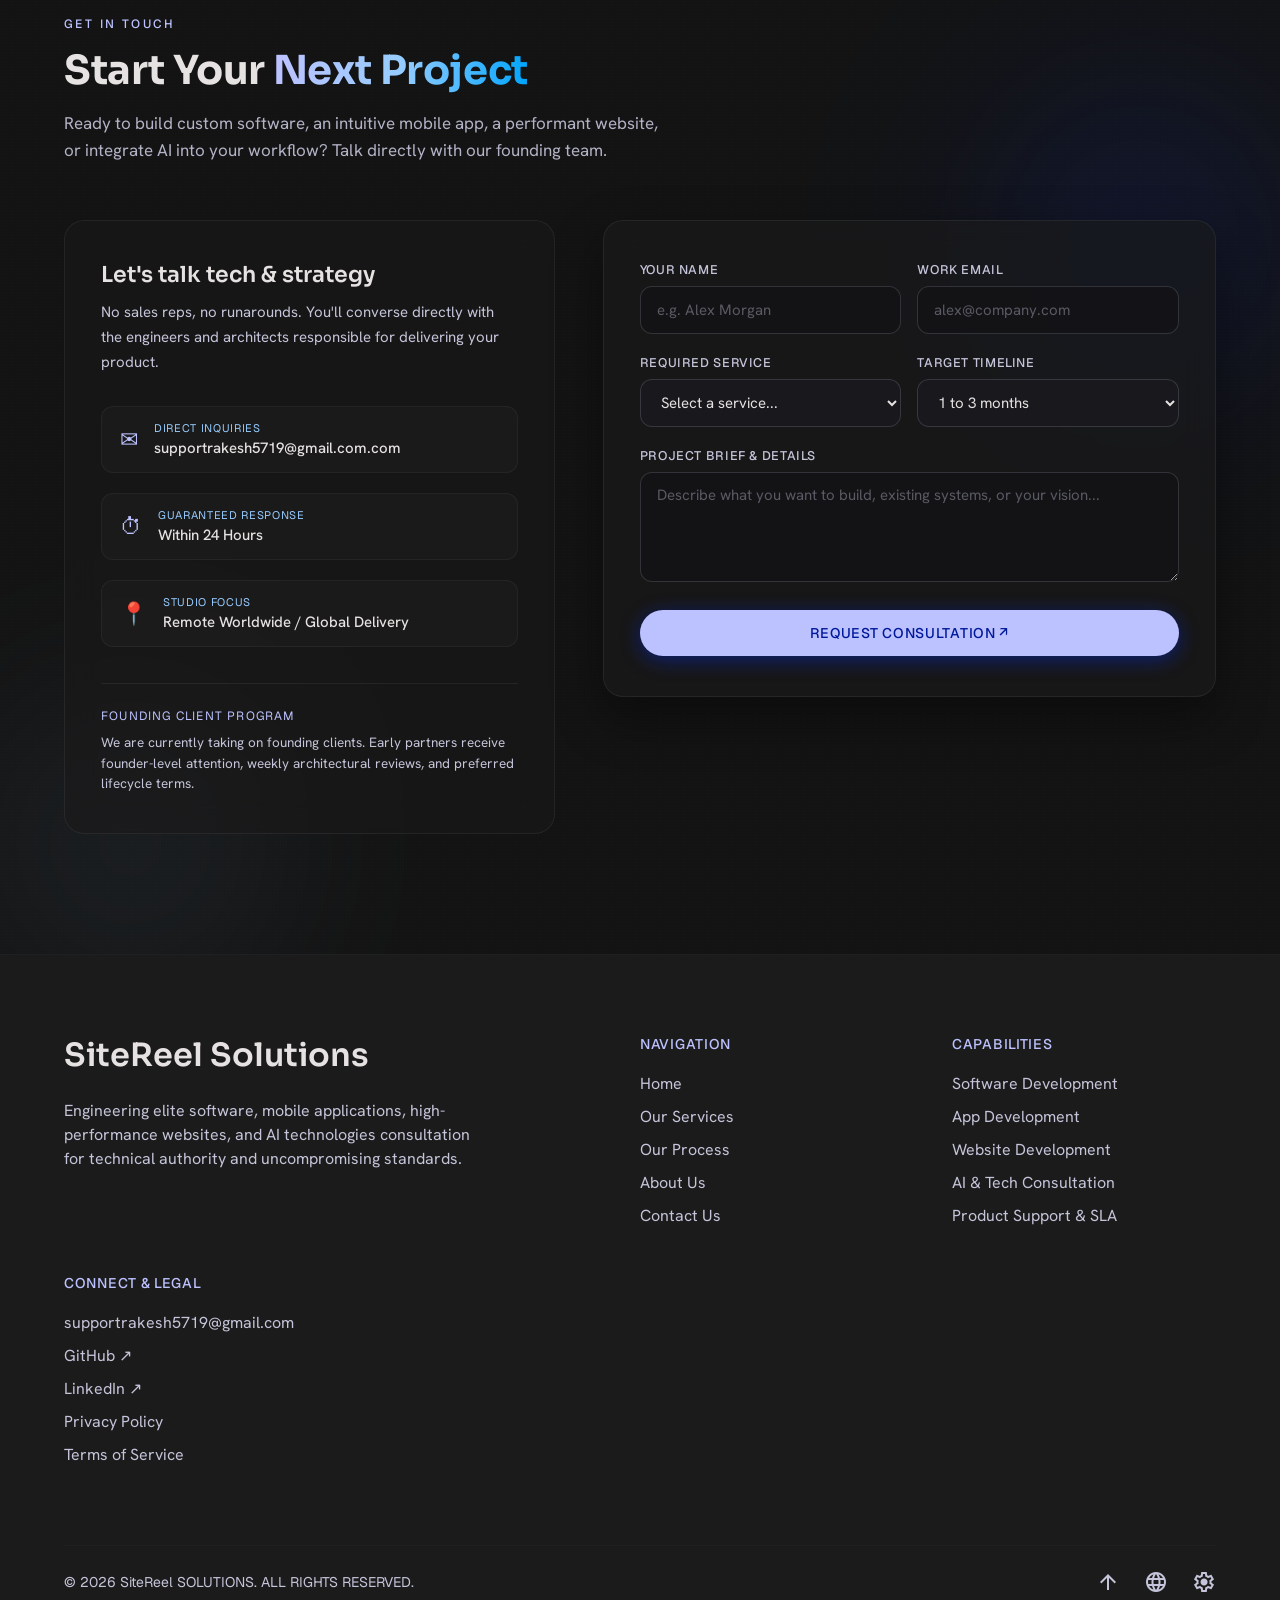
==== commit b4bfaf85: "update contact info" ====
--- a/index.html
+++ b/index.html
@@ -444,11 +444,11 @@
                         </p>
 
                         <div class="contact__channels">
-                            <a href="mailto:contact@sitereelsolutions.com" class="contact-channel" title="Email SiteReel Solutions">
+                            <a href="mailto:supportrakesh5719@gmail.com" class="contact-channel" title="Email SiteReel Solutions">
                                 <span class="contact-channel__icon">✉</span>
                                 <div>
                                     <span class="contact-channel__label">Direct Inquiries</span>
-                                    <span class="contact-channel__val">contact@sitereelsolutions.com</span>
+                                    <span class="contact-channel__val">supportrakesh5719@gmail.com.com</span>
                                 </div>
                             </a>
 
@@ -625,8 +625,8 @@
                         Connect &amp; Legal
                     </span>
 
-                    <a href="mailto:contact@sitereelsolutions.com">
-                        contact@sitereelsolutions.com
+                    <a href="mailto:supportrakesh5719@gmail.com">
+                        supportrakesh5719@gmail.com
                     </a>
 
                     <a href="https://github.com/rakesh-mishra5719/sitereelsolutions" target="_blank" rel="noopener noreferrer">
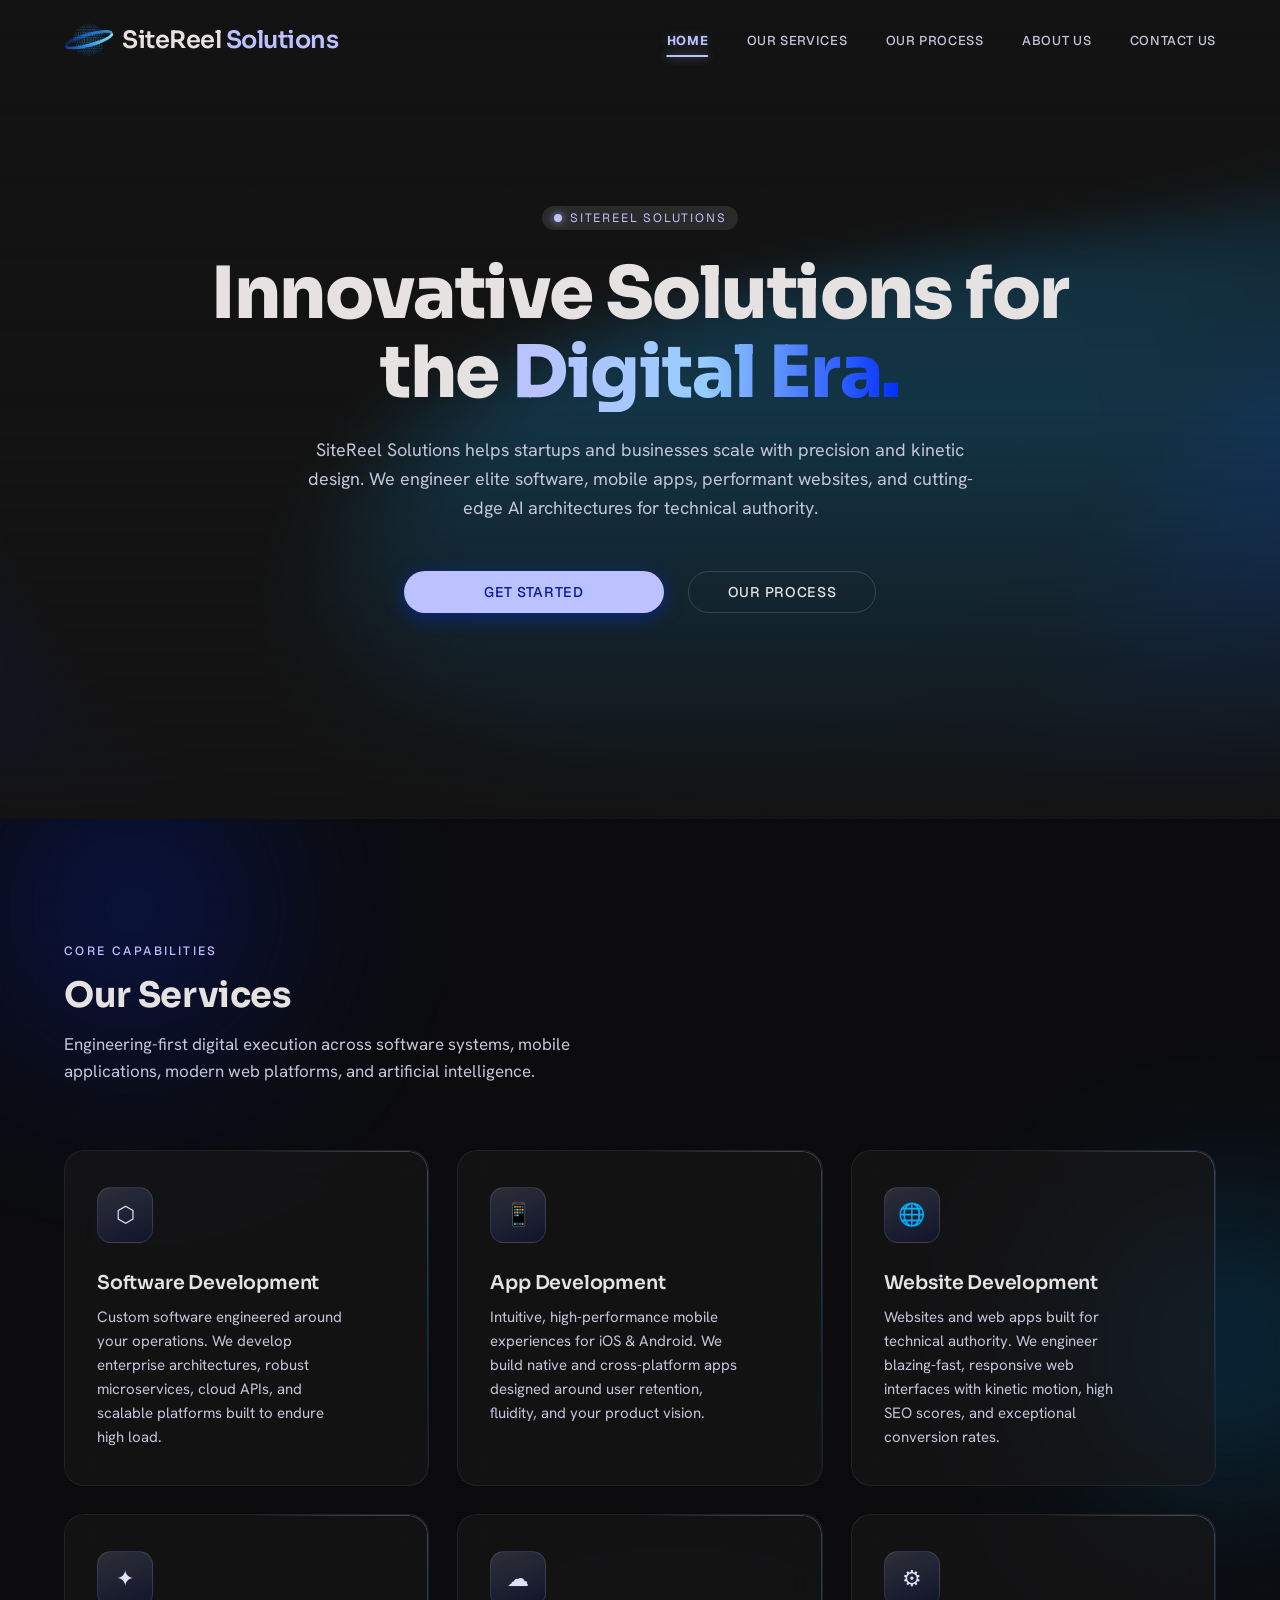
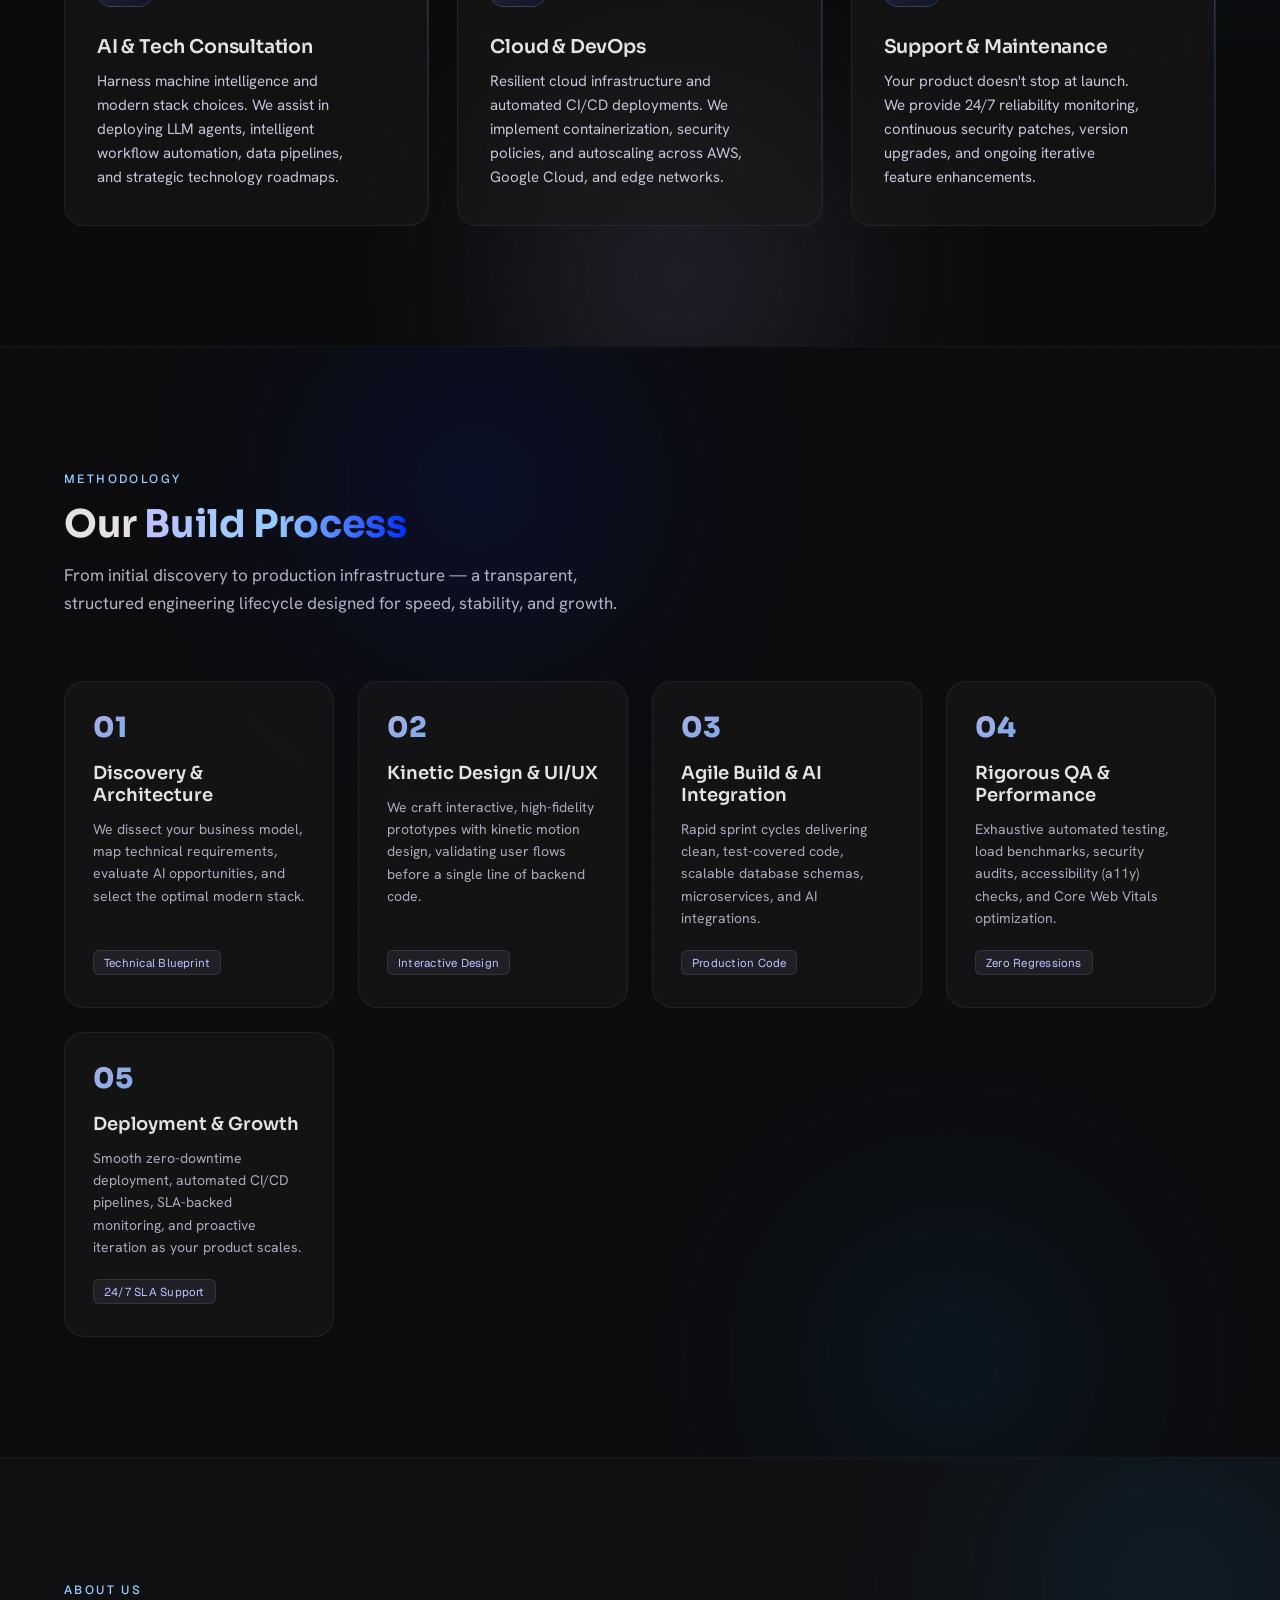
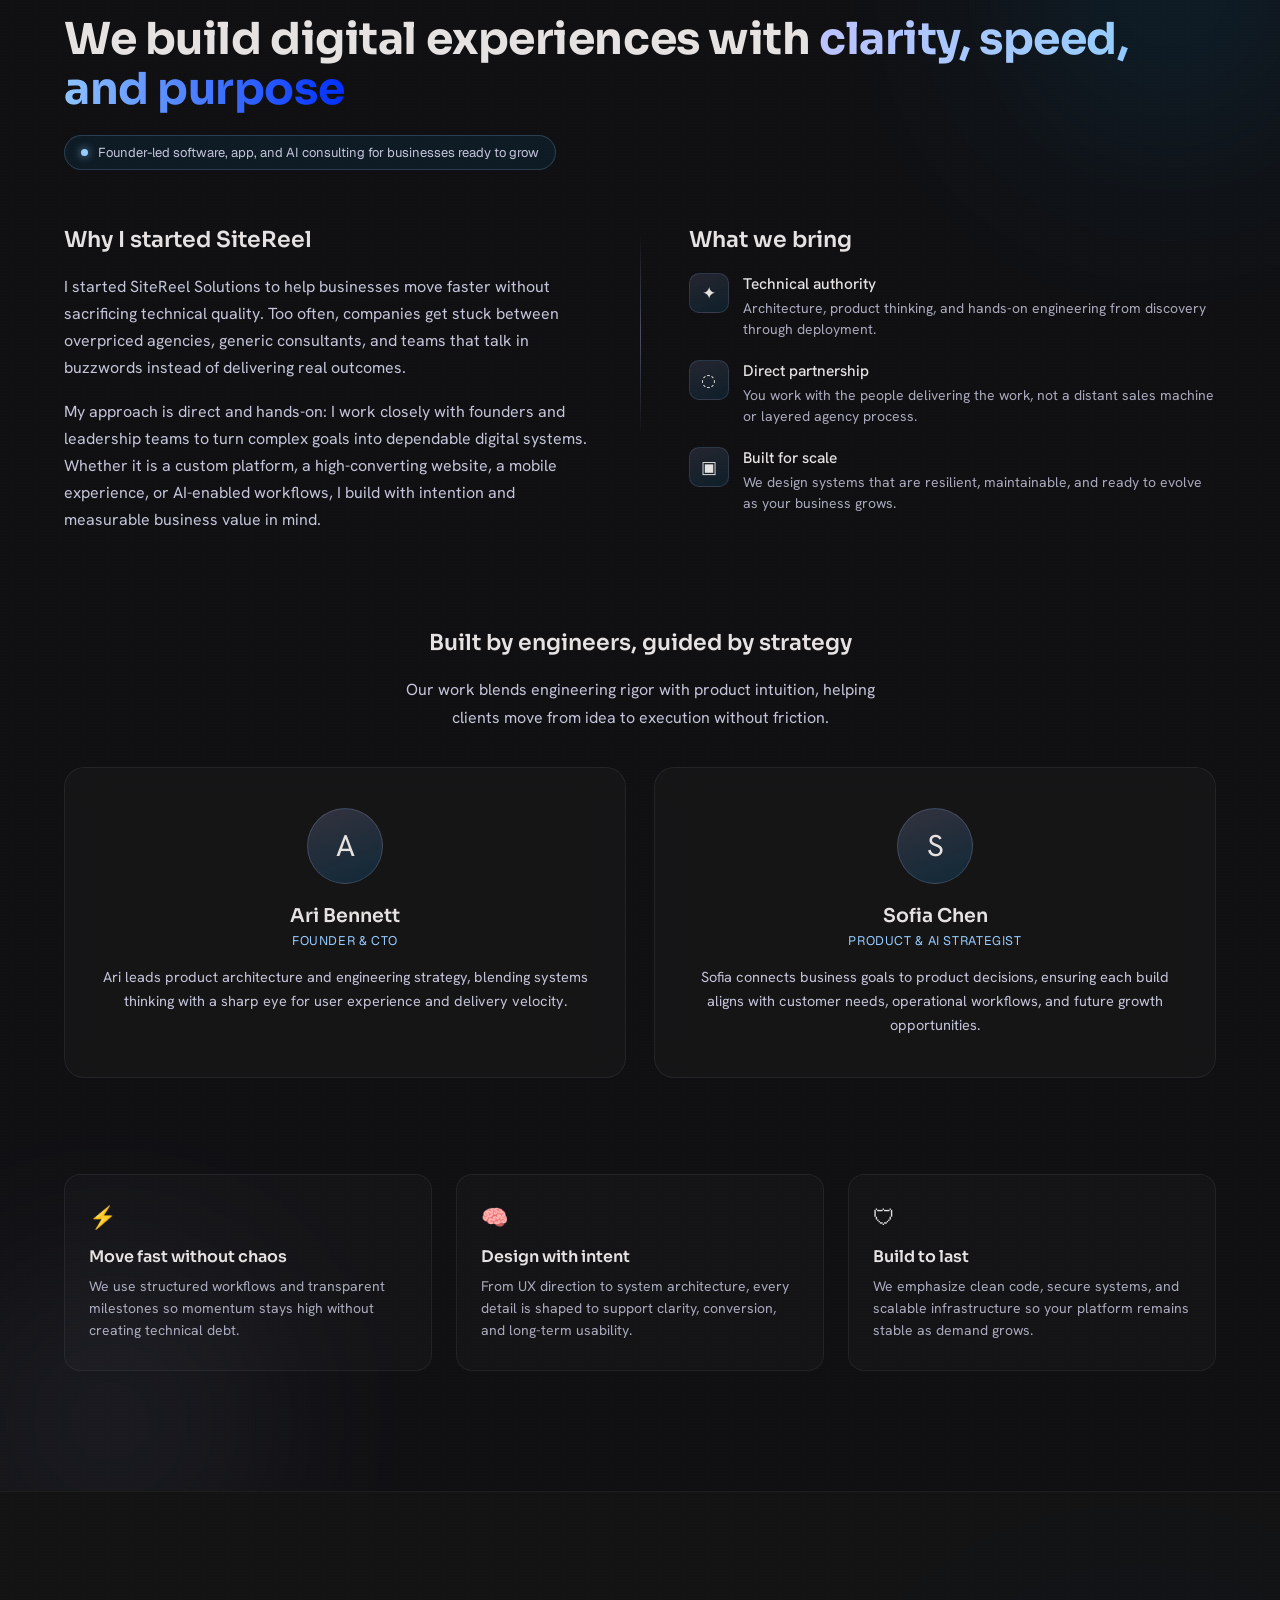
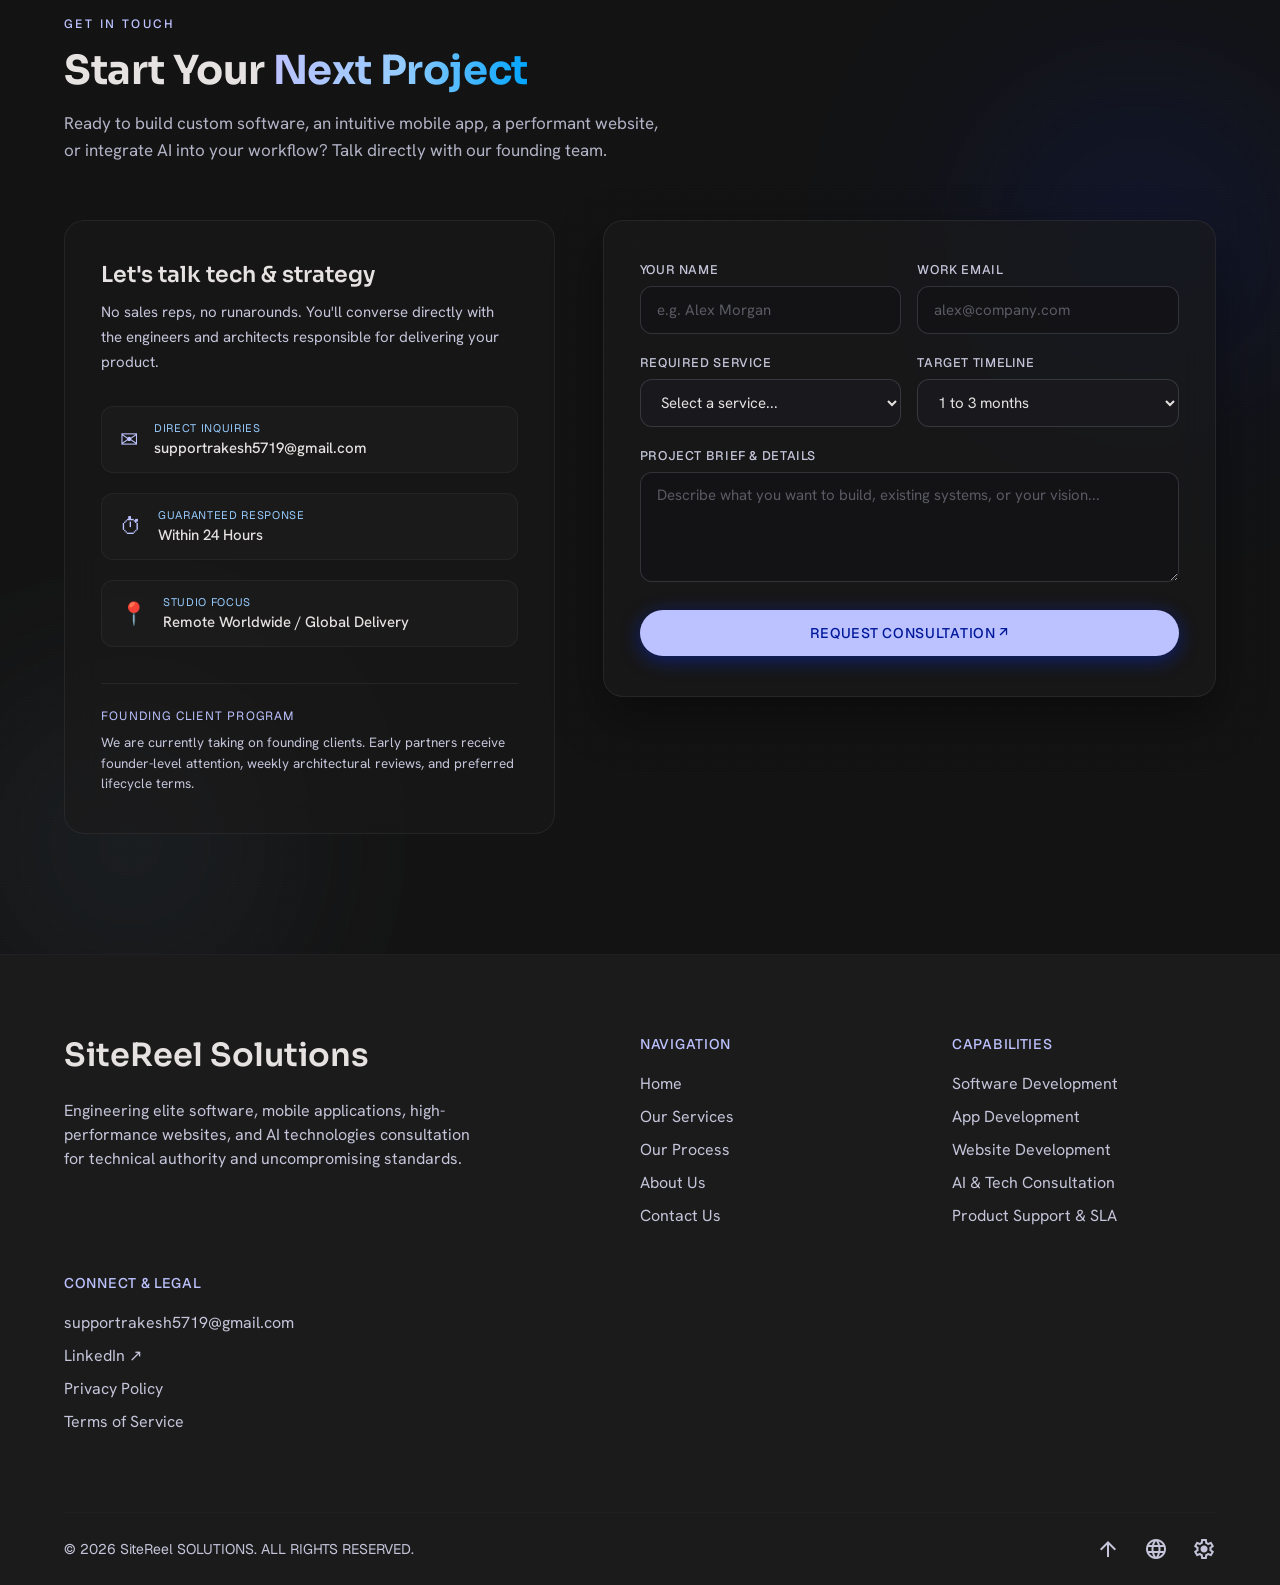
==== commit 99d6249e: "bug fix in contact us and remove github link" ====
--- a/index.html
+++ b/index.html
@@ -448,7 +448,7 @@
                                 <span class="contact-channel__icon">✉</span>
                                 <div>
                                     <span class="contact-channel__label">Direct Inquiries</span>
-                                    <span class="contact-channel__val">supportrakesh5719@gmail.com.com</span>
+                                    <span class="contact-channel__val">supportrakesh5719@gmail.com</span>
                                 </div>
                             </a>
 
@@ -629,10 +629,6 @@
                         supportrakesh5719@gmail.com
                     </a>
 
-                    <a href="https://github.com/rakesh-mishra5719/sitereelsolutions" target="_blank" rel="noopener noreferrer">
-                        GitHub ↗
-                    </a>
-
                     <a href="https://linkedin.com" target="_blank" rel="noopener noreferrer">
                         LinkedIn ↗
                     </a>
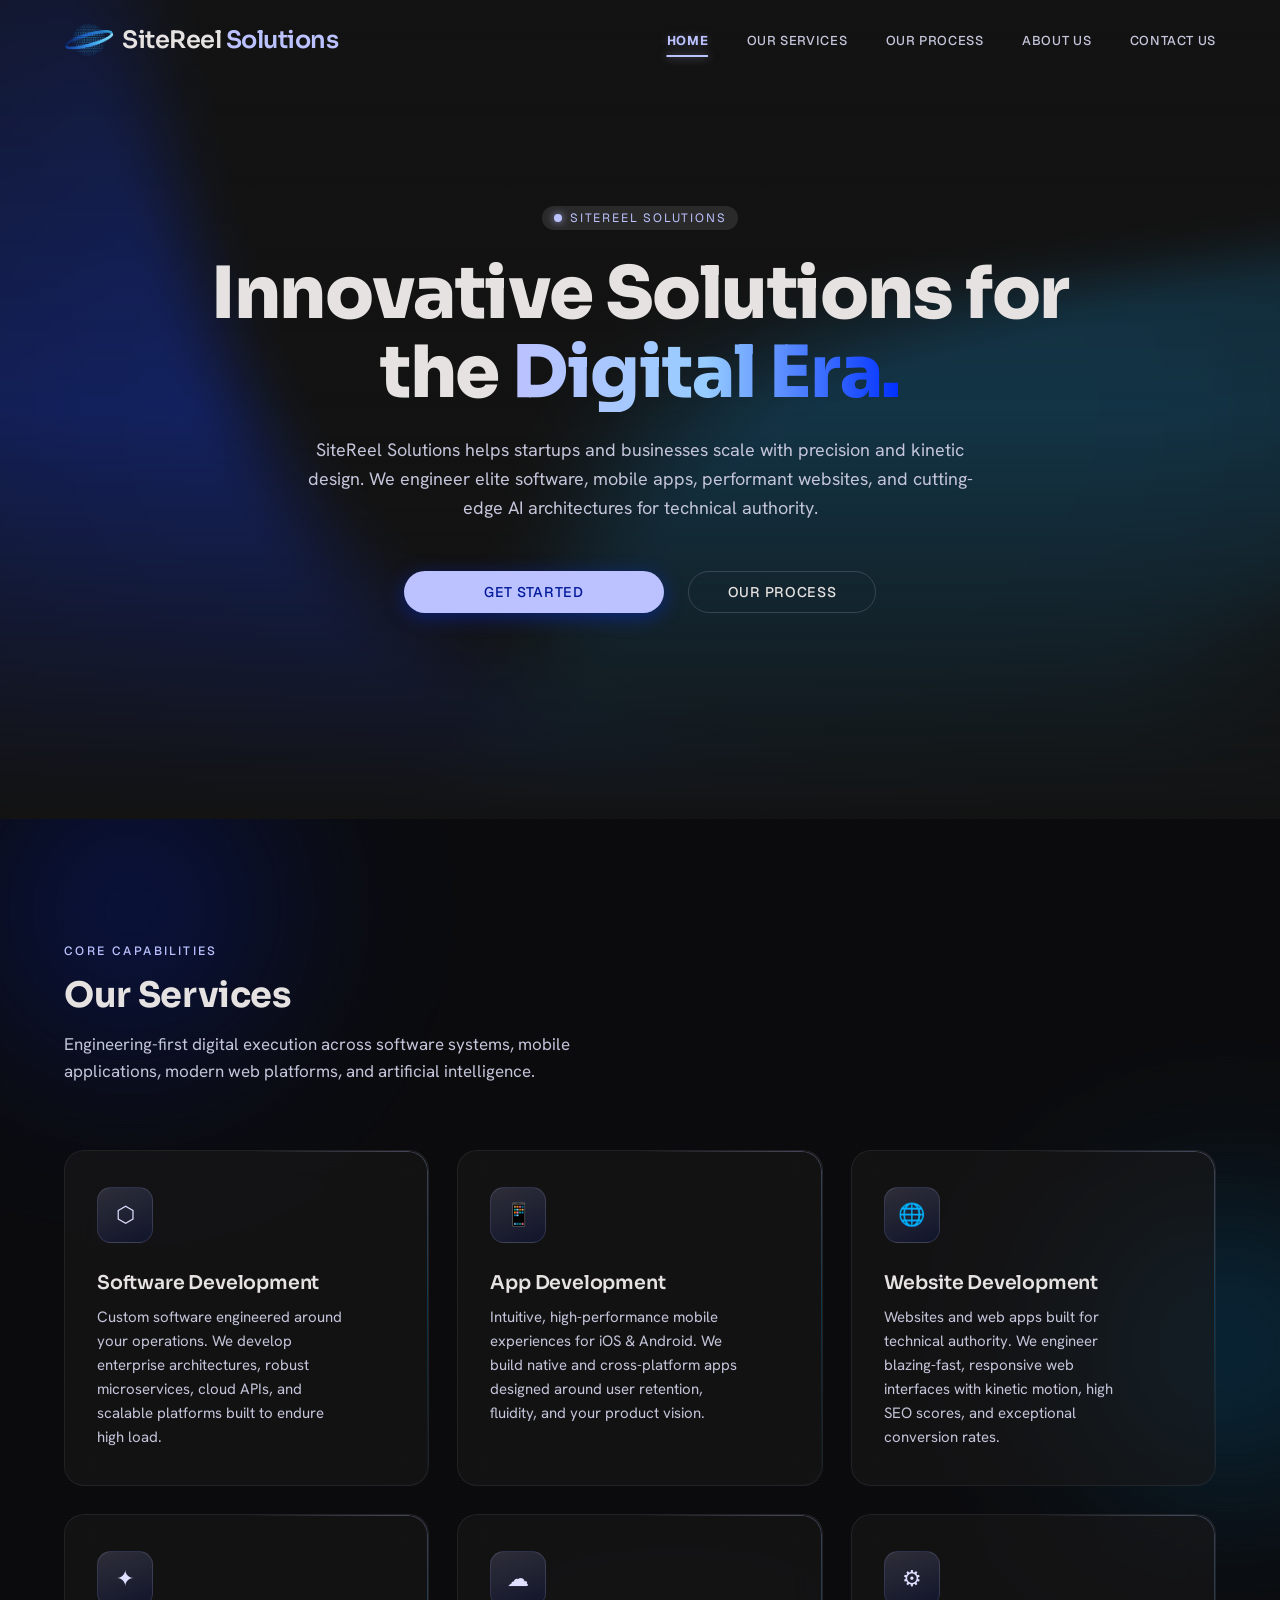
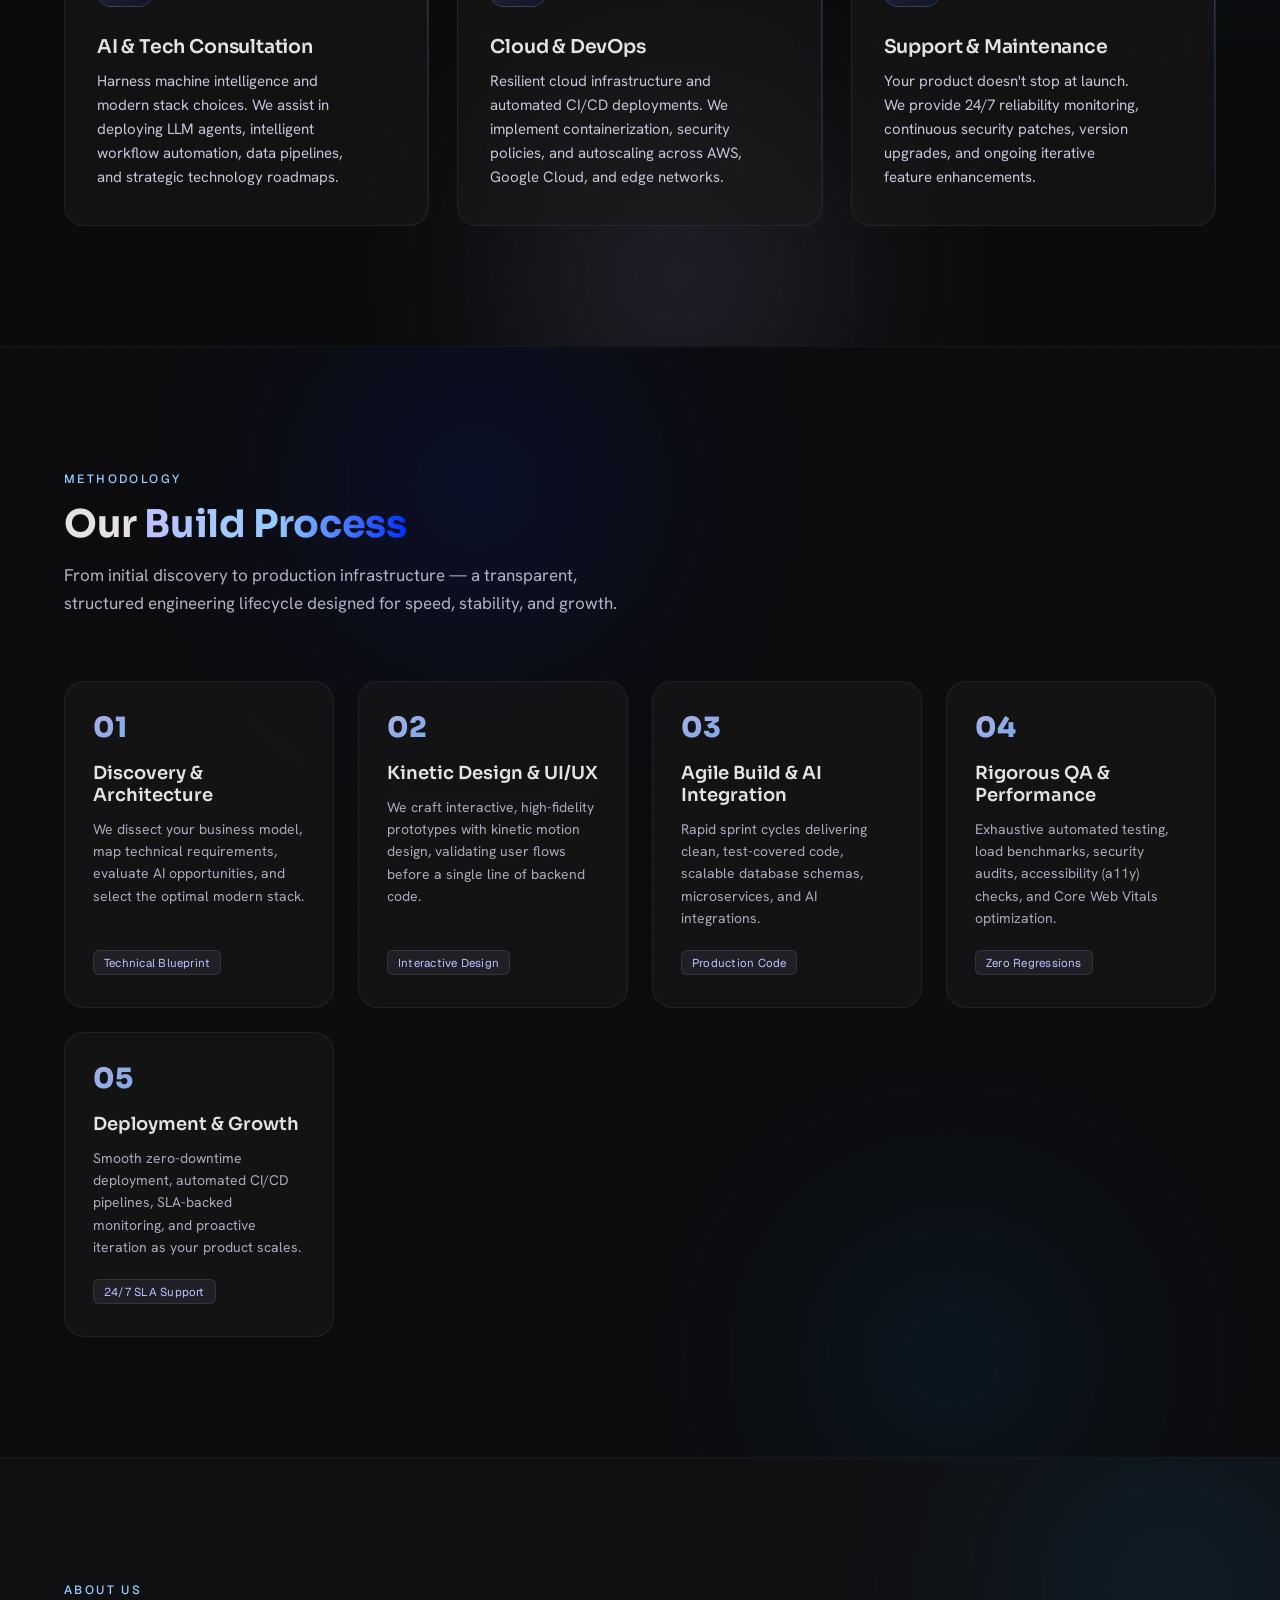
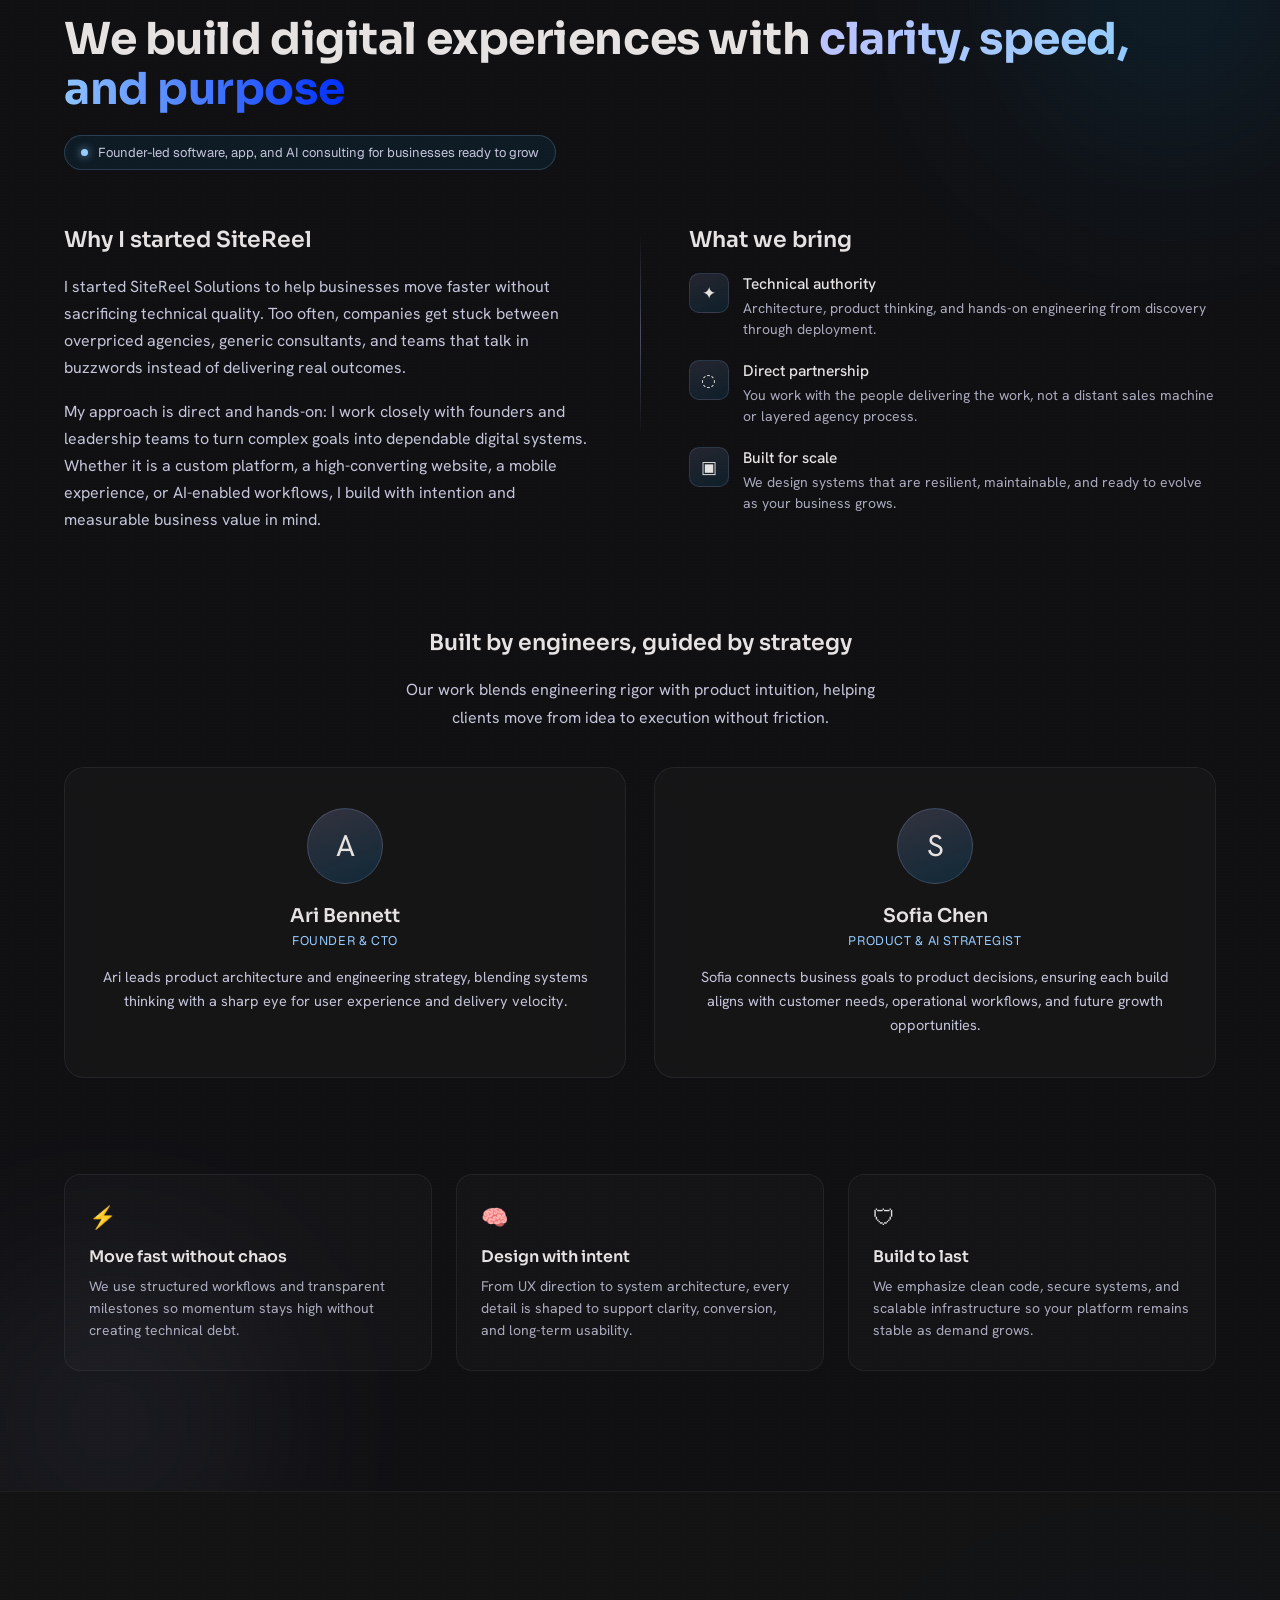
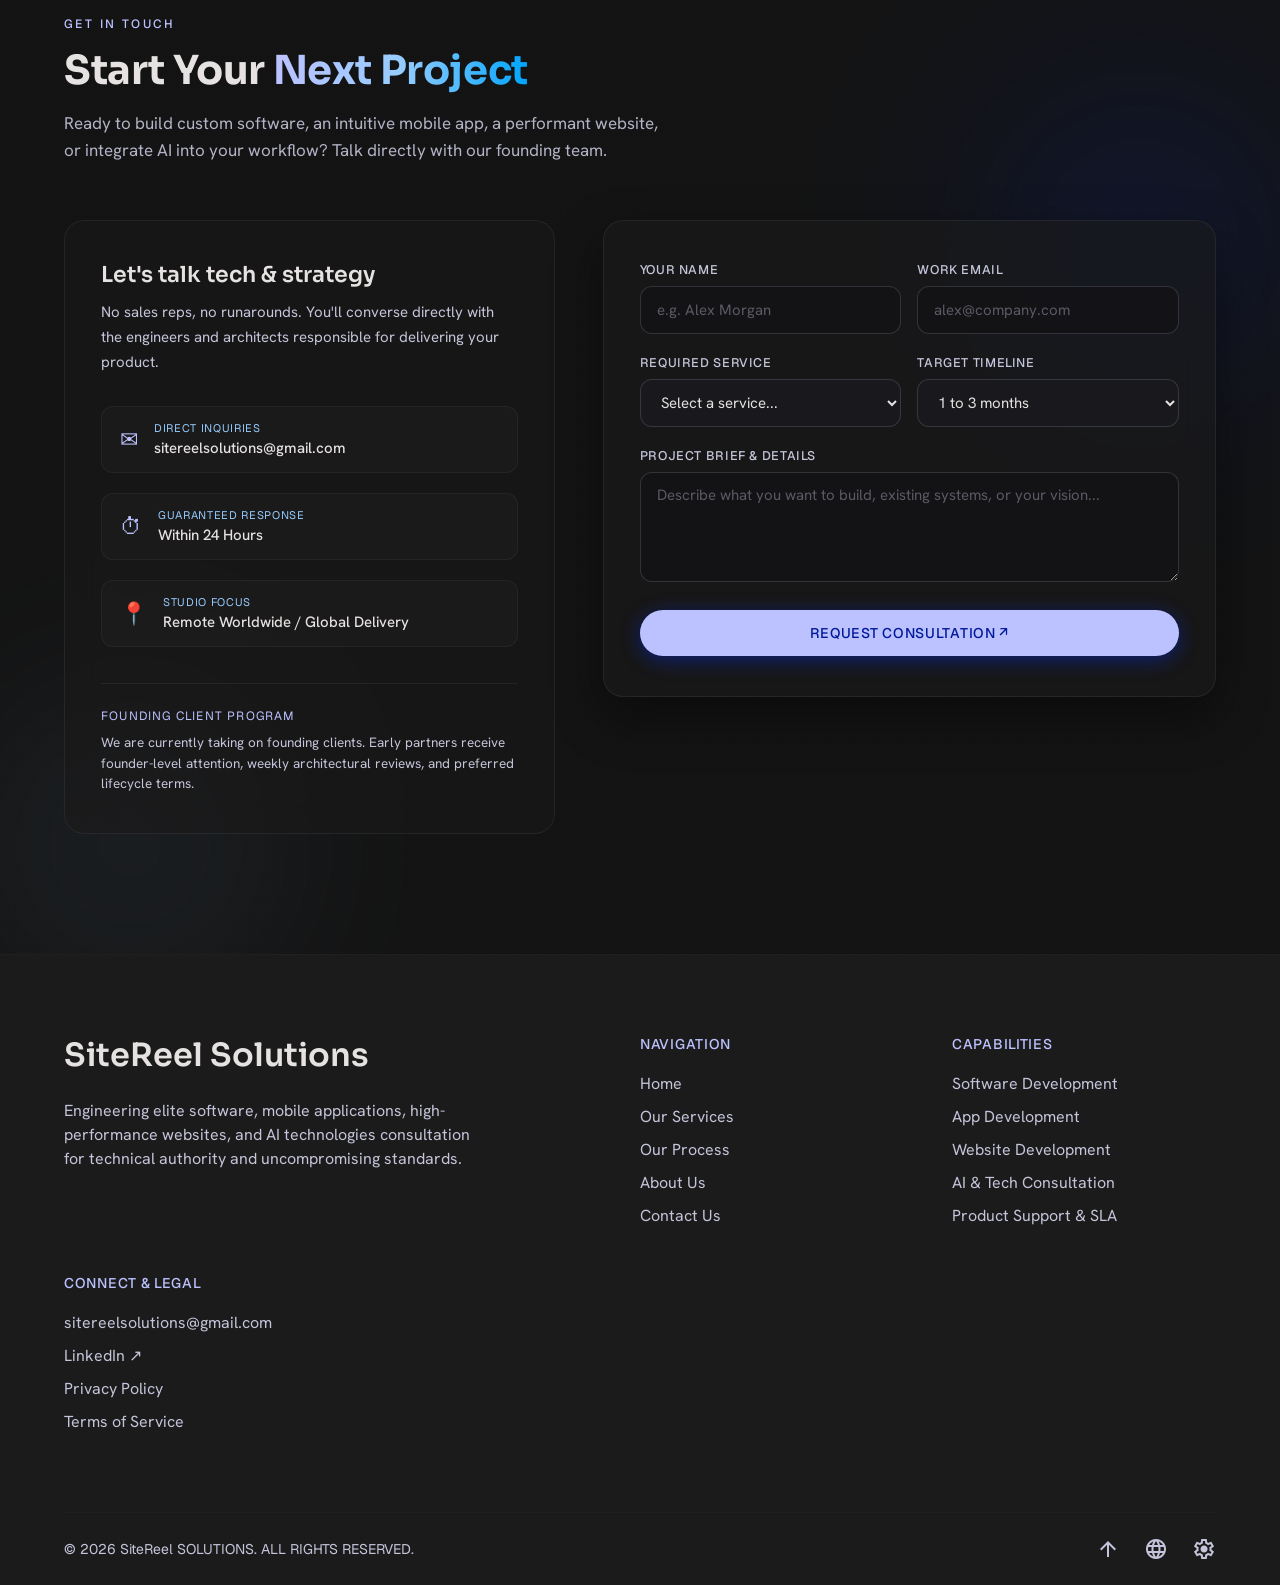
==== commit 31dfac3e: "fix : email id fix" ====
--- a/index.html
+++ b/index.html
@@ -444,11 +444,11 @@
                         </p>
 
                         <div class="contact__channels">
-                            <a href="mailto:supportrakesh5719@gmail.com" class="contact-channel" title="Email SiteReel Solutions">
+                            <a href="mailto:sitereelsolutions@gmail.com" class="contact-channel" title="Email SiteReel Solutions">
                                 <span class="contact-channel__icon">✉</span>
                                 <div>
                                     <span class="contact-channel__label">Direct Inquiries</span>
-                                    <span class="contact-channel__val">supportrakesh5719@gmail.com</span>
+                                    <span class="contact-channel__val">sitereelsolutions@gmail.com</span>
                                 </div>
                             </a>
 
@@ -625,8 +625,8 @@
                         Connect &amp; Legal
                     </span>
 
-                    <a href="mailto:supportrakesh5719@gmail.com">
-                        supportrakesh5719@gmail.com
+                    <a href="mailto:sitereelsolutions@gmail.com">
+                        sitereelsolutions@gmail.com
                     </a>
 
                     <a href="https://linkedin.com" target="_blank" rel="noopener noreferrer">
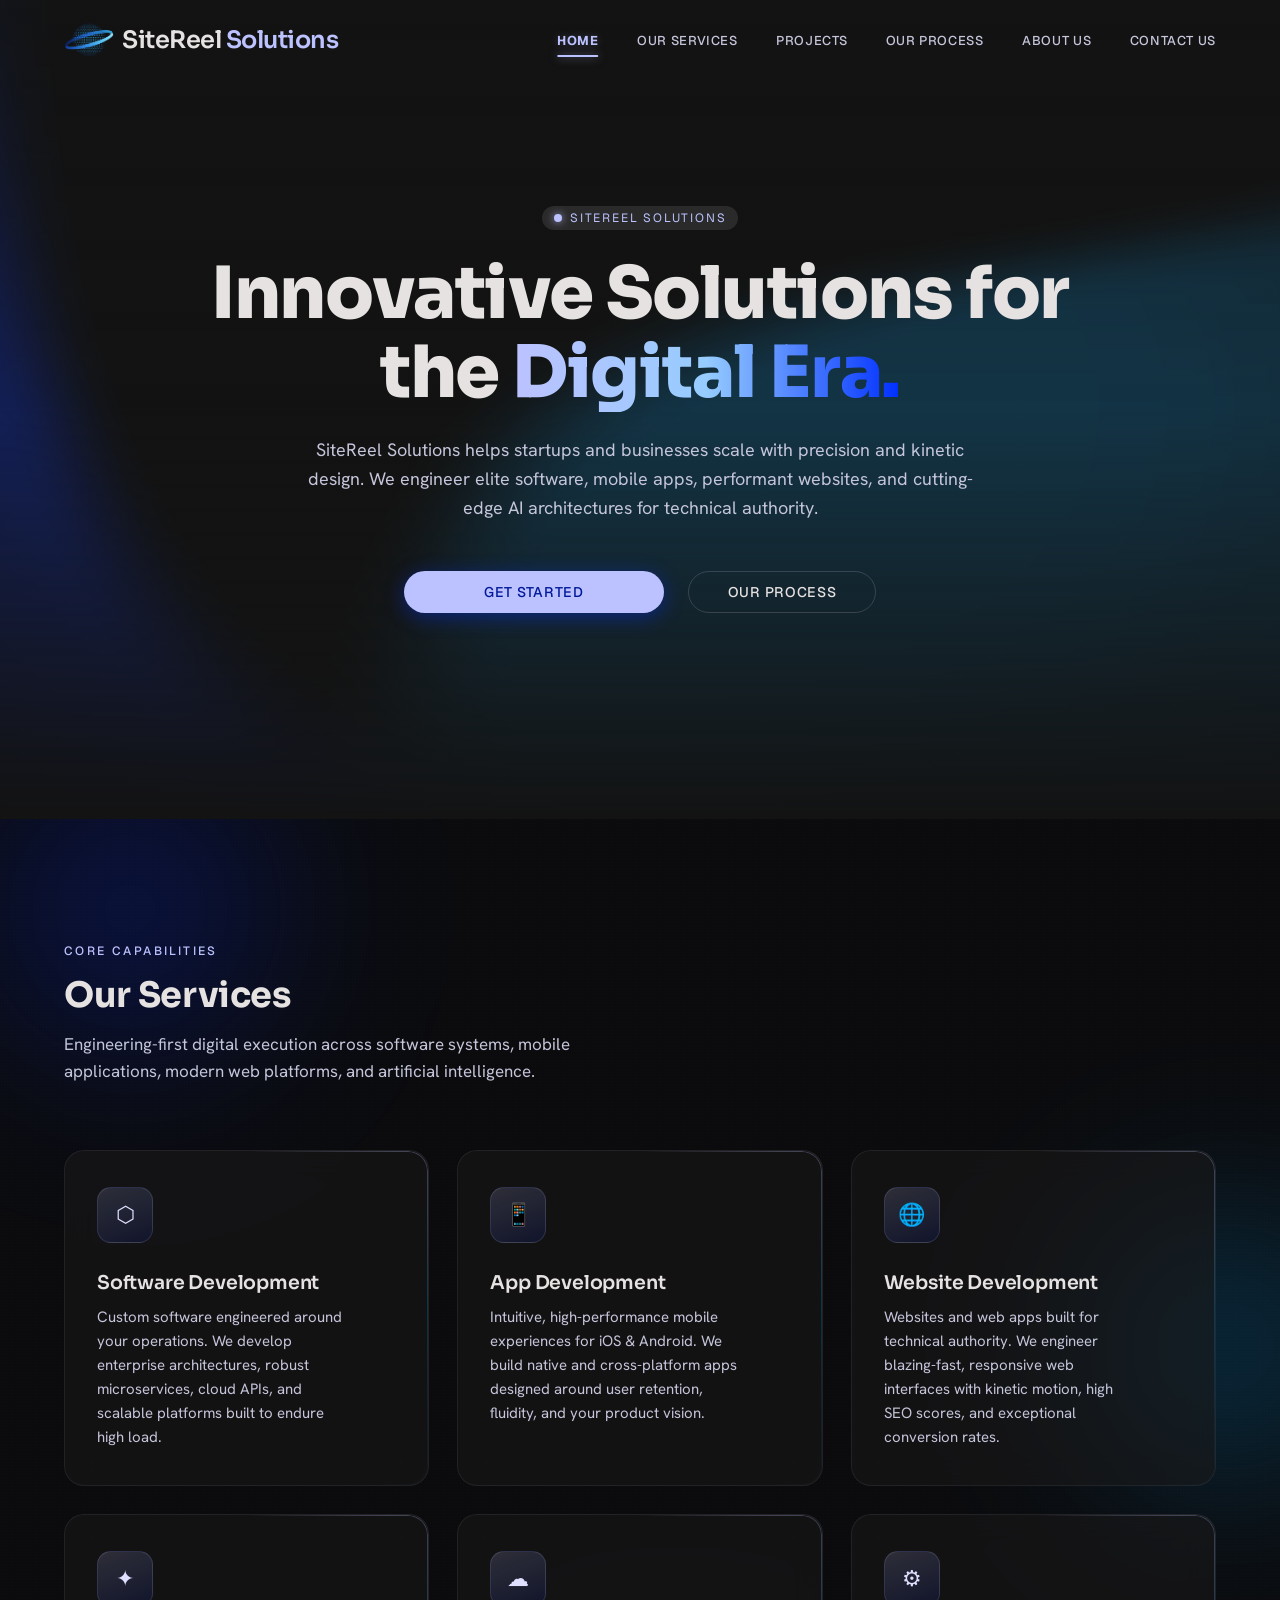
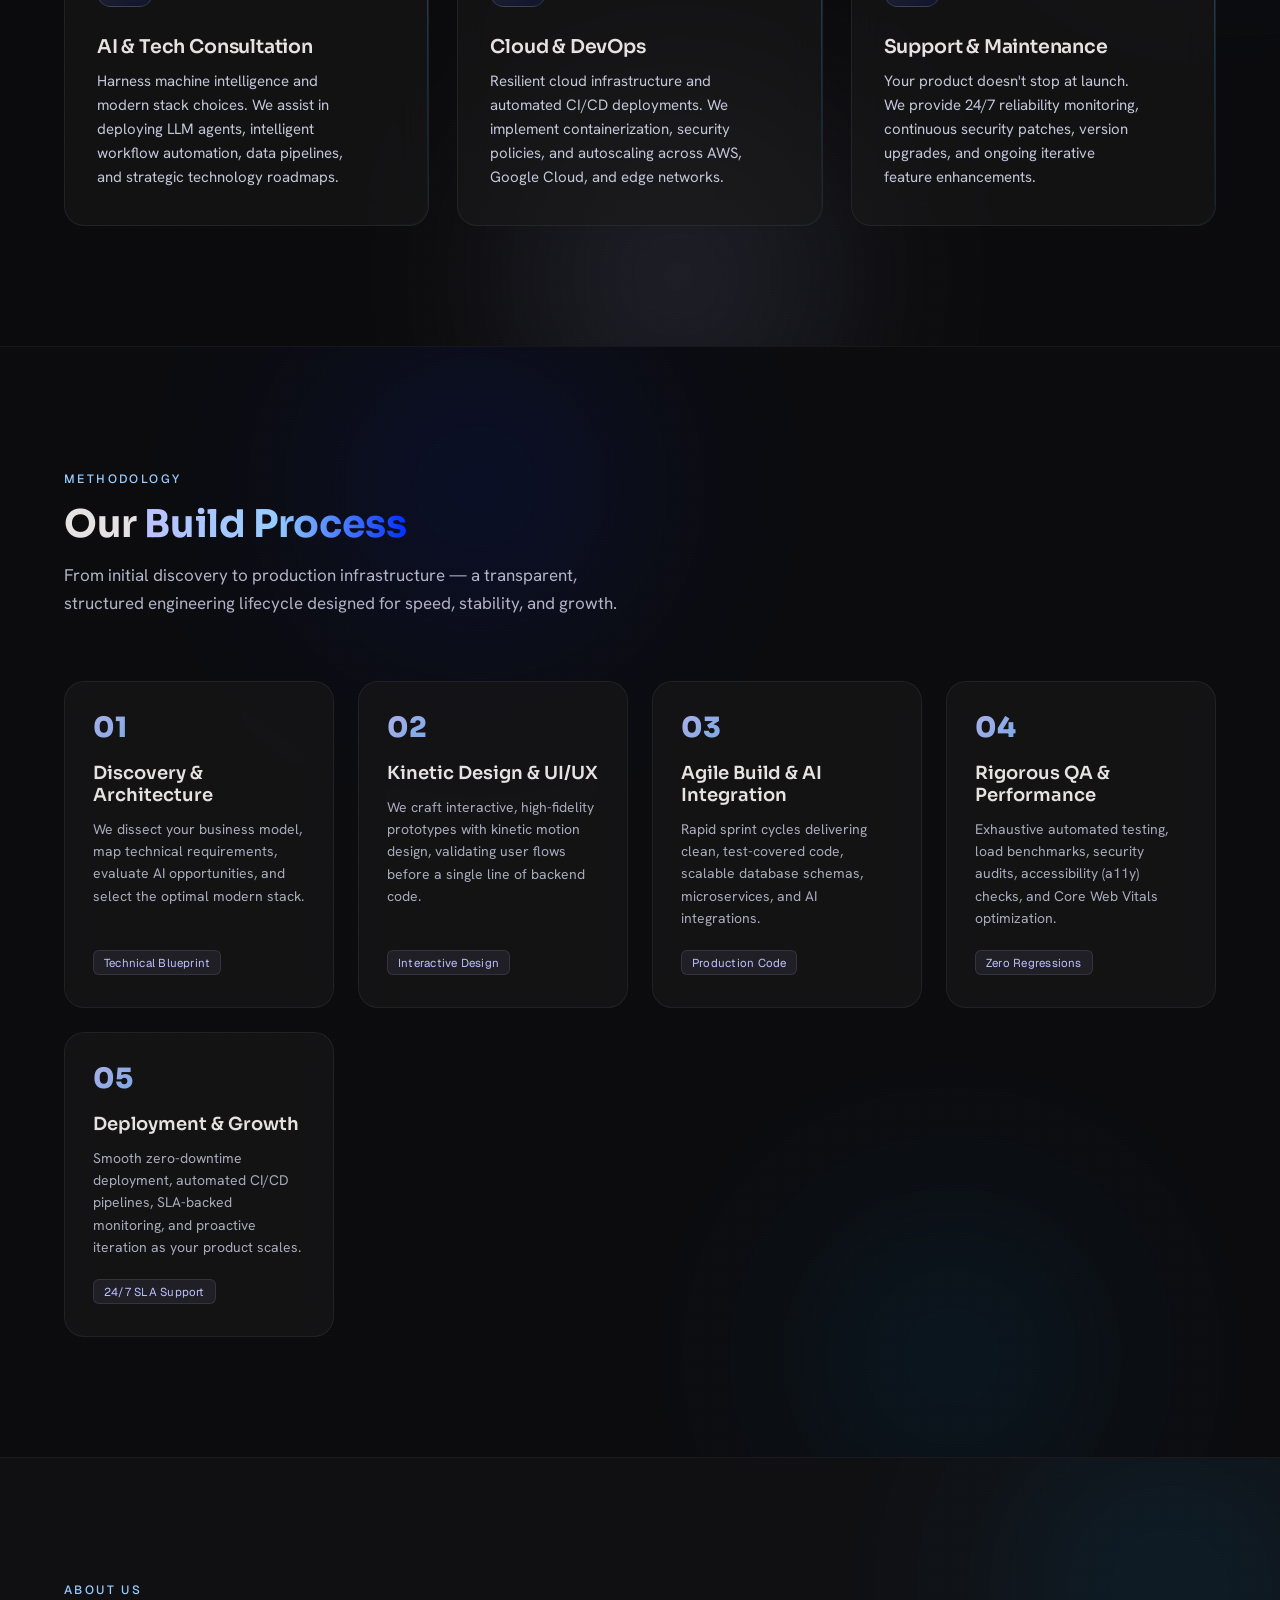
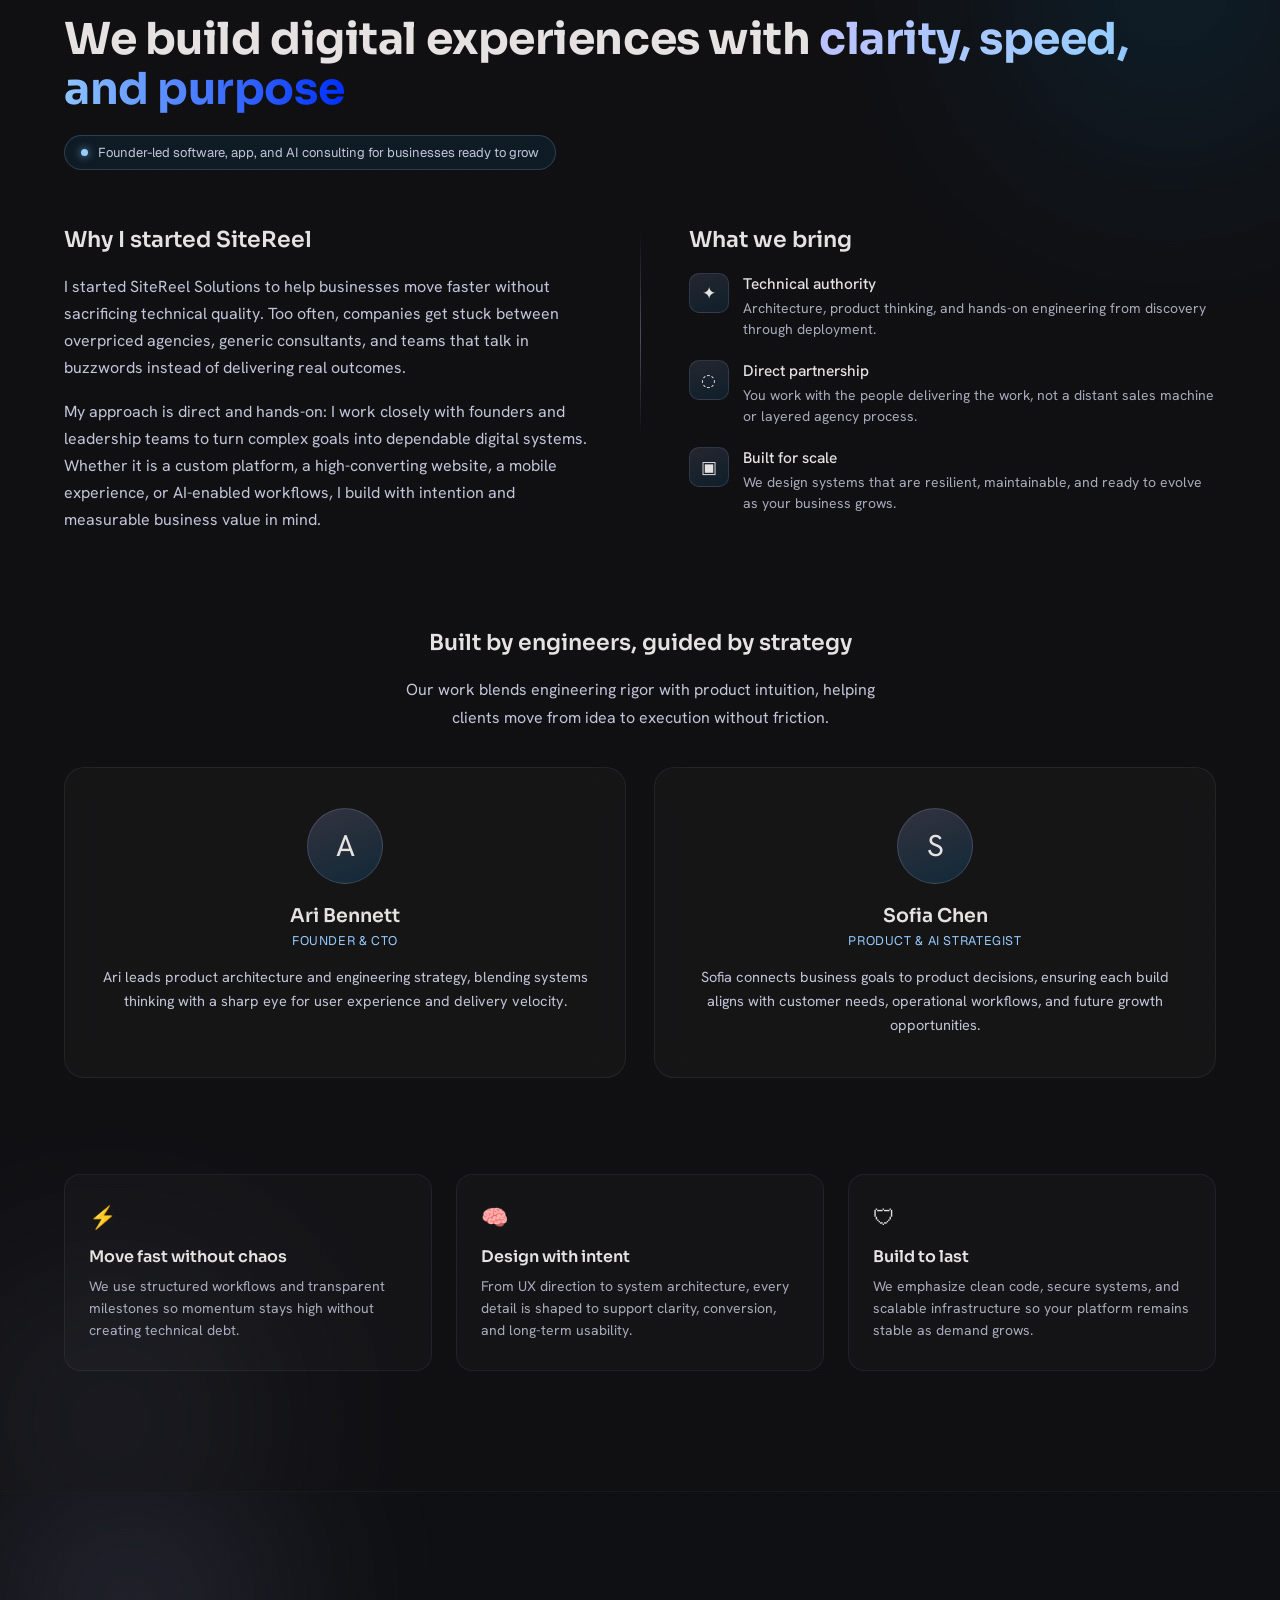
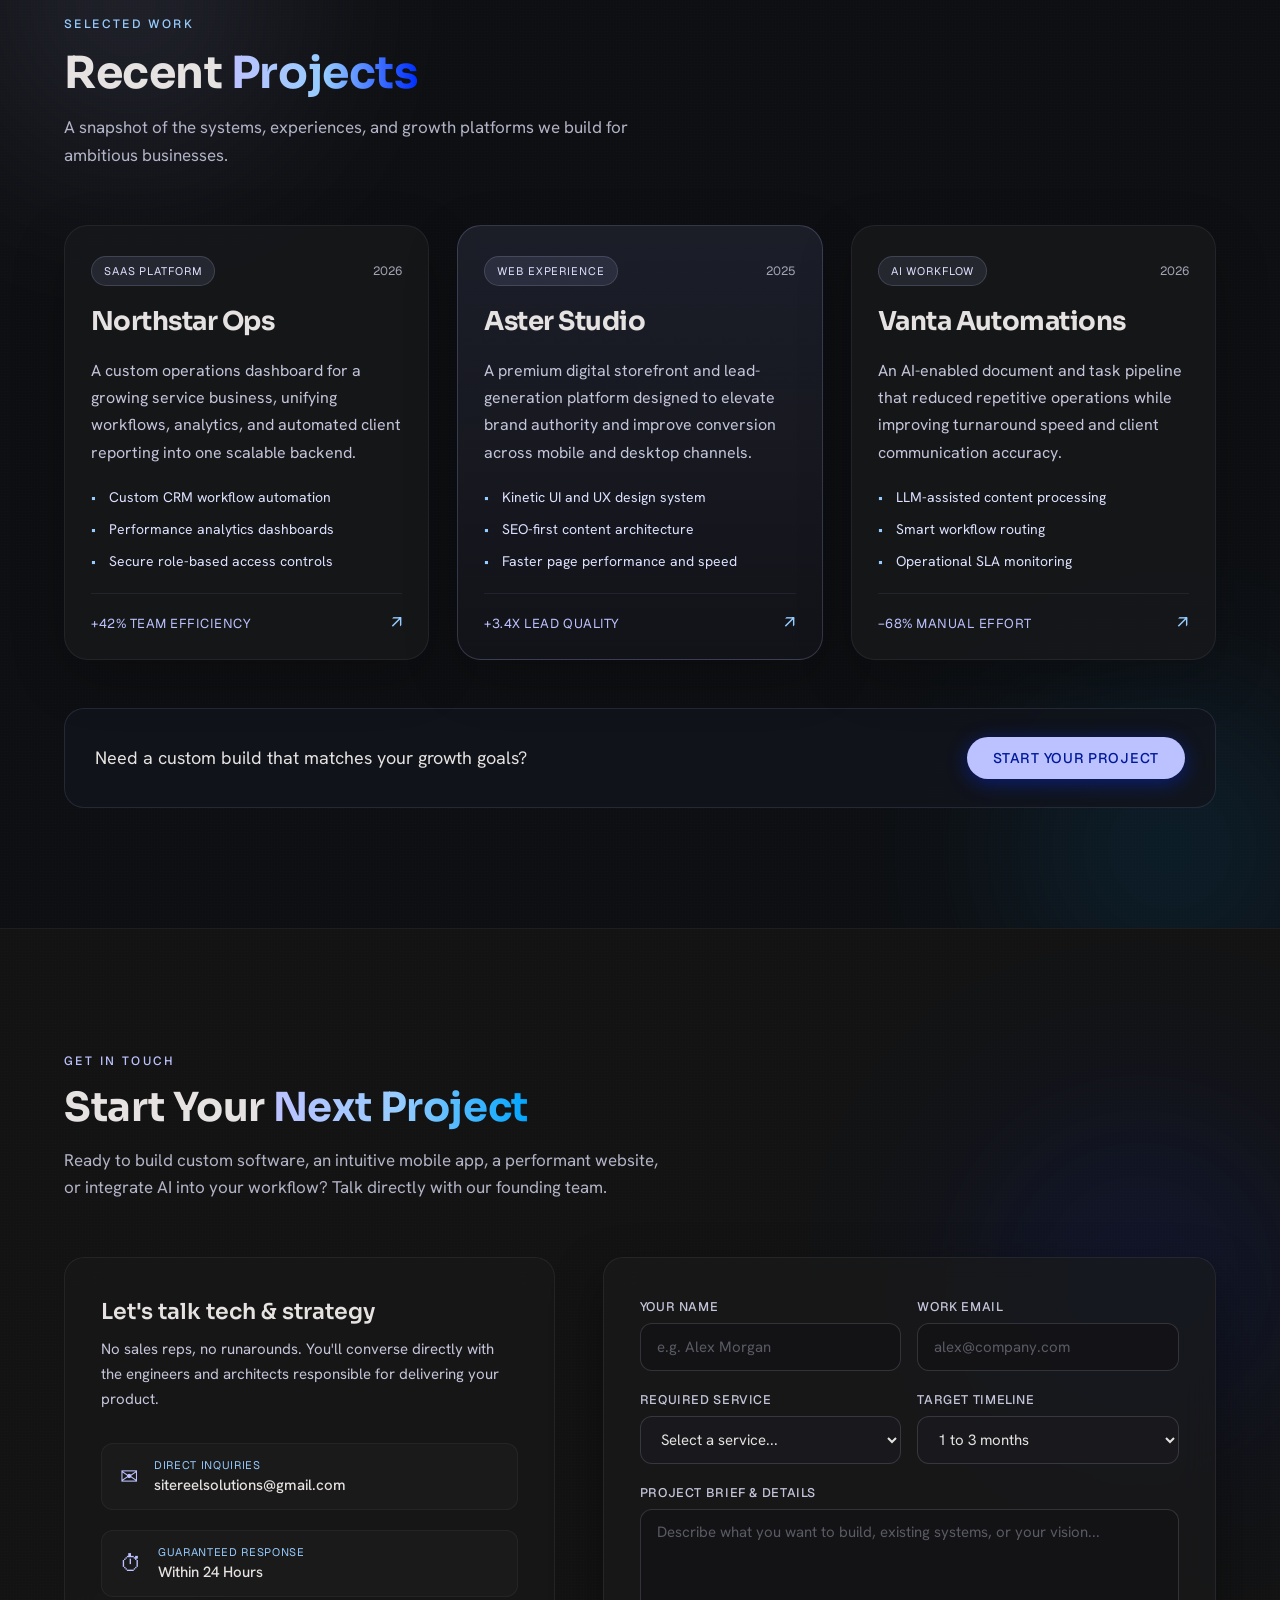
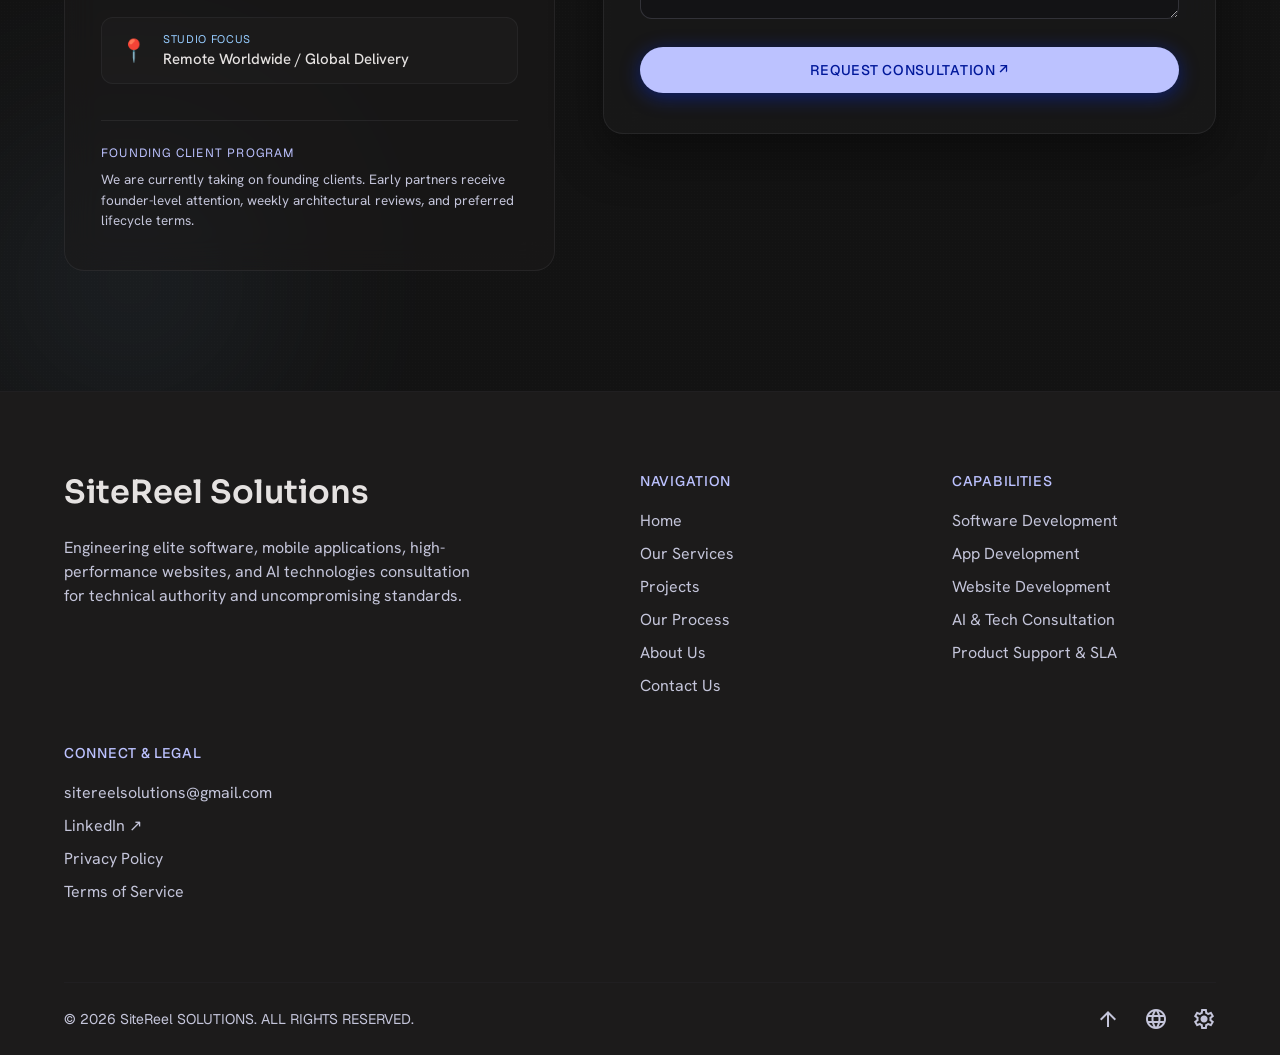
==== commit c600384d: "fix : update SEO and project" ====
--- a/index.html
+++ b/index.html
@@ -5,7 +5,7 @@
     <meta charset="UTF-8">
     <meta name="viewport" content="width=device-width, initial-scale=1.0">
 
-    <title>SiteReel Solutions</title>
+    <title>SiteReel Solutions | Software, App, Web & AI Consulting</title>
 
   <!-- Favicons -->
   <link rel="icon" type="image/x-icon" href="images/icon/favicon.ico">
@@ -14,12 +14,24 @@
   <link rel="shortcut icon" href="images/icon/favicon.ico">
 
   <!-- SEO & Social Meta -->
-  <meta name="description" content="SiteReel Solutions engineers custom software development, mobile app development, high-performance websites, and strategic AI & technologies consultation.">
+  <meta name="description" content="SiteReel Solutions provides custom software development, mobile app development, high-performance websites, and AI technology consulting for businesses ready to scale.">
+  <meta name="keywords" content="software development, app development, website development, AI consulting, cloud infrastructure, custom software, digital strategy, SiteReel Solutions">
+  <meta name="robots" content="index, follow, max-image-preview:large, max-snippet:-1, max-video-preview:-1">
+  <meta name="author" content="SiteReel Solutions">
   <meta name="theme-color" content="#131313">
+  <meta name="format-detection" content="telephone=no">
   <meta property="og:type" content="website">
-  <meta property="og:title" content="SiteReel Solutions — Software, App, Website & AI Consultation">
-  <meta property="og:description" content="Engineering elite digital infrastructure, custom software, mobile apps, performant websites, and cutting-edge AI technologies consultation.">
+  <meta property="og:url" content="https://sitereelsolutions.com/">
+  <meta property="og:site_name" content="SiteReel Solutions">
+  <meta property="og:title" content="SiteReel Solutions | Software, App, Web & AI Consulting">
+  <meta property="og:description" content="Custom software, mobile apps, high-performance websites, and AI-powered business solutions built for growth.">
   <meta property="og:image" content="images/icon/sitereel_logo_transparent_ori.png">
+  <meta property="og:locale" content="en_US">
+  <meta name="twitter:card" content="summary_large_image">
+  <meta name="twitter:title" content="SiteReel Solutions | Software, App, Web & AI Consulting">
+  <meta name="twitter:description" content="Custom software, mobile apps, high-performance websites, and AI technology consulting for modern businesses.">
+  <meta name="twitter:image" content="images/icon/sitereel_logo_transparent_ori.png">
+  <link rel="canonical" href="https://sitereelsolutions.com/">
 
     <!-- Google Fonts -->
     <link
@@ -32,6 +44,28 @@
 
     <!-- CSS -->
     <link rel="stylesheet" href="style.css">
+
+    <script type="application/ld+json">
+        {
+          "@context": "https://schema.org",
+          "@type": "ProfessionalService",
+          "name": "SiteReel Solutions",
+          "url": "https://sitereelsolutions.com/",
+          "logo": "https://sitereelsolutions.com/images/icon/sitereel_only_logo.png",
+          "description": "SiteReel Solutions provides custom software development, mobile app development, high-performance websites, and AI technology consulting for businesses ready to scale.",
+          "areaServed": "Worldwide",
+          "email": "sitereelsolutions@gmail.com",
+          "serviceType": [
+            "Software Development",
+            "Mobile App Development",
+            "Website Development",
+            "AI Consulting",
+            "Cloud Infrastructure",
+            "Product Support and Maintenance"
+          ],
+          "sameAs": []
+        }
+    </script>
 </head>
 
 <body>
@@ -60,6 +94,10 @@
 
                 <a href="#our-services" class="nav-link">
                     Our Services
+                </a>
+
+                <a href="#projects" class="nav-link">
+                    Projects
                 </a>
 
                 <a href="#process" class="nav-link">
@@ -412,6 +450,98 @@
                         <h4 class="pillar__title">Build to last</h4>
                         <p class="pillar__desc">We emphasize clean code, secure systems, and scalable infrastructure so your platform remains stable as demand grows.</p>
                     </article>
+                </div>
+
+            </div>
+
+        </section>
+
+        <!-- ================= PROJECTS SECTION ================= -->
+        <section id="projects" class="projects">
+
+            <div class="projects__orb projects__orb--1" aria-hidden="true"></div>
+            <div class="projects__orb projects__orb--2" aria-hidden="true"></div>
+            <div class="projects__grain" aria-hidden="true"></div>
+
+            <div class="projects__inner">
+
+                <div class="projects__header">
+                    <span class="projects__eyebrow">Selected Work</span>
+                    <h2 class="projects__title">Recent <span class="projects__title-accent">Projects</span></h2>
+                    <p class="projects__subtitle">
+                        A snapshot of the systems, experiences, and growth platforms we build for ambitious businesses.
+                    </p>
+                </div>
+
+                <div class="projects__grid">
+
+                    <article class="project-card">
+                        <div class="project-card__meta">
+                            <span class="project-card__tag">SaaS Platform</span>
+                            <span class="project-card__year">2026</span>
+                        </div>
+                        <h3 class="project-card__title">Northstar Ops</h3>
+                        <p class="project-card__desc">
+                            A custom operations dashboard for a growing service business, unifying workflows, analytics, and automated client reporting into one scalable backend.
+                        </p>
+                        <ul class="project-card__list">
+                            <li>Custom CRM workflow automation</li>
+                            <li>Performance analytics dashboards</li>
+                            <li>Secure role-based access controls</li>
+                        </ul>
+                        <div class="project-card__footer">
+                            <span>+42% team efficiency</span>
+                            <span class="project-card__arrow">↗</span>
+                        </div>
+                    </article>
+
+                    <article class="project-card project-card--featured">
+                        <div class="project-card__meta">
+                            <span class="project-card__tag">Web Experience</span>
+                            <span class="project-card__year">2025</span>
+                        </div>
+                        <h3 class="project-card__title">Aster Studio</h3>
+                        <p class="project-card__desc">
+                            A premium digital storefront and lead-generation platform designed to elevate brand authority and improve conversion across mobile and desktop channels.
+                        </p>
+                        <ul class="project-card__list">
+                            <li>Kinetic UI and UX design system</li>
+                            <li>SEO-first content architecture</li>
+                            <li>Faster page performance and speed</li>
+                        </ul>
+                        <div class="project-card__footer">
+                            <span>+3.4x lead quality</span>
+                            <span class="project-card__arrow">↗</span>
+                        </div>
+                    </article>
+
+                    <article class="project-card">
+                        <div class="project-card__meta">
+                            <span class="project-card__tag">AI Workflow</span>
+                            <span class="project-card__year">2026</span>
+                        </div>
+                        <h3 class="project-card__title">Vanta Automations</h3>
+                        <p class="project-card__desc">
+                            An AI-enabled document and task pipeline that reduced repetitive operations while improving turnaround speed and client communication accuracy.
+                        </p>
+                        <ul class="project-card__list">
+                            <li>LLM-assisted content processing</li>
+                            <li>Smart workflow routing</li>
+                            <li>Operational SLA monitoring</li>
+                        </ul>
+                        <div class="project-card__footer">
+                            <span>−68% manual effort</span>
+                            <span class="project-card__arrow">↗</span>
+                        </div>
+                    </article>
+
+                </div>
+
+                <div class="projects__cta">
+                    <p>Need a custom build that matches your growth goals?</p>
+                    <a href="#contact" class="primary-button projects__button">
+                        <span>Start Your Project</span>
+                    </a>
                 </div>
 
             </div>
@@ -573,6 +703,10 @@
                         Our Services
                     </a>
 
+                    <a href="#projects">
+                        Projects
+                    </a>
+
                     <a href="#process">
                         Our Process
                     </a>
--- a/style.css
+++ b/style.css
@@ -1565,6 +1565,284 @@
     .service-card__icon,
     .service-card__arrow {
         transition: none;
+    }
+}
+
+/* =========================================================
+   PROJECTS SECTION
+========================================================= */
+
+.projects {
+    position: relative;
+    overflow: hidden;
+
+    width: 100%;
+    padding: 120px 64px;
+
+    background: #0e0f12;
+    border-top: 1px solid rgba(196, 197, 218, 0.06);
+}
+
+.projects__orb {
+    position: absolute;
+    border-radius: 50%;
+    filter: blur(100px);
+    pointer-events: none;
+    opacity: 0.2;
+}
+
+.projects__orb--1 {
+    top: -110px;
+    left: -90px;
+    width: 440px;
+    height: 440px;
+    background: radial-gradient(circle, #bcc2ff, transparent 70%);
+}
+
+.projects__orb--2 {
+    bottom: -130px;
+    right: -100px;
+    width: 420px;
+    height: 420px;
+    background: radial-gradient(circle, #00a5fe, transparent 70%);
+}
+
+.projects__grain {
+    position: absolute;
+    inset: 0;
+    pointer-events: none;
+    opacity: 0.5;
+    background-image: radial-gradient(rgba(255, 255, 255, 0.025) 1px, transparent 1px);
+    background-size: 3px 3px;
+}
+
+.projects__inner {
+    position: relative;
+    z-index: 1;
+
+    width: 100%;
+    max-width: 1280px;
+    margin: 0 auto;
+}
+
+.projects__header {
+    margin-bottom: 56px;
+}
+
+.projects__eyebrow {
+    display: inline-block;
+    margin-bottom: 16px;
+
+    font-family: "Geist", sans-serif;
+    font-size: 12px;
+    font-weight: 500;
+    letter-spacing: 0.2em;
+    text-transform: uppercase;
+
+    color: #96ccff;
+}
+
+.projects__title {
+    margin-bottom: 16px;
+
+    font-family: "Sora", sans-serif;
+    font-size: 44px;
+    font-weight: 700;
+    line-height: 1.15;
+    letter-spacing: -0.01em;
+
+    color: #e5e2e1;
+}
+
+.projects__title-accent {
+    color: transparent;
+    background: linear-gradient(to right, #bcc2ff, #96ccff, #002fff);
+    background-clip: text;
+    -webkit-background-clip: text;
+}
+
+.projects__subtitle {
+    max-width: 620px;
+
+    font-family: "Hanken Grotesk", sans-serif;
+    font-size: 17px;
+    line-height: 1.6;
+
+    color: #c4c5da;
+    opacity: 0.9;
+}
+
+.projects__grid {
+    display: grid;
+    grid-template-columns: repeat(3, minmax(0, 1fr));
+    gap: 28px;
+}
+
+.project-card {
+    position: relative;
+    display: flex;
+    flex-direction: column;
+    gap: 20px;
+
+    padding: 30px 26px 24px;
+    border-radius: 24px;
+
+    background: rgba(23, 24, 27, 0.85);
+    border: 1px solid rgba(196, 197, 218, 0.08);
+    box-shadow: 0 18px 55px rgba(0, 0, 0, 0.2);
+
+    transition: transform 0.35s ease, border-color 0.35s ease, box-shadow 0.35s ease;
+}
+
+.project-card:hover {
+    transform: translateY(-8px);
+    border-color: rgba(188, 194, 255, 0.28);
+    box-shadow: 0 32px 70px rgba(0, 0, 0, 0.35);
+}
+
+.project-card--featured {
+    background: linear-gradient(180deg, rgba(29, 31, 42, 0.95), rgba(19, 20, 26, 0.9));
+    border-color: rgba(188, 194, 255, 0.2);
+}
+
+.project-card__meta {
+    display: flex;
+    align-items: center;
+    justify-content: space-between;
+    gap: 12px;
+}
+
+.project-card__tag {
+    display: inline-flex;
+    align-items: center;
+    padding: 7px 12px;
+    border-radius: 999px;
+
+    background: rgba(188, 194, 255, 0.1);
+    border: 1px solid rgba(188, 194, 255, 0.18);
+
+    font-family: "Geist", sans-serif;
+    font-size: 11px;
+    letter-spacing: 0.08em;
+    text-transform: uppercase;
+    color: #dfe0ff;
+}
+
+.project-card__year {
+    font-family: "Geist", sans-serif;
+    font-size: 12px;
+    color: #c4c5da;
+    opacity: 0.8;
+}
+
+.project-card__title {
+    margin: 0;
+
+    font-family: "Sora", sans-serif;
+    font-size: 26px;
+    line-height: 1.2;
+    letter-spacing: -0.02em;
+
+    color: #e5e2e1;
+}
+
+.project-card__desc {
+    font-family: "Hanken Grotesk", sans-serif;
+    font-size: 16px;
+    line-height: 1.7;
+    color: #c4c5da;
+}
+
+.project-card__list {
+    list-style: none;
+    display: flex;
+    flex-direction: column;
+    gap: 10px;
+    padding: 0;
+    margin: 0;
+}
+
+.project-card__list li {
+    position: relative;
+    padding-left: 18px;
+
+    font-family: "Hanken Grotesk", sans-serif;
+    font-size: 14px;
+    line-height: 1.6;
+    color: #dde1ff;
+}
+
+.project-card__list li::before {
+    content: "•";
+    position: absolute;
+    left: 0;
+    top: 0;
+    color: #96ccff;
+}
+
+.project-card__footer {
+    display: flex;
+    align-items: center;
+    justify-content: space-between;
+    margin-top: auto;
+    padding-top: 18px;
+    border-top: 1px solid rgba(196, 197, 218, 0.08);
+
+    font-family: "Geist", sans-serif;
+    font-size: 13px;
+    letter-spacing: 0.04em;
+    text-transform: uppercase;
+    color: #bcc2ff;
+}
+
+.project-card__arrow {
+    font-size: 18px;
+    color: #96ccff;
+}
+
+.projects__cta {
+    display: flex;
+    align-items: center;
+    justify-content: space-between;
+    gap: 24px;
+
+    margin-top: 48px;
+    padding: 28px 30px;
+    border-radius: 20px;
+
+    background: rgba(18, 20, 28, 0.8);
+    border: 1px solid rgba(188, 194, 255, 0.12);
+}
+
+.projects__cta p {
+    font-family: "Hanken Grotesk", sans-serif;
+    font-size: 18px;
+    color: #e5e2e1;
+}
+
+.projects__button {
+    padding: 12px 26px;
+    width: auto;
+}
+
+@media (max-width: 1024px) {
+    .projects__grid {
+        grid-template-columns: repeat(2, minmax(0, 1fr));
+    }
+}
+
+@media (max-width: 768px) {
+    .projects {
+        padding: 90px 24px;
+    }
+
+    .projects__grid {
+        grid-template-columns: 1fr;
+    }
+
+    .projects__cta {
+        flex-direction: column;
+        align-items: flex-start;
     }
 }
 
